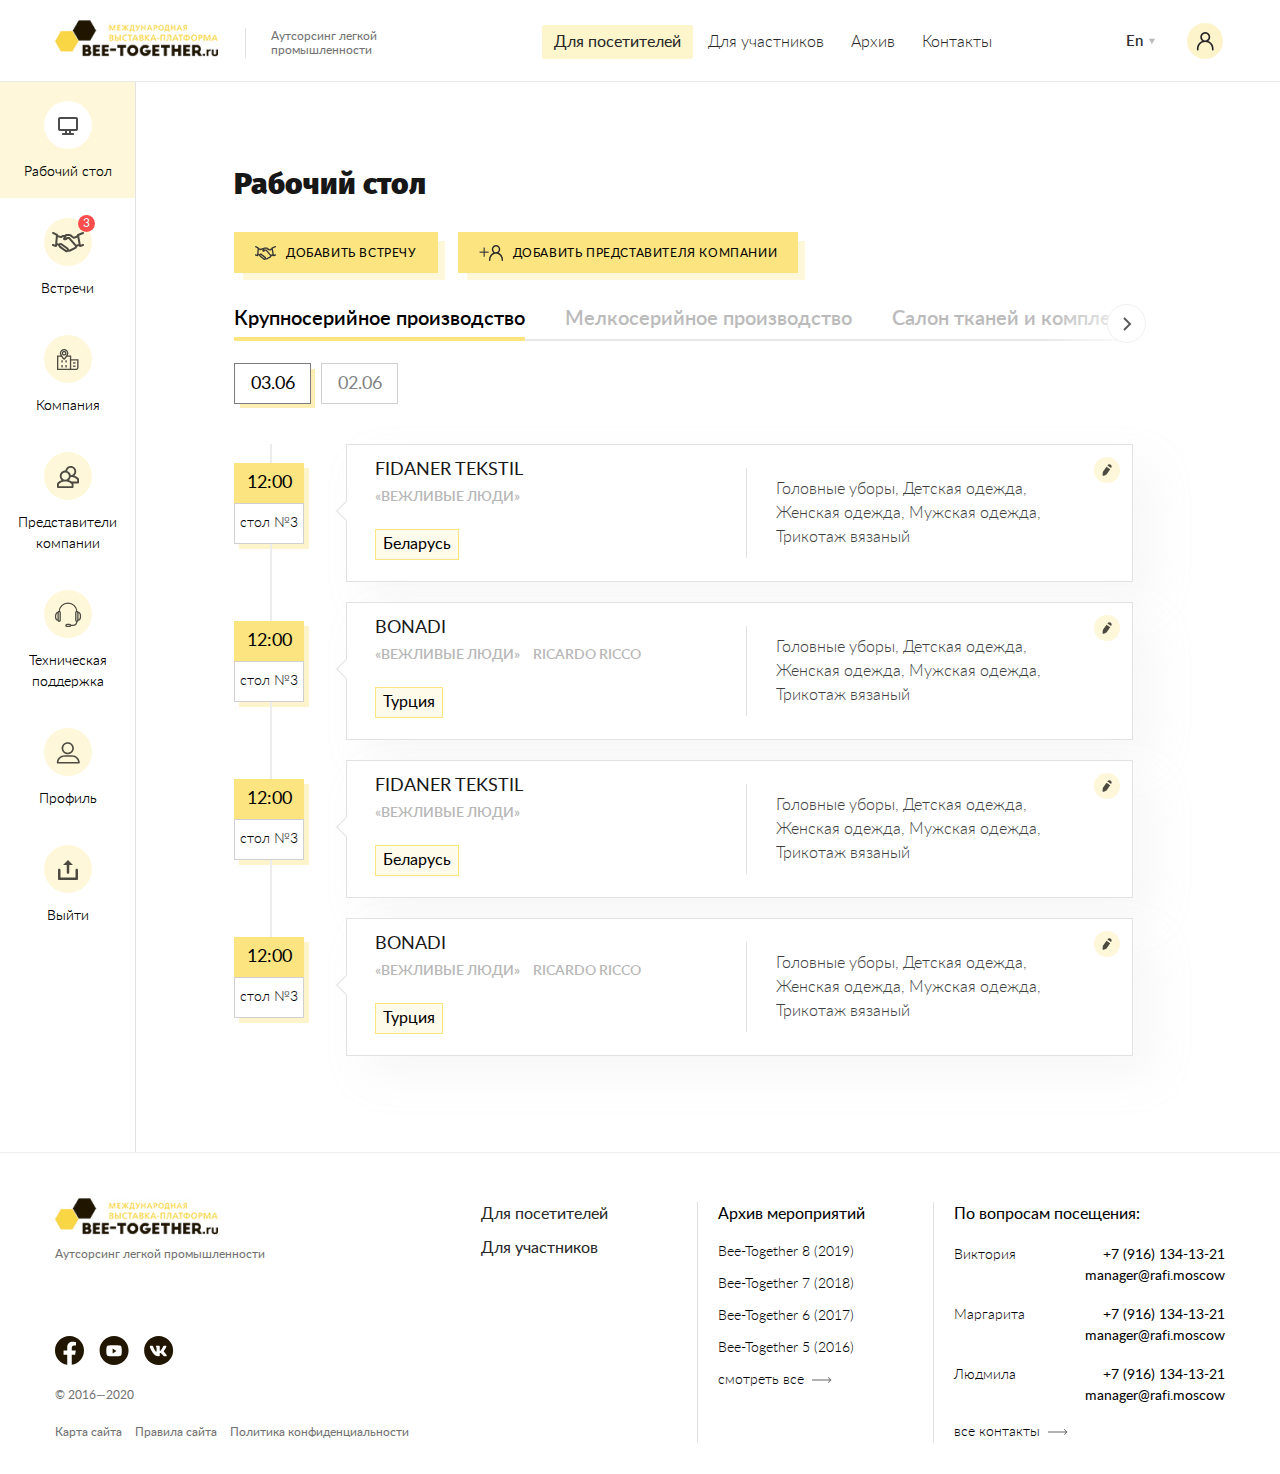
==== bt-lkp-01-dashboard.html @ f9f856ff "first html" ====
<!DOCTYPE html>
<html lang="ru">
    <head>
        <meta charset="utf-8" />
        <title>Bee-Together</title>

        <link rel="stylesheet" href="css/styles.css" />
        <link rel="stylesheet" href="js/slick/slick.css" />
        <link rel="stylesheet" href="js/select2/select2.css" />
        <link rel="stylesheet" href="js/mcustomscrollbar/jquery.mCustomScrollbar.css" />
        <link rel="stylesheet" href="js/air-datepicker/datepicker.css" />

        <link rel="icon" href="favicon.ico" type="image/x-icon" />
        <link rel="shortcut icon" href="favicon.ico" type="image/x-icon" />

        <meta name="viewport" content="width=device-width" />
    </head>

    <body>

        <!-- wrapper -->
        <div class="wrapper">
            <div class="wrapper-inner">

                <header>
                    <div class="container">
                        <div class="logo"><a href="#"></a></div>

                        <div class="header-title">Аутсорсинг легкой промышленности</div>

                        <div class="header-menu">
                            <ul>
                                <li class="active"><a href="#">Для посетителей</a></li>
                                <li><a href="#">Для участников</a></li>
                                <li><a href="#">Архив</a></li>
                                <li><a href="#">Контакты</a></li>
                            </ul>
                        </div>

                        <div class="header-user">
                            <a href="#" class="header-user-link"></a>
                        </div>

                        <div class="header-lang">
                            <a href="#" class="header-lang-link">En</a>
                            <ul>
                                <li class="active"><a href="#">En</a></li>
                                <li><a href="#">Ru</a></li>
                                <li><a href="#">Fr</a></li>
                            </ul>
                        </div>
                    </div>
                </header>

                <!-- cabinet -->
                <div class="cabinet">

                    <!-- side -->
                    <div class="side">
                        <div class="side-menu">
                            <ul>
                                <li class="active"><a href="#"><div class="side-menu-icon"><img src="images/side-menu-1.svg" alt="" /></div>Рабочий стол</a></li>
                                <li><a href="#"><div class="side-menu-icon"><img src="images/side-menu-2.svg" alt="" /><span>3</span></div>Встречи</a></li>
                                <li><a href="#"><div class="side-menu-icon"><img src="images/side-menu-3.svg" alt="" /></div>Компания</a></li>
                                <li><a href="#"><div class="side-menu-icon"><img src="images/side-menu-4.svg" alt="" /></div>Представители компании</a></li>
                                <li><a href="#"><div class="side-menu-icon"><img src="images/side-menu-5.svg" alt="" /></div>Техническая поддержка</a></li>
                                <li><a href="#"><div class="side-menu-icon"><img src="images/side-menu-6.svg" alt="" /></div>Профиль</a></li>
                                <li><a href="#"><div class="side-menu-icon"><img src="images/side-menu-7.svg" alt="" /></div>Выйти</a></li>
                            </ul>
                        </div>
                    </div>
                    <!-- side END -->

                    <!-- cabinet container -->
                    <div class="cabinet-container">
                        <div class="cabinet-container-inner">

                            <h1>Рабочий стол</h1>

                            <div class="main-links">
                                <div class="main-links-item"><a href="#" class="btn btn-mini"><img src="images/main-link-1.svg" alt="" />Добавить встречу</a></div>
                                <div class="main-links-item"><a href="#" class="btn btn-mini"><img src="images/main-link-2.svg" alt="" />Добавить Представителя компании</a></div>
                            </div>

                            <!-- tabs -->
                            <div class="tabs">

                                <div class="tabs-menu"></div>

                                <!-- tabs container -->
                                <div class="tabs-container">

                                    <!-- tabs content -->
                                    <div class="tabs-content">
                                        <div class="tabs-content-title">Крупносерийное производство</div>
                                        <div class="tabs-content-inner">

                                            <!-- dashboard zone -->
                                            <div class="dashboard-zone">
                                                <div class="dashboard-zone-dates">
                                                    <div class="dashboard-zone-dates-item active"><a href="#">03.06</a></div>
                                                    <div class="dashboard-zone-dates-item"><a href="#">02.06</a></div>
                                                </div>

                                                <!-- dashboard zone container -->
                                                <div class="dashboard-zone-container">

                                                    <!-- dashboard zone content -->
                                                    <div class="dashboard-zone-content active">

                                                        <div class="dashboard-zone-list">

                                                            <div class="dashboard-zone-item">
                                                                <div class="dashboard-zone-item-where">
                                                                    <div class="dashboard-zone-item-where-time">12:00</div>
                                                                    <div class="dashboard-zone-item-where-place">стол №3</div>
                                                                </div>
                                                                <div class="dashboard-zone-item-content">
                                                                    <a href="#" class="dashboard-zone-item-container">
                                                                        <div class="dashboard-zone-item-info">
                                                                            <div class="dashboard-zone-item-title">FIDANER TEKSTIL</div>
                                                                            <div class="dashboard-zone-item-brands">
                                                                                <span>«Вежливые люди»</span>
                                                                            </div>
                                                                            <div class="dashboard-zone-item-country"><span>Беларусь</span></div>
                                                                        </div>
                                                                        <div class="dashboard-zone-item-sections">Головные уборы, Детская одежда, Женская одежда, Мужская одежда, Трикотаж вязаный</div>
                                                                    </a>
                                                                    <a href="#" class="dashboard-zone-item-edit"></a>
                                                                </div>
                                                            </div>

                                                            <div class="dashboard-zone-item">
                                                                <div class="dashboard-zone-item-where">
                                                                    <div class="dashboard-zone-item-where-time">12:00</div>
                                                                    <div class="dashboard-zone-item-where-place">стол №3</div>
                                                                </div>
                                                                <div class="dashboard-zone-item-content">
                                                                    <a href="#" class="dashboard-zone-item-container">
                                                                        <div class="dashboard-zone-item-info">
                                                                            <div class="dashboard-zone-item-title">BONADI</div>
                                                                            <div class="dashboard-zone-item-brands">
                                                                                <span>«Вежливые люди»</span>
                                                                                <span>RICARDO RICCO</span>
                                                                            </div>
                                                                            <div class="dashboard-zone-item-country"><span>Турция</span></div>
                                                                        </div>
                                                                        <div class="dashboard-zone-item-sections">Головные уборы, Детская одежда, Женская одежда, Мужская одежда, Трикотаж вязаный</div>
                                                                    </a>
                                                                    <a href="#" class="dashboard-zone-item-edit"></a>
                                                                </div>
                                                            </div>

                                                            <div class="dashboard-zone-item">
                                                                <div class="dashboard-zone-item-where">
                                                                    <div class="dashboard-zone-item-where-time">12:00</div>
                                                                    <div class="dashboard-zone-item-where-place">стол №3</div>
                                                                </div>
                                                                <div class="dashboard-zone-item-content">
                                                                    <a href="#" class="dashboard-zone-item-container">
                                                                        <div class="dashboard-zone-item-info">
                                                                            <div class="dashboard-zone-item-title">FIDANER TEKSTIL</div>
                                                                            <div class="dashboard-zone-item-brands">
                                                                                <span>«Вежливые люди»</span>
                                                                            </div>
                                                                            <div class="dashboard-zone-item-country"><span>Беларусь</span></div>
                                                                        </div>
                                                                        <div class="dashboard-zone-item-sections">Головные уборы, Детская одежда, Женская одежда, Мужская одежда, Трикотаж вязаный</div>
                                                                    </a>
                                                                    <a href="#" class="dashboard-zone-item-edit"></a>
                                                                </div>
                                                            </div>

                                                            <div class="dashboard-zone-item">
                                                                <div class="dashboard-zone-item-where">
                                                                    <div class="dashboard-zone-item-where-time">12:00</div>
                                                                    <div class="dashboard-zone-item-where-place">стол №3</div>
                                                                </div>
                                                                <div class="dashboard-zone-item-content">
                                                                    <a href="#" class="dashboard-zone-item-container">
                                                                        <div class="dashboard-zone-item-info">
                                                                            <div class="dashboard-zone-item-title">BONADI</div>
                                                                            <div class="dashboard-zone-item-brands">
                                                                                <span>«Вежливые люди»</span>
                                                                                <span>RICARDO RICCO</span>
                                                                            </div>
                                                                            <div class="dashboard-zone-item-country"><span>Турция</span></div>
                                                                        </div>
                                                                        <div class="dashboard-zone-item-sections">Головные уборы, Детская одежда, Женская одежда, Мужская одежда, Трикотаж вязаный</div>
                                                                    </a>
                                                                    <a href="#" class="dashboard-zone-item-edit"></a>
                                                                </div>
                                                            </div>

                                                        </div>

                                                    </div>
                                                    <!-- dashboard zone content END -->

                                                    <!-- dashboard zone content -->
                                                    <div class="dashboard-zone-content">

                                                        <div class="dashboard-zone-list">

                                                            <div class="dashboard-zone-item">
                                                                <div class="dashboard-zone-item-where">
                                                                    <div class="dashboard-zone-item-where-time">12:00</div>
                                                                    <div class="dashboard-zone-item-where-place">стол №3</div>
                                                                </div>
                                                                <div class="dashboard-zone-item-content">
                                                                    <a href="#" class="dashboard-zone-item-container">
                                                                        <div class="dashboard-zone-item-info">
                                                                            <div class="dashboard-zone-item-title">BONADI</div>
                                                                            <div class="dashboard-zone-item-brands">
                                                                                <span>«Вежливые люди»</span>
                                                                                <span>RICARDO RICCO</span>
                                                                            </div>
                                                                            <div class="dashboard-zone-item-country"><span>Турция</span></div>
                                                                        </div>
                                                                        <div class="dashboard-zone-item-sections">Головные уборы, Детская одежда, Женская одежда, Мужская одежда, Трикотаж вязаный</div>
                                                                    </a>
                                                                    <a href="#" class="dashboard-zone-item-edit"></a>
                                                                </div>
                                                            </div>

                                                        </div>

                                                    </div>
                                                    <!-- dashboard zone content END -->

                                                </div>
                                                <!-- dashboard zone container END -->

                                            </div>
                                            <!-- dashboard zone END -->

                                        </div>
                                    </div>
                                    <!-- tabs content END -->

                                    <!-- tabs content -->
                                    <div class="tabs-content">
                                        <div class="tabs-content-title">Мелкосерийное производство</div>
                                        <div class="tabs-content-inner">

                                            <div class="dashboard-zone-empty">
                                                <div class="dashboard-zone-empty-icon"><img src="images/dashboard-zone-empty.svg" alt="" /></div>
                                                <div class="dashboard-zone-empty-text">Вы не зарегистрированы на посещение данной зоны</div>
                                                <div class="dashboard-zone-empty-btn"><a href="#" class="btn">Подать заявку на участие</a></div>
                                            </div>

                                        </div>
                                    </div>
                                    <!-- tabs content END -->

                                    <!-- tabs content -->
                                    <div class="tabs-content">
                                        <div class="tabs-content-title">Салон тканей и комплектующих</div>
                                        <div class="tabs-content-inner">

                                            <div class="dashboard-zone-loading">
                                                <div class="dashboard-zone-loading-icon"><img src="images/dashboard-zone-loading.svg" alt="" /></div>
                                                <div class="dashboard-zone-loading-text">Ваша заявка находится на модерации.<br /> После нее Вы получите доступ к разделу</div>
                                            </div>

                                        </div>
                                    </div>
                                    <!-- tabs content END -->

                                    <!-- tabs content -->
                                    <div class="tabs-content">
                                        <div class="tabs-content-title">Деловая программа</div>
                                        <div class="tabs-content-inner">

                                            <div class="dashboard-zone-success">
                                                <div class="dashboard-zone-success-icon"><img src="images/dashboard-zone-success.svg" alt="" /></div>
                                                <div class="dashboard-zone-success-text">Вы записаны для участия в данной зоне.</div>
                                            </div>

                                        </div>
                                    </div>
                                    <!-- tabs content END -->

                                </div>
                                <!-- tabs container END -->
                            </div>
                            <!-- tabs END -->

                        </div>
                    </div>
                    <!-- cabinet container END -->

                </div>
                <!-- cabinet END -->

            </div>
        </div>
        <!-- wrapper END -->

        <footer>
            <div class="container">
                <div class="footer-right">
                    <div class="footer-block">
                        <div class="footer-block-link"><a href="#">Для посетителей</a></div>
                        <div class="footer-block-link"><a href="#">Для участников</a></div>
                    </div>

                    <div class="footer-block">
                        <div class="footer-block-title">Архив мероприятий</div>
                        <div class="footer-block-content">
                            <div class="footer-archive">
                                <div class="footer-archive-item"><a href="#">Bee-Together 8 (2019)</a></div>
                                <div class="footer-archive-item"><a href="#">Bee-Together 7 (2018)</a></div>
                                <div class="footer-archive-item"><a href="#">Bee-Together 6 (2017)</a></div>
                                <div class="footer-archive-item"><a href="#">Bee-Together 5 (2016)</a></div>
                                <div class="footer-archive-all"><a href="#">смотреть все</a></div>
                            </div>
                        </div>
                    </div>

                    <div class="footer-block footer-block-contacts">
                        <div class="footer-block-title">По вопросам посещения:</div>
                        <div class="footer-contacts">
                            <div class="footer-contacts-item">
                                <div class="footer-contacts-item-name">Виктория</div>
                                <div class="footer-contacts-item-info">
                                    <div class="footer-contacts-item-info-phone"><a href="tel:+79161341321">+7 (916) 134-13-21</a></div>
                                    <div class="footer-contacts-item-info-email"><a href="mailto:manager@rafi.moscow">manager@rafi.moscow</a></div>
                                </div>
                            </div>
                            <div class="footer-contacts-item">
                                <div class="footer-contacts-item-name">Маргарита</div>
                                <div class="footer-contacts-item-info">
                                    <div class="footer-contacts-item-info-phone"><a href="tel:+79161341321">+7 (916) 134-13-21</a></div>
                                    <div class="footer-contacts-item-info-email"><a href="mailto:manager@rafi.moscow">manager@rafi.moscow</a></div>
                                </div>
                            </div>
                            <div class="footer-contacts-item">
                                <div class="footer-contacts-item-name">Людмила</div>
                                <div class="footer-contacts-item-info">
                                    <div class="footer-contacts-item-info-phone"><a href="tel:+79161341321">+7 (916) 134-13-21</a></div>
                                    <div class="footer-contacts-item-info-email"><a href="mailto:manager@rafi.moscow">manager@rafi.moscow</a></div>
                                </div>
                            </div>
                            <div class="footer-contacts-all"><a href="#">все контакты</a></div>
                        </div>
                    </div>
                </div>

                <div class="footer-left">
                    <div class="footer-logo"></div>
                    <div class="footer-title">Аутсорсинг легкой промышленности</div>

                    <div class="footer-social">
                        <a href="#"><img src="images/social-fb.svg" alt="" /></a>
                        <a href="#"><img src="images/social-yt.svg" alt="" /></a>
                        <a href="#"><img src="images/social-vk.svg" alt="" /></a>
                    </div>

                    <div class="footer-bottom">
                        <div class="footer-copyrights">© 2016—2020</div>

                        <div class="footer-links">
                            <div class="footer-link"><a href="#">Карта сайта</a></div>
                            <div class="footer-link"><a href="#">Правила сайта</a></div>
                            <div class="footer-link"><a href="#">Политика конфиденциальности</a></div>
                        </div>
                    </div>
                </div>
            </div>
        </footer>

        <a href="#" class="up-link"></a>

        <script>
            var pathTemplate = './';
        </script>
        <script src="js/fonts.js"></script>

        <script src="js/jquery-3.4.1.min.js"></script>
        <script src="js/slick/slick.min.js"></script>
        <script src="js/jquery.mask.min.js"></script>
        <script src="js/validation/jquery.validate.min.js"></script>
        <script src="js/validation/messages_ru.js"></script>
        <script src="js/select2/select2.min.js"></script>
        <script src="js/select2/ru.js"></script>
        <script src="js/mcustomscrollbar/jquery.mCustomScrollbar.concat.min.js"></script>
        <script src="js/air-datepicker/datepicker.min.js"></script>
        <script src="js/tools.js"></script>

    </body>
</html>
---- css/styles.css ----
*,
*::before,
*::after {outline:none; box-sizing:border-box}

html {min-width:480px; height:100%}

body {min-width:480px; height:100%; margin:0; padding:0; font:16px/24px Arial, sans-serif; color:#000; background:#fff; -webkit-text-size-adjust:100%; -webkit-font-smoothing:antialiased; -moz-osx-font-smoothing:grayscale}
.fonts-loaded body {font-family:Lato, sans-serif; font-weight:300}

a {color:#000; transition:all 0.2s}
a:hover {text-decoration:none}

img {border:none; max-width:100%; height:auto}
iframe {border:none; max-width:100%}

::-ms-clear {display:none}

strong, b {font-weight:normal}

h1 {margin:81px 0 18px 0; padding:0; font-size:30px; line-height:45px; color:#171717}
.fonts-loaded h1 {font-family:FiraSans, sans-serif; font-weight:900}
h2 {margin:44px 0 10px 0; padding:0; font-size:24px; line-height:36px; color:#171717}
.fonts-loaded h2 {font-family:FiraSans, sans-serif; font-weight:800}
h3 {margin:34px 0 14px 0; padding:0; font-size:20px; line-height:30px; color:#171717}
.fonts-loaded h3 {font-family:FiraSans, sans-serif; font-weight:normal}
p {margin:24px 0; padding:0}
h1+p {margin-top:18px}
h2+p {margin-top:10px}
h3+p {margin-top:14px}
ul {margin:34px 0 38px 0; padding:0; list-style:none}
ul li {margin:14px 0; padding:0 0 0 22px; position:relative}
ul li::before {content:""; display:block; position:absolute; left:0; top:12px; width:12px; height:1px; background:#4a4a4a}
li ul {margin:18px 0 24px 0}
ol {margin:34px 0 38px 0; padding:0; list-style:none; counter-reset:point}
ol li {margin:14px 0; padding:0 0 0 18px; position:relative}
ol li::before {content:counter(point)'.'; counter-increment:point 1; font-weight:normal; position:absolute; left:0; top:0; font-size:14px}
li ol {margin:18px 0 24px 0; counter-reset:subpoint}
li ol li {padding:0 0 0 28px}
ol ol li::before {content:counter(point)'.'counter(subpoint); counter-increment:subpoint 1}
blockquote {margin:34px 0 33px 0; padding:0 0 0 80px; position:relative; font-weight:300; font-size:18px; line-height:27px; font-style:italic; color:#000; min-height:54px}
blockquote::before {content:""; display:block; width:58px; height:49px; position:absolute; left:0; top:4px; background:url(../images/blockquote.svg) no-repeat}

.wrapper table {width:100%; margin:34px 0 40px 0; border-collapse:collapse}
.wrapper th {vertical-align:middle; padding:0 0 19px 30px; font-weight:normal; font-size:16px; line-height:24px; letter-spacing:0.05em; text-transform:uppercase; color:#000}
.wrapper td {vertical-align:middle; padding:20px 0 24px 30px; text-align:left}
.wrapper tbody tr:first-child td {border-top:2px solid #c8c8c8}
.wrapper tbody tr:nth-child(even) td {background:rgba(165, 165, 165, 0.1)}

.wrapper form {margin:30px 0 40px 0; padding:0}

.message {margin:30px 0; padding:30px 40px 30px 92px}
.message::after {content:""; display:block; clear:both}
.message+.message {margin-top:-10px}
.message-title {font-weight:normal; font-size:18px; line-height:27px; position:relative; float:left; width:140px; margin:9px 0 0 0}
.message-title::before {content:""; display:block; position:absolute; left:-53px; top:-6px; width:37px; height:37px}
.message-text {margin:0 0 0 171px; color:#222; position:relative; min-height:48px}
.message-text::before {content:""; display:block; position:absolute; left:-31px; top:0; bottom:0; width:1px}
.message-text p {margin:0}
.message-text p+p {margin-top:10px}

.message-success {background:rgba(137, 228, 129, 0.15); border:1px solid rgba(137, 228, 129, 0.67)}
.message-success .message-title {color:#53804f}
.message-success .message-title::before {background:url(../images/message-success.svg) no-repeat center}
.message-success .message-text::before {background:#51cc47}
.message-error {background:#fef6f6; border:1px solid rgba(236, 29, 34, 0.23)}
.message-error .message-title::before {background:url(../images/message-error.svg) no-repeat center}
.message-error .message-title {color:#ec1d22}
.message-error .message-text::before {background:rgba(236, 29, 34, 0.47)}

.btn {display:inline-block; margin:0; padding:0 75px 0 61px; overflow:visible; outline:none; vertical-align:top; height:63px; text-decoration:none; background:#fce480; color:#000; border:1px solid #fce480; border-radius:0; font:14px/63px Arial, Helvetica, sans-serif; letter-spacing:0.05em; text-transform:uppercase; text-align:center; position:relative; -webkit-appearance:none; cursor:pointer; transition:all 0.2s; box-sizing:border-box}
.btn::before {content:""; display:block; position:absolute; right:-11px; bottom:-11px; width:100%; height:100%; border-right:10px solid #fef7d9; border-bottom:10px solid #fef7d9; pointer-events:none; transition:all 0.2s; z-index:-1}
.btn::after {content:""; display:block; position:absolute; right:37px; top:50%; margin-top:-5px; width:26px; height:10px; background:url(../images/btn.svg) no-repeat right center; transition:all 0.2s}
.fonts-loaded .btn {font-family:Lato, sans-serif}
.btn:hover {color:#000; background:#ffdd50; border-color:#ffdd50}
.btn:hover::before {right:0; bottom:0}
.btn:hover::after {width:42px; right:21px}
.btn:active {color:#000; background:#ffeea7; border-color:#ffeea7}
.btn:active::before {right:0; bottom:0}
.btn:active::after {width:42px; right:21px}

.btn-mini {padding:0 43px; height:41px; font-size:12px; line-height:41px}
.btn-mini::before {right:-8px; bottom:-8px; border-right-width:7px; border-bottom-width:7px}
.btn-mini::after {display:none}

.form-label {margin:30px 0 00px 0; font-weight:normal; font-size:20px; line-height:30px}

.form-input {position:relative; margin:20px 0}
.form-input span {position:absolute; left:19px; top:17px; font-size:16px; line-height:24px; font-weight:normal; color:#808080; transition:all 0.2s; z-index:1; pointer-events:none}
.form-input span em {color:#f00; font-style:normal}
.form-input.focus span,
.form-input.full span {font-size:13px; line-height:19px; top:9px}
.form-input input,
.form-input textarea {position:relative; border:1px solid #d9d9d9; font:16px/24px Arial, sans-serif; color:#000; vertical-align:top; margin:0; padding:24px 19px 10px 19px; width:100%; height:60px; box-sizing:border-box; outline:none; border-radius:1px; background:#fff; -webkit-appearance:none; transition:border-color 0.2s}
.fonts-loaded .form-input input,
.fonts-loaded .form-input textarea {font-family:Lato, sans-serif}
.form-input textarea {height:242px; resize:none; overflow:auto; padding-top:31px; padding-bottom:22px; font-weight:300}
.form-input input.error,
.form-input textarea.error {border-color:#df0e0e}
label.error {display:block; font-size:13px; line-height:19px; color:#df0e0e; margin:8px 0 0 0; font-weight:normal}

.form-input-date {max-width:234px}
.form-input-date::after {content:""; display:block; width:19px; height:17px; background:url(../images/input-date.svg) no-repeat; position:absolute; right:16px; top:22px; pointer-events:none}

.form-input-password input {padding-right:162px}
.form-input-password a {position:absolute; right:20px; top:17px; font-weight:normal; color:#797979; text-decoration:none}
.form-input-password a:hover {text-decoration:underline}

@-webkit-keyframes autofill {to {color:#000; background:#fff}}
.form-input input:-webkit-autofill {-webkit-animation-name:autofill; -webkit-animation-fill-mode:both}

.form-select {position:relative; margin:20px 0}
.form-select select {position:relative; border:1px solid #d9d9d9; font:16px/24px Arial, sans-serif; color:#000; vertical-align:top; margin:0; padding:24px 19px 10px 19px; width:100%; height:60px; box-sizing:border-box; outline:none; border-radius:1px; background:#fff; -webkit-appearance:none; transition:border-color 0.2s}
.form-select label.error {position:absolute; left:0; bottom:0; white-space:nowrap}

.form-file {margin:20px 0}
.form-file::after {content:""; display:block; clear:both}
.form-file-input {float:left; width:234px; position:relative; overflow:hidden; cursor:pointer}
.form-file-input span {display:block; height:40px; font-size:12px; line-height:38px; background:#f3f3f3; border:1px solid #f3f3f3; padding:0 0 0 12px; font-weight:normal; transition:all 0.2s; color:#424242; text-transform:uppercase; letter-spacing:0.05em}
.form-file-input span::before {content:""; display:block; position:absolute; right:13px; top:12px; width:15px; height:16px; background:url(../images/file.svg) no-repeat}
.form-file-input input {height:200px; z-index:1; position:absolute; top:0; right:0; opacity:0; cursor:pointer; font-size:200px; background:url(../images/blank.gif); -webkit-appearance:none}
.form-file-input input.error+span {margin-bottom:22px}
.form-file-input input.error+label.error+span {margin-bottom:22px}
.form-file-input label.error {display:block; position:absolute; left:0; bottom:0; font-size:12px; line-height:18px; font-weight:normal; color:#f00}
.form-file-name {margin:0 0 0 254px; line-height:40px; color:#181818; white-space:nowrap; position:relative; overflow:hidden; text-overflow:ellipsis}

.form-checkbox {margin:10px 0; color:#222; font-weight:normal}
.form-checkbox+.form-checkbox {margin-top:20px}
.form-checkbox::after {content:""; display:block; clear:both}
.form-checkbox label {float:left; display:block; cursor:pointer; position:relative}
.form-checkbox input {display:none}
.form-checkbox span {display:block; position:relative; padding:0 0 0 36px}
.form-checkbox span::before {content:""; display:block; width:20px; height:20px; border:1px solid #c2c2c2; position:absolute; left:0; top:2px; background:url(../images/checkbox.svg) no-repeat -999px -999px}
.form-checkbox input.error+span,
.form-checkbox input.error+label.error+span {padding-bottom:23px}
.form-checkbox input.error+span::before,
.form-checkbox input.error+label.error+span::before {border-color:#df0e0e}
.form-checkbox input:checked+span::before,
.form-checkbox input:checked+label.error+span::before {background-position:center}
.form-checkbox label.error {position:absolute; left:0; bottom:0; white-space:nowrap}

.form-radio {margin:10px 0; color:#222; font-weight:normal}
.form-radio+.form-radio {margin-top:20px}
.form-radio::after {content:""; display:block; clear:both}
.form-radio label {float:left; display:block; cursor:pointer; position:relative}
.form-radio input {display:none}
.form-radio span {display:block; position:relative; padding:0 0 0 36px}
.form-radio span::before {content:""; display:block; width:20px; height:20px; border:1px solid #c2c2c2; border-radius:50%; position:absolute; left:0; top:2px}
.form-radio span::after {content:""; display:block; width:8px; height:8px; position:absolute; left:6px; top:8px; border-radius:50%; background:#000; opacity:0}
.form-radio input.error+span,
.form-radio input.error+label.error+span {padding-bottom:23px}
.form-radio input.error+span::before,
.form-radio input.error+label.error+span::before {border-color:#df0e0e}
.form-radio input:checked+span::after,
.form-radio input:checked+label.error+span::after {opacity:1}
.form-radio label.error {position:absolute; left:0; bottom:0; white-space:nowrap}

.form-policy {margin:20px 0; font-size:14px; line-height:21px; color:#838383}
.form-policy a {color:#838383}
.form-policy span {padding-left:26px}
.form-policy span::before {top:2px; width:16px; height:16px}

.form-submit {margin:40px 0 0 0; text-align:right}
.form-submit-profile {text-align:left}

.form-hint {margin:7px 0 0 0; font-size:12px; line-height:18px; font-weight:normal; color:#575757}

h1+.tabs {margin-top:33px}

.tabs-menu {height:39px; font-size:0; line-height:0; letter-spacing:-1px; white-space:nowrap; position:relative; overflow:auto}
.tabs-menu::before {content:""; display:block; position:absolute; left:0; top:35px; right:0; height:2px; background:#e9e9e9}
.tabs-menu-item {display:inline-block; vertical-align:top; margin:0 0 0 40px; padding:0; position:relative}
.tabs-menu-item:first-child {margin:0}
.tabs-menu-item a {text-decoration:none; display:block; padding:0 0 9px 0; position:relative; font-size:20px; line-height:30px; letter-spacing:0; font-weight:600; color:#bbb}
.tabs-menu-item a::after {content:""; display:block; position:absolute; left:0; right:0; height:4px; bottom:2px; background:#fce480; transition:all 0.2s; transform:scale(0, 1); transform-origin:left center}
.tabs-menu-item a:hover {color:#000}
.tabs-menu-item.active a {color:#000}
.tabs-menu-item.active a::after {transform:scale(1, 1)}

.tabs-menu .mCSB_scrollTools.mCSB_scrollTools_horizontal {bottom:0; height:0; opacity:1}
.tabs-menu .mCSB_scrollTools.mCSB_scrollTools_horizontal .mCSB_buttonLeft,
.tabs-menu .mCSB_scrollTools.mCSB_scrollTools_horizontal .mCSB_buttonRight {width:97px; height:39px; background:url(../images/tabs-menu-arrow-bg.png); top:auto; bottom:0; opacity:1; overflow:visible}
.tabs-menu .mCSB_scrollTools.mCSB_scrollTools_horizontal .mCSB_buttonLeft::before,
.tabs-menu .mCSB_scrollTools.mCSB_scrollTools_horizontal .mCSB_buttonRight::before {content:""; display:block; width:39px; height:39px; position:absolute; top:0; right:0; background:#fff; border:1px solid #f0f0f0; border-radius:50%}
.tabs-menu .mCSB_scrollTools.mCSB_scrollTools_horizontal .mCSB_buttonLeft::after,
.tabs-menu .mCSB_scrollTools.mCSB_scrollTools_horizontal .mCSB_buttonRight::after {content:""; display:block; width:9px; height:14px; position:absolute; top:12.5px; right:14px; background:url(../images/tabs-menu-arrow.svg) no-repeat}
.tabs-menu .mCSB_scrollTools.mCSB_scrollTools_horizontal .mCSB_buttonLeft {transform:scale(-1, 1)}
.tabs-menu .mCSB_scrollTools.mCSB_scrollTools_horizontal .mCSB_buttonLeft.disabled,
.tabs-menu .mCSB_scrollTools.mCSB_scrollTools_horizontal .mCSB_buttonRight.disabled {display:none !important}

.tabs-container {position:relative}
.tabs-content {position:absolute; left:-9999px; top:-9999px; width:100%; opacity:0; transition:opacity 0.75s ease, transform 0.75s ease; transform:translateY(20px)}
.tabs-content.active {position:relative; left:auto; top:auto; opacity:1; transform:translateY(0)}
.tabs-content-title {display:none}

.pager {margin:35px 0 0 0; font-size:0; line-height:0; letter-spacing:-1px; text-align:center}
.pager a,
.pager span {display:inline-block; vertical-align:top; width:40px; height:40px; font-weight:normal; font-size:16px; line-height:40px; color:#373737; text-decoration:none; text-align:center; position:relative}
.pager a.pager-prev {margin:0 10px 0 0; background:url(../images/pager-prev.svg) no-repeat center}
.pager a.pager-next {margin:0 0 0 10px; background:url(../images/pager-next.svg) no-repeat center}
.pager a::before {content:""; display:block; position:absolute; left:50%; top:50%; width:54px; height:56px; margin:-29px 0 0 -27px; background:url(../images/pager-hover.svg) no-repeat; opacity:0; z-index:-1; transition:all 0.2s; pointer-events:none}
.pager a:hover::before {opacity:1}
.pager a.active::before {display:none}
.pager a.active {font-weight:bold}
.pager a::after {content:""; display:block; position:absolute; left:50%; top:50%; width:94px; height:96px; margin:-40px 0 0 -44px; background:url(../images/pager-active.svg) no-repeat; opacity:0; z-index:-1; transition:all 0.2s; pointer-events:none}
.pager a.active::after {opacity:1}

.container {max-width:1170px; margin:0 auto}
.container::after {content:""; display:block; clear:both}

@media screen and (max-width:1169px) {
    .container {padding:0 20px}
}

.wrapper {width:100%; min-width:480px; min-height:100%; position:relative; overflow:hidden}
.wrapper-inner {padding:82px 0 322px 0}

header {position:fixed; left:0; top:0; right:0; z-index:99; height:82px; background:#fff; border-bottom:1px solid #eaeaea; transition:all 0.5s}
.header-fixed header {box-shadow:0px 4px 10px rgba(187, 187, 187, 0.25); height:66px}
.header-fixed header.header-up {transform:translateY(-100%)}

.logo {float:left; width:163px; height:40px; background:url(../images/logo.png) no-repeat; margin:20px 0 0 0; position:relative; background-size:100%; transition:all 0.5s}
.header-fixed .logo {width:116px; height:28px; margin:18px 0 0 0}
.logo a {display:block; position:absolute; left:0; top:0; right:0; bottom:0}

.header-title {float:left; margin:29px 0 0 53px; position:relative; width:163px; font-size:12px; line-height:14px; font-weight:normal; color:#727272; transition:all 0.5s}
.header-title::before {content:""; display:block; position:absolute; left:-26px; top:-1px; width:1px; height:30px; background:#c4c4c4; opacity:0.5}
.header-fixed .header-title {margin:19px 0 0 51px}

.header-menu {float:left; margin:25px 0 0 108px; line-height:34px; transition:all 0.5s}
.header-fixed .header-menu {margin:16px 0 0 161px}
.header-menu ul {margin:0; padding:0; list-style:none; position:relative}
.header-menu ul li {float:left; margin:0 0 0 3px; padding:0}
.header-menu ul li:first-child {margin:0}
.header-menu ul li::before {display:none}
.header-menu ul li a {display:block; height:34px; padding:0 12px; color:#282828; text-decoration:none; border-radius:2px; position:relative}
.header-menu ul li.active a {background:#fdf6cd; font-weight:normal}
.header-menu ul li.header-menu-hover {position:absolute; z-index:-1; left:0; top:0; width:0; height:34px; background:rgba(227, 227, 227, 0.4); border-radius:2px; margin:0}

.header-user {float:right; position:relative; margin:21px 0 0 0; transition:all 0.5s}
.header-fixed .header-user {margin:13px 0 0 0}
.header-user-link {display:block; width:40px; height:40px; background:rgba(252, 228, 128, 0.4) url(../images/header-user-link.svg) no-repeat center; border:2px solid #fff; border-radius:50%}
.header-user-link:hover {background-color:#fef4cc; border-color:#fce480}

.header-lang {float:right; margin:25px 21px 0 0; width:47px; position:relative; transition:all 0.5s}
.header-fixed .header-lang {margin:16px 21px 0 0}
.header-lang-link {display:block; height:34px; border-radius:2px; text-align:center; font-weight:600; font-size:15px; line-height:34px; text-decoration:none; color:#2e2f31}
.header-lang.open .header-lang-link,
.header-lang-link:hover {background:#f4f4f4}
.header-lang-link::after {content:""; display:inline-block; margin:-2px 0 0 5px; vertical-align:middle; width:8px; height:7px; background:url(../images/header-lang.svg) no-repeat}
.header-lang ul {display:none; position:absolute; left:0; top:100%; right:0; background:#fff; z-index:99; border:1px solid #eaeaea; border-radius:0 0 2px 2px; margin:-1px 0 0 0; padding:0; list-style:none}
.header-lang.open ul {display:block}
.header-lang ul li {margin:0; padding:0; border-top:1px solid #eaeaea}
.header-lang ul li::before {display:none}
.header-lang ul li:first-child {border-top:none}
.header-lang ul li a {display:block; text-align:center; font-weight:normal; font-size:15px; line-height:32px; height:32px; color:#2e2f31; text-decoration:none}
.header-lang ul li:last-child a {border-radius:0 0 2px 2px}
.header-lang ul li a:hover {background:rgba(227, 227, 227, 0.4)}
.header-lang ul li.active a {background:#fef4cc; font-weight:600}

.contacts-list {margin:0 -10px; font-size:0; line-height:0; letter-spacing:-1px}
.contacts-item {display:inline-block; vertical-align:top; width:33.33%; padding:20px 10px 0 10px}
.contacts-item-inner {position:relative; text-decoration:none; border:1px solid #e2e2e2; background:#fff}
.contacts-item-inner::before {content:""; display:block; position:absolute; right:-11px; bottom:-11px; width:100%; height:100%; border-right:10px solid #fef7d9; border-bottom:10px solid #fef7d9; pointer-events:none; transition:all 0.2s; z-index:-1}
.contacts-item-content {display:table; width:100%}
.contacts-item-photo {display:table-cell; vertical-align:middle; line-height:0; width:124px; padding:0 20px 0 30px; height:128px}
.contacts-item-photo img {display:block; width:100%; border-radius:50%}
.contacts-item-text {display:table-cell; vertical-align:middle; height:128px; padding:0 20px 0 0}
.contacts-item-text a {text-decoration:none}
.contacts-item-text a:hover {text-decoration:underline}
.contacts-item-name {font-size:22px; line-height:33px; font-weight:normal; color:#171717; letter-spacing:0}
.contacts-item-phone {margin:2px 0 0 0; font-size:16px; line-height:24px; letter-spacing:0}
.contacts-item-email {font-size:16px; line-height:24px; letter-spacing:0}

.cabinet {position:relatve; min-height:calc(100vh - 82px - 322px)}
.cabinet::before {content:""; display:block; position:absolute; left:135px; top:0; bottom:0; width:1px; background:#e3e3e3}
.cabinet::after {content:""; display:block; clear:both}

.side {float:left; width:135px}

.side-menu ul {margin:0; padding:0; list-style:none; font-size:14px; line-height:21px; text-align:center; text-shadow:0 0 0 rgba(0, 0, 0, 0.5)}
.side-menu ul li {margin:1px 0 0 0; padding:0; position:relative}
.side-menu ul li:first-child {margin:0}
.side-menu ul li::before {display:none}
.side-menu ul li a {text-decoration:none; display:block; padding:19px 10px 15px 10px; position:relative}
.side-menu ul li.active a,
.side-menu ul li a:hover {background:#fef7d9}
.side-menu-icon {display:block; width:48px; height:48px; margin:0 auto 13px auto; background:#fef7d9; transition:all 0.2s; text-align:center; line-height:48px; position:relative; border-radius:50%}
.side-menu ul li.active .side-menu-icon,
.side-menu ul li a:hover .side-menu-icon {background:#fff}
.side-menu-icon img {display:inline-block; vertical-align:middle}
.side-menu-icon span {display:block; position:absolute; right:-3px; top:-3px; width:17px; height:17px; text-align:center; color:#fff; background:#fc4c4c; font-weight:500; font-size:12px; line-height:17px; border-radius:50%}

.cabinet-container {margin:0 134px 0 234px}
.cabinet-container-inner {float:left; width:100%; padding:0 0 96px 0}

.main-links {margin:24px 0 31px 0}
.main-links::after {content:""; display:block; clear:both}
.main-links-item {float:left; margin:0 0 0 20px}
.main-links-item:first-child {margin:0}
.main-links-item .btn {padding:0 20px}
.main-links-item .btn img {vertical-align:middle; margin:-2px 10px 0 0}

.dashboard-zone {margin:20px 0 0 0}
.dashboard-zone-dates::after {content:""; display:block; clear:both}
.dashboard-zone-dates-item {float:left; margin:0 0 0 10px}
.dashboard-zone-dates-item:first-child {margin:0}
.dashboard-zone-dates-item a {display:block; width:77px; height:41px; text-decoration:none; line-height:41px; font-weight:normal; font-size:18px; color:#838383; border:1px solid #d0d0d0; background:#fff; position:relative; text-align:center}
.dashboard-zone-dates-item.active a,
.dashboard-zone-dates-item a:hover {border-color:#7c7c7c; color:#000}
.dashboard-zone-dates-item a::before {content:""; display:block; position:absolute; right:0; bottom:0; width:100%; height:100%; background:#fce480; opacity:0.6; transition:all 0.2s; z-index:-1}
.dashboard-zone-dates-item.active a::before {right:-5px; bottom:-5px}

.dashboard-zone-meets-header {max-width:899px}
.dashboard-zone-meets-header::after {content:""; display:block; clear:both}
.dashboard-zone-meets-header .dashboard-zone-dates {float:left}

.dashboard-zone-meets-ctrl {float:right; width:694px}
.dashboard-zone-meets-add {float:left}
.dashboard-zone-meets-add .btn {padding:0 20px}
.dashboard-zone-meets-add .btn img {vertical-align:middle; margin:-2px 10px 0 0}
.dashboard-zone-meets-send {float:right}
.dashboard-zone-meets-send a {float:left; margin:0 0 0 10px}
.dashboard-zone-meets-send a:first-child {margin:0}
.dashboard-zone-meets-send a {display:block; height:41px; text-decoration:none; padding:0 18px 0 21px; line-height:41px; font-weight:normal; font-size:12px; color:#000; border:1px solid #d0d0d0; background:#fff; position:relative; text-align:center; text-transform:uppercase; letter-spacing:0.05em}
.dashboard-zone-meets-send a:hover {border-color:#7c7c7c; color:#000}
.dashboard-zone-meets-send a img {display:inline-block; vertical-align:middle; margin:-2px 10px 0 0}

.dashboard-zone-container {position:relative; margin:40px 0 0 0}
.dashboard-zone-content {position:absolute; left:-9999px; top:-9999px; width:100%; opacity:0; transition:opacity 0.75s ease, transform 0.75s ease; transform:translateY(20px)}
.dashboard-zone-content.active {position:relative; left:auto; top:auto; opacity:1; transform:translateY(0)}

.dashboard-zone-item {position:relative; margin:20px 0 0 0; padding:0 0 0 112px}
.dashboard-zone-item:first-child {margin:0}
.dashboard-zone-item::before {content:""; display:block; position:absolute; left:36px; top:-20px; bottom:0; width:2px; background:#ececec}
.dashboard-zone-item:first-child::before {top:0}
.dashboard-zone-item:last-child::before {bottom:auto; height:39px}
.dashboard-zone-item-where {position:absolute; left:0; top:19px; width:70px; text-align:center; background:#fff}
.dashboard-zone-item-where::before {content:""; display:block; position:absolute; right:-5px; bottom:-5px; width:100%; height:100%; border-bottom:5px solid #fce480; border-right:5px solid #fce480; opacity:0.4; z-index:-1}
.dashboard-zone-item-where-time {height:40px; background:#fce480; line-height:40px; font-size:18px; font-weight:normal}
.dashboard-zone-item-where-place {border:1px solid #d0d0d0; padding:9px 0; font-size:14px; line-height:21px; word-break:break-all}
.dashboard-zone-item-content {width:787px; background:#fff; box-shadow:20px 20px 40px rgba(191, 191, 191, 0.13); position:relative}
.dashboard-zone-item-content::before {content:""; display:block; position:absolute; left:400px; top:24px; bottom:24px; width:1px; background:#e2e2e2}
.dashboard-zone-item-container {display:block; text-decoration:none; padding:0 70px 0 28px; border:1px solid #e2e2e2; position:relative}
.dashboard-zone-item-container:hover {border-color:#7c7c7c}
.dashboard-zone-item-container::before {content:""; display:block; width:14px; height:14px; background:#fff; border-left:1px solid #e2e2e2; border-bottom:1px solid #e2e2e2; transform:rotate(45deg); position:absolute; left:-8px; top:59px; transition:all 0.2s}
.dashboard-zone-item-container:hover::before {border-color:#7c7c7c}
.dashboard-zone-item-container::after {content:""; display:block; clear:both}
.dashboard-zone-item-info {float:left; width:340px; padding:12px 0 19px 0}
.dashboard-zone-item-title {font-weight:normal; font-size:18px; line-height:27px; color:#171717; text-transform:uppercase}
.dashboard-zone-item-brands {margin:3px -10px 0 0; font-size:14px; line-height:21px; color:#b7b7b7; font-weight:600; text-transform:uppercase}
.dashboard-zone-item-brands span {margin:0 10px 0 0}
.dashboard-zone-item-country {margin:21px 0 0 0}
.dashboard-zone-item-country span {display:inline-block; vertical-align:top; border:1px solid #fce480; background:rgba(252, 228, 128, 0.16); padding:0 7px; line-height:29px; height:31px; font-weight:normal}
.dashboard-zone-item-sections {float:right; width:286px; padding:32px 0; color:#403f3f}
.dashboard-zone-item-edit {display:block; position:absolute; right:13px; top:13px; width:26px; height:26px; border-radius:50%; background:#fef7d9 url(../images/dashboard-zone-item-edit.svg) no-repeat center}
.dashboard-zone-item-edit:hover {background-color:#ffdd50}

.dashboard-zone-empty {border:1px solid #e2e2e2; margin:40px 0 0 0; padding:66px 0; text-align:center}
.dashboard-zone-empty-icon {width:82px; height:82px; margin:0 auto; text-align:center; line-height:82px; background:rgba(252, 228, 128, 0.3); border-radius:50%}
.dashboard-zone-empty-icon img {display:inline-block; vertical-align:middle; margin:-2px 0 0 0}
.dashboard-zone-empty-text {margin:26px 0 0 0; text-align:center; color:#171717; font-weight:normal; font-size:18px; line-height:27px}
.dashboard-zone-empty-btn {margin:13px 0 0 0; text-align:center}

.dashboard-zone-loading {border:1px solid #e2e2e2; margin:40px 0 0 0; padding:66px 0 85px 0; text-align:center}
.dashboard-zone-loading-icon {width:82px; height:82px; margin:0 auto; text-align:center; line-height:82px; background:rgba(252, 228, 128, 0.3); border-radius:50%}
.dashboard-zone-loading-icon img {display:inline-block; vertical-align:middle; margin:-2px 0 0 0}
.dashboard-zone-loading-text {margin:26px 0 0 0; text-align:center; color:#171717; font-weight:normal; font-size:18px; line-height:27px}

.dashboard-zone-success {border:1px solid #e2e2e2; margin:40px 0 0 0; padding:66px 0 99px 0; text-align:center}
.dashboard-zone-success-icon {width:82px; height:82px; margin:0 auto; text-align:center; line-height:82px; background:rgba(252, 228, 128, 0.3); border-radius:50%}
.dashboard-zone-success-icon img {display:inline-block; vertical-align:middle; margin:-2px 0 0 0}
.dashboard-zone-success-text {margin:26px 0 0 0; text-align:center; color:#171717; font-weight:normal; font-size:18px; line-height:27px}

.back-link {float:left; display:block; vertical-align:middle; margin:10px 0 0 -30px; font-size:0; line-height:0; letter-spacing:-1px}
.back-link svg {display:block}
.back-link path {stroke:#c9c9c9; transition:all 0.2s}
.back-link:hover path {stroke:#7c7c7c}

.meet-card-subtitle {margin:-10px 0 0 0; font-size:24px; line-height:36px; font-weight:normal; color:#9b9b9b; text-transform:uppercase}

.meet-card-btns {margin:30px 0 0 0}
h1+.meet-card-btns {margin-top:16px}
.meet-card-btns::after {content:""; display:block; clear:both}
.meet-card-btns a {float:left; margin:0 0 0 20px}
.meet-card-btns a:first-child {margin:0}
.meet-card-btns .btn {padding:0 20px}
.meet-card-btns a img {vertical-align:middle; margin:-2px 10px 0 0}
.meet-card-btns a.meet-card-btns-link {margin:0 0 0 25px}
.meet-card-btns-link {display:block; height:41px; text-decoration:none; padding:0 18px 0 21px; line-height:41px; font-weight:normal; font-size:12px; color:#000; border:1px solid #d0d0d0; background:#fff; position:relative; text-align:center; text-transform:uppercase; letter-spacing:0.05em}
.meet-card-btns-link:hover {border-color:#7c7c7c; color:#000}

.meet-card {position:relative; margin:71px 0 0 0}

.meet-card-info {font-weight:normal; font-size:18px; line-height:27px}
.meet-card-info::after {content:""; display:block; clear:both}
.meet-card-date {float:left; padding:0 0 0 32px; background:url(../images/meet-card-date.svg) no-repeat left 1px}
.meet-card-time {float:left; margin:0 0 0 40px; padding:0 0 0 32px; background:url(../images/meet-card-time.svg) no-repeat left 1px}
.meet-card-address {float:left; width:100%; margin:21px 0 0 0; padding:0 0 0 32px; background:url(../images/meet-card-address.svg) no-repeat left 1px}
.meet-card-table {float:left; width:100%; margin:21px 0 0 0; padding:0 0 0 32px; background:url(../images/meet-card-table.svg) no-repeat left 3px}
.meet-card-table span {font-weight:300}

.meet-card-participants-title {font-weight:normal; font-size:22px; line-height:33px; margin:53px 0 0 0}
.meet-card-participants {display:table; font-weight:normal}
.meet-card-participants-row {display:table-row}
.meet-card-participants-row-title {display:table-cell; vertical-align:top; padding:22px 28px 5px 0; white-space:nowrap; color:#717171}
.meet-card-participants-row-value {display:table-cell; vertical-align:top; padding:22px 0 5px 0; width:100%}
.meet-card-participants-row-value span {color:#e5d17c}
.meet-card-participants-row-value a {text-decoration:none; border-bottom:1px solid #fce480}
.meet-card-participants-row-value a:hover {border-bottom-color:transparent}

.meet-card-manager {position:absolute; left:502px; top:-35px}
.meet-card-manager .contacts-item {display:block; width:377px; margin:14px 0 0 0; padding:0}

.meet-card-company {margin:59px 0 0 0; border-top:1px solid #dbdbdb; padding:63px 0 0 0; position:relative}
.meet-card-company::before {content:""; display:block; position:absolute; left:498px; top:63px; bottom:0; width:1px; background:#dbdbdb}
.meet-card-company::after {content:""; display:block; clear:both}
.meet-card-company-info {float:left; width:457px}
.meet-card-company-info-title {font-weight:normal; font-size:22px; line-height:33px}
.meet-card-company-info-props {margin:25px 0 0 0; font-weight:normal; line-height:27px}
.meet-card-company-info-props-row {margin:25px 0 0 0}
.meet-card-company-info-props-row::after {content:""; display:block; clear:both}
.meet-card-company-info-props-title {float:left; width:123px; color:#717171}
.meet-card-company-info-props-value {margin:0 0 0 153px}
.meet-card-company-info-props-value span {color:#e5d17c}
.meet-card-company-info-props-value a {text-decoration:none; border-bottom:1px solid #fce480; white-space:nowrap}
.meet-card-company-info-props-value a:hover {border-bottom-color:transparent}

.meet-card-company-detail {margin:0 0 0 548px}
.meet-card-company-detail-btn {text-align:right}
.meet-card-company-detail-text {margin:39px 0 0 0}
.meet-card-company-detail-text > *:last-child {margin-bottom:0}

.hint {display:inline-block; vertical-align:middle; position:relative; margin:-2px 0 0 2px; cursor:default}
.hint:hover {z-index:99}
.hint-icon {width:20px; height:20px; border:1px solid #e2e2e2; text-align:center; font-size:14px; line-height:18px; font-weight:500; color:#000; border-radius:50%}
.hint-text {display:none; position:absolute; left:39px; top:50%; transform:translateY(-50%); background:#fff; border:1px solid #e2e2e2; box-shadow:3px 9px 20px rgba(0, 0, 0, 0.11); z-index:99; font-weight:normal; font-size:16px; line-height:21px; color:#353535; padding:12px 16px; width:246px}
.hint:hover .hint-text {display:block}
.hint-text::before {content:""; display:block; position:absolute; left:-39px; top:0; bottom:0; width:39px; background:url(../images/blank.gif)}
.hint-text::after {content:""; display:block; width:14px; height:14px; background:#fff; border-left:1px solid #e2e2e2; border-bottom:1px solid #e2e2e2; transform:rotate(45deg); position:absolute; left:-8px; top:50%; margin-top:-7px}

.cabinet-form {max-width:575px}
.support-form {max-width:774px}
.cabinet-form .message {margin-right:-170px}
.wrapper .support-form form {margin-top:-4px}

.card-details {margin:30px -12px 0 -12px}
.card-details-item {display:table; width:100%; border-spacing:12px 0; border-collapse:separate; margin:12px 0}
.card-details-item-title {display:table-cell; vertical-align:top; background:#f8f8f8; width:385px; padding:18px 19px; color:#808080; font-weight:normal}
.card-details-item-value {display:table-cell; vertical-align:top; background:#f8f8f8; padding:18px 24px; font-weight:normal}
.card-details-item-value > *:first-child {margin-top:0}
.card-details-item-value > *:last-child {margin-bottom:0}

.support-header {margin:23px 0 0 0}
.support-header::after {content:""; display:block; clear:both}
.support-header-btn {float:left; margin:0 0 0 27px}
.support-header-btn:first-child {margin:0}
.support-header-btn .btn {padding:0 20px}
.support-header-btn .btn img {vertical-align:middle; margin:-2px 10px 0 0}

.btn-archive {display:block; height:41px; text-decoration:none; padding:0 18px 0 21px; line-height:41px; font-weight:normal; font-size:12px; color:#000; border:1px solid #d0d0d0; background:#fff; position:relative; text-align:center; text-transform:uppercase; letter-spacing:0.05em}
.btn-archive:hover {border-color:#7c7c7c; color:#000}
.btn-archive img {display:inline-block; vertical-align:middle; margin:-2px 10px 0 0}

.support-search {float:right; margin:17px 0 0 0}
.support-search-inner {position:relative}
.support-search-link {display:block}
.support-search-link svg {display:block}
.support-search-link path {fill:#636363; opacity:0.8; transition:all 0.2s}
.support-search-link:hover path {fill:#7c7c7c; opacity:1}

.support-search-window {position:absolute; right:0; top:-9999px; width:297px; transition:opacity 0.2s; opacity:0; background:#fff}
.support-search.open .support-search-window {top:0; opacity:1}
.wrapper .support-search-window form {margin:0; padding:0; position:relative}
.support-search-window-input input {position:relative; top:-4px; border:none; border-bottom:1px solid #c4c4c4; font:16px/24px Arial, sans-serif; color:#000; vertical-align:top; margin:0; padding:0 0 6px 0; width:100%; height:31px; box-sizing:border-box; outline:none; border-radius:0; background:transparent; -webkit-appearance:none; transition:border-color 0.2s}
.support-search-window-input input {font-family:Lato, sans-serif}
.support-search-window-input label.error {display:none !important}

.support-search-window-input input:-webkit-autofill {-webkit-animation-name:autofill; -webkit-animation-fill-mode:both}

.support-search-window-input input::-webkit-input-placeholder {opacity:1; color:#000}
.support-search-window-input input::-moz-placeholder {opacity:1; color:#000}
.support-search-window-input input:-ms-input-placeholder {opacity:1; color:#000}

.support-search-window-submit {position:absolute; right:0; top:0}
.support-search-window-submit button {display:block; margin:0; padding:0; overflow:hidden; outline:none; vertical-align:top; width:18px; height:18px; background:transparent; border:none; border-radius:0; -webkit-appearance:none; cursor:pointer}
.support-search-window-submit button svg {display:block}
.support-search-window-submit button path {fill:#636363; opacity:0.8; transition:all 0.2s}
.support-search-window-submit button:hover path {fill:#7c7c7c; opacity:1}

.card-list {margin:35px 0 24px 0; border:1px solid #dadada}
.card-item {border-top:1px solid #dadada; position:relative}
.card-item:first-child {border-top:none}
.card-item:hover {position:relative; z-index:1}
.card-item.active::before {content:""; display:block; position:absolute; left:-1px; top:0; bottom:0; width:7px; background:#fce480}
.card-item-inner {display:table; width:100%; table-layout:fixed; border-collapse:collapse}

.card-item-content {display:table-cell; width:100%; vertical-align:top; padding:15px 30px 15px 25px}

.card-item-title {white-space:nowrap; position:relative; width:100%; overflow:hidden; text-overflow:ellipsis; font-weight:normal; color:#1d1d1d}
.card-item-title a {text-decoration:none}
.card-item-title a:hover {text-decoration:underline}

.card-item-post {white-space:nowrap; position:relative; width:100%; overflow:hidden; text-overflow:ellipsis; font-weight:14px; line-height:21px; font-weight:normal; color:#8e8e8e}

.card-item-date {margin:8px 0 0 0; font-size:13px; line-height:19px; color:rgba(114, 114, 114, 0.8); padding:0 0 0 25px; background:url(../images/card-item-date.svg) no-repeat left 1px; font-weight:normal}

.card-item-status {display:table-cell; vertical-align:middle; width:59px; padding:0 0 0 25px}
.card-item-status-inner {width:34px; height:34px; background:#beb2b2; border:10px solid #f9f8f8; border-radius:50%}
.card-item-status-inner.active {background:#31ed5b; border-color:#ebfeef}

.card-item-answer {display:table-cell; width:79px; text-align:center; vertical-align:top; padding:30px 0 0 0}
.card-item-answer span {display:block; height:19px; background:#ff7373; color:#fff; font-weight:normal; font-size:14px; line-height:19px}

.card-item-menu {display:table-cell; vertical-align:top; width:65px; padding:15px 15px 15px 0}
.card-item-menu-container {position:relative; width:50px}
.card-item-menu-icon {width:50px; height:50px; background:url(../images/card-item-menu.svg) no-repeat center}
.card-item-menu-list {display:none; position:absolute; right:-16px; top:100%; min-width:217px; margin-top:-9px; background:#fff; border:1px solid #eaeaea; box-shadow:0px 10px 45px rgba(38, 38, 38, 0.1); border-radius:2px; white-space:nowrap; padding:14px 0 18px 0; font-size:14px; line-height:32px; font-weight:normal}
.card-item-menu-container:hover .card-item-menu-list {display:block}
.card-item-menu-list ul {margin:0; padding:0; list-style:none}
.card-item-menu-list ul li {margin:0; padding:0}
.card-item-menu-list ul li::before {display:none}
.card-item-menu-list ul li a {display:block; padding:0 27px 0 49px; position:relative; color:#404040; text-decoration:none}
.card-item-menu-list ul li a:hover {background:rgba(252, 228, 128, 0.19)}
.card-item-menu-list ul li a span {display:block; position:absolute; left:9px; width:40px; top:50%; transform:translateY(-50%); text-align:center; line-height:0}

.support-form-bottom {margin:30px 0 0 0}
.support-form-bottom::after {content:""; display:block; clear:both}
.support-form-bottom .form-submit {margin:0; float:right}
.support-form-file {float:left; width:234px}
.support-form-file .form-file {margin:0}
.support-form-file .form-file-input {float:none}
.support-form-file .form-file-name {margin:0}

.doc-link {margin:18px 0 0 0}
.doc-link:first-child {margin:0}
.doc-link a {display:inline-block; vertical-align:top; position:relative; font-size:14px; line-height:21px; padding:10px 20px 11px 20px; text-transform:uppercase; text-decoration:none; background:#fff1b5}
.doc-link a:hover {background:#ffdd50}
.doc-link a span {font-weight:normal}
.doc-link a img {display:inline-block; vertical-align:middle; margin:-4px 10px 0 0}

.support-messages {margin:49px 0 0 0; border-top:1px solid #d9d9d9; padding:20px 0 0 0}
.support-message {margin:20px 0 0 0; background:#fffae7; position:relative; border-radius:2px; padding:25px 30px 28px 30px; border-bottom:10px solid #fce480}
.support-message-user {background:#f8f8f8; border-bottom:none}
.support-message-author {font-weight:normal; font-size:18px; line-height:27px; color:#000}
.support-message-author-name a {color:#000; text-decoration:none}
.support-message-author-name a:hover {text-decoration:underline}
.support-message-author-company {display:inline-block; vertical-align:middle; color:#8e8e8e; font-size:14px; line-height:21px; position:relative; margin:0 0 0 25px}
.support-message-author-company::before {content:""; display:block; position:absolute; left:-15px; top:7px; width:4px; height:4px; border-radius:50%; background:#c4c4c4}
.support-message-author-company a {color:#8e8e8e; text-decoration:none}
.support-message-author-company a:hover {text-decoration:underline}
.support-message-date {margin:3px 0 0 0; padding:0 0 0 20px; position:relative; font-size:13px; line-height:20px; color:#8e8e8e; font-weight:normal; background:url(../images/card-item-date.svg) no-repeat left 1px}
.support-message-text {margin:15px 0 0 0}
.support-message-files {margin:26px 0 0 0}
.support-message-files::after {content:""; display:block; clear:both}
.support-message-files .doc-link {margin:0 15px 0 0; display:inline-block; vertical-align:top}
.support-message-files .doc-link a {padding:0; text-transform:none; background:none; color:#525252; font-weight:normal}
.support-message-files .doc-link a:hover {text-decoration:underline}
.support-message-files .doc-link a span {font-weight:300}

.support-messages-success {width:664px; margin:20px 0 40px 0; border:2px solid #fce480; padding:28px 30px}
.support-messages-success::after {content:""; display:block; clear:both}
.support-messages-success-text {float:left; width:360px; font-size:18px; line-height:27px}
.support-messages-success-btn {float:right; margin:6px 0 0 0}
.support-messages-success-btn .btn {padding:0 20px}
.support-messages-success-btn .btn img {vertical-align:middle; margin:-2px 10px 0 0}

footer {height:322px; position:relative; margin:-322px 0 0 0; border-top:1px solid #f0f0f0; background:#fff}
footer .container {position:relative}

.footer-right {float:right; display:table; border-collapse:collapse; margin:49px 0 0 0}
.footer-block {display:table-cell; vertical-align:top; border-left:1px solid rgba(196, 196, 196, 0.5); padding:0 0 0 20px; width:236px}
.footer-block:first-child {border-left:none}
.footer-block-contacts {width:292px}
.footer-block-link {font-weight:normal; margin:10px 0 0 0}
.footer-block-link:first-child {margin:0}
.footer-block-link a {color:#282828; text-decoration:none}
.footer-block-link a:hover {text-decoration:underline}
.footer-block-title {font-weight:normal}
.footer-archive {margin:16px 0 0 0}
.footer-archive-item {margin:11px 0 0 0; font-size:14px; line-height:21px}
.footer-archive-item a {text-decoration:none}
.footer-archive-item a:hover {text-decoration:underline}
.footer-archive-all {margin:11px 0 0 0; font-size:14px; line-height:21px}
.footer-archive-all a {text-decoration:none; position:relative}
.footer-archive-all a:hover {text-decoration:underline}
.footer-archive-all a::after {content:""; display:block; width:20px; height:6px; background:url(../images/footer-all.svg) no-repeat right center; position:absolute; right:-28px; top:50%; margin:-3px 0 0 0; transition:all 0.2s}
.footer-archive-all a:hover::after {right:-38px; width:30px}

.footer-contacts {margin:19px 0 0 0}
.footer-contacts-item {margin:18px 0 0 0; display:table; width:100%; font-size:14px; line-height:21px}
.footer-contacts-item-name {display:table-cell; vertical-align:top; width:50%}
.footer-contacts-item-info {display:table-cell; vertical-align:top; width:50%; text-align:right; font-weight:normal}
.footer-contacts-item-info a {text-decoration:none}
.footer-contacts-item-info a:hover {text-decoration:underline}
.footer-contacts-all {margin:15px 0 0 0; font-size:14px; line-height:21px}
.footer-contacts-all a {text-decoration:none; position:relative}
.footer-contacts-all a:hover {text-decoration:underline}
.footer-contacts-all a::after {content:""; display:block; width:20px; height:6px; background:url(../images/footer-all.svg) no-repeat right center; position:absolute; right:-28px; top:50%; margin:-3px 0 0 0; transition:all 0.2s}
.footer-contacts-all a:hover::after {right:-38px; width:30px}

.footer-left {float:left; margin:45px 0 0 0}

.footer-logo {width:163px; height:40px; background:url(../images/logo.png) no-repeat}
.footer-title {font-weight:normal; font-size:12px; line-height:14px; color:#727272; margin:9px 0 0 0}

.footer-social {margin:75px 0 0 0; font-size:0; line-height:0; letter-spacing:-1px}
.footer-social a {display:inline-block; vertical-align:top; margin:0 0 0 15px}
.footer-social a:first-child {margin:0}

.footer-copyrights {font-weight:normal; font-size:12px; line-height:14px; color:#727272; margin:23px 0 0 0}

.footer-links {font-weight:normal; font-size:12px; line-height:14px; color:#727272; margin:23px 0 0 0}
.footer-links::after {content:""; display:block; clear:both}
.footer-link {float:left; margin:0 0 0 13px}
.footer-link:first-child {margin:0}
.footer-link a {color:#727272; text-decoration:none}
.footer-link a:hover {text-decoration:underline}
---- js/select2/select2.css ----
.select2-container {
  box-sizing: border-box;
  display: inline-block;
  margin: 0;
  font-weight: normal;
  position: relative;
  vertical-align: middle; }
  .select2-container .select2-selection--single {
    box-sizing: border-box;
    cursor: pointer;
    display: block;
    height: 60px;
    user-select: none;
    -webkit-user-select: none; }
    .select2-container .select2-selection--single .select2-selection__rendered {
      display: block;
      padding-left: 19px;
      padding-right: 52px;
      overflow: hidden;
      text-overflow: ellipsis;
      white-space: nowrap; }
    .select2-container .select2-selection--single .select2-selection__clear {
      position: relative; }
  .select2-container[dir="rtl"] .select2-selection--single .select2-selection__rendered {
    padding-right: 8px;
    padding-left: 20px; }
  .select2-container .select2-selection--multiple {
    box-sizing: border-box;
    cursor: pointer;
    display: block;
    height: 60px;
    user-select: none;
    -webkit-user-select: none; }
    .select2-container .select2-selection--multiple .select2-selection__rendered {
      display: inline-block;
      overflow: hidden;
      padding-left: 8px;
      text-overflow: ellipsis;
      white-space: nowrap; }
  .select2-container .select2-search--inline {
    float: left; }
    .select2-container .select2-search--inline .select2-search__field {
      box-sizing: border-box;
      border: none;
      font-size: 100%;
      margin-top: 5px;
      padding: 0; }
      .select2-container .select2-search--inline .select2-search__field::-webkit-search-cancel-button {
        -webkit-appearance: none; }

.select2-dropdown {
  background-color: #fff;
  border: 1px solid #d9d9d9;
  border-radius: 0 0 1px 1px;
  box-sizing: border-box;
  display: block;
  position: absolute;
  left: -100000px;
  width: 100%;
  z-index: 1051; }

.select2-results {
  display: block; }

.select2-results__options {
  list-style: none;
  margin: 0;
  padding: 0; }

.select2-results__option {
  border-top: 1px solid #d9d9d9;
  color: #808080;
  margin: 0;
  padding: 18px 48px 18px 19px;
  user-select: none;
  -webkit-user-select: none; }
  .select2-results__option:first-child {
    border-top: none; }
  .select2-results__option::before {
    display: none; }
  .select2-results__option::after {
    content: "";
    display: block;
    width: 20px;
    height: 20px;
    background: url(selected.svg) no-repeat;
    opacity: 0;
    position: absolute;
    right: 14px;
    top: 19px; }
  .select2-results__option[aria-selected] {
    cursor: pointer; }

.select2-container--open .select2-dropdown {
  left: 0; }

.select2-container--open .select2-dropdown--above {
  border-bottom: none;
  border-bottom-left-radius: 0;
  border-bottom-right-radius: 0; }

.select2-container--open .select2-dropdown--below {
  border-top: none;
  border-top-left-radius: 0;
  border-top-right-radius: 0; }

.select2-search--dropdown {
  display: block;
  padding: 0; }
  .select2-search--dropdown .select2-search__field {
    padding: 4px;
    width: 100%;
    box-sizing: border-box; }
    .select2-search--dropdown .select2-search__field::-webkit-search-cancel-button {
      -webkit-appearance: none; }
  .select2-search--dropdown.select2-search--hide {
    display: none; }

.select2-close-mask {
  border: 0;
  margin: 0;
  padding: 0;
  display: block;
  position: fixed;
  left: 0;
  top: 0;
  min-height: 100%;
  min-width: 100%;
  height: auto;
  width: auto;
  opacity: 0;
  z-index: 99;
  background-color: #fff;
  filter: alpha(opacity=0); }

.select2-hidden-accessible {
  border: 0 !important;
  clip: rect(0 0 0 0) !important;
  -webkit-clip-path: inset(50%) !important;
  clip-path: inset(50%) !important;
  height: 1px !important;
  overflow: hidden !important;
  padding: 0 !important;
  position: absolute !important;
  width: 1px !important;
  white-space: nowrap !important; }

.select2-container--default .select2-selection--single {
  background: #fff;
  border: 1px solid #d9d9d9;
  border-radius: 1px; }
  .form-select select.error+.select2-container--default,
  .form-select select.error+label.error+.select2-container--default {
    margin-bottom: 22px; }
    .form-select select.error+.select2-container--default .select2-selection--single,
    .form-select select.error+label.error+.select2-container--default .select2-selection--single {
      border-color: #df0e0e; }
  .select2-container--default .select2-selection--single .select2-selection__rendered {
    color: #000;
    line-height: 58px; }
  .select2-container--default .select2-selection--single .select2-selection__clear {
    cursor: pointer;
    float: right;
    font-weight: bold; }
  .select2-container--default .select2-selection--single .select2-selection__placeholder {
    color: #808080; }
  .select2-container--default .select2-selection--single .select2-selection__arrow {
    height: 58px;
    position: absolute;
    top: 1px;
    right: 1px;
    width: 52px; }
    .select2-container--default .select2-selection--single .select2-selection__arrow b {
      width: 16px;
      height: 9px;
      left: 50%;
      margin-left: -8px;
      margin-top: -4.5px;
      position: absolute;
      background: url(arrow.svg) no-repeat;
      top: 50%; }

.select2-container--default[dir="rtl"] .select2-selection--single .select2-selection__clear {
  float: left; }

.select2-container--default[dir="rtl"] .select2-selection--single .select2-selection__arrow {
  left: 1px;
  right: auto; }

.select2-container--default.select2-container--disabled .select2-selection--single {
  background-color: #eee;
  cursor: default; }
  .select2-container--default.select2-container--disabled .select2-selection--single .select2-selection__clear {
    display: none; }

.select2-container--default.select2-container--open .select2-selection--single .select2-selection__arrow b {
  border-color: transparent transparent #888 transparent;
  border-width: 0 4px 5px 4px; }

.select2-container--default .select2-selection--multiple {
  background-color: #fff;
  border: 1px solid #d9d9d9;
  border-radius: 1px;
  cursor: text; }
  .select2-container--default .select2-selection--multiple .select2-selection__rendered {
    box-sizing: border-box;
    list-style: none;
    margin: 0;
    padding: 0 5px;
    width: 100%; }
    .select2-container--default .select2-selection--multiple .select2-selection__rendered li {
      list-style: none; }
  .select2-container--default .select2-selection--multiple .select2-selection__clear {
    cursor: pointer;
    float: right;
    font-weight: bold;
    margin-top: 5px;
    margin-right: 10px;
    padding: 1px; }
  .select2-container--default .select2-selection--multiple .select2-selection__choice {
    background-color: #e4e4e4;
    border: 1px solid #aaa;
    border-radius: 4px;
    cursor: default;
    float: left;
    margin-right: 5px;
    margin-top: 5px;
    padding: 0 5px; }
  .select2-container--default .select2-selection--multiple .select2-selection__choice__remove {
    color: #999;
    cursor: pointer;
    display: inline-block;
    font-weight: bold;
    margin-right: 2px; }
    .select2-container--default .select2-selection--multiple .select2-selection__choice__remove:hover {
      color: #333; }

.select2-container--default[dir="rtl"] .select2-selection--multiple .select2-selection__choice, .select2-container--default[dir="rtl"] .select2-selection--multiple .select2-search--inline {
  float: right; }

.select2-container--default[dir="rtl"] .select2-selection--multiple .select2-selection__choice {
  margin-left: 5px;
  margin-right: auto; }

.select2-container--default[dir="rtl"] .select2-selection--multiple .select2-selection__choice__remove {
  margin-left: 2px;
  margin-right: auto; }

.select2-container--default.select2-container--focus .select2-selection--multiple {
  border: solid #d9d9d9 1px;
  outline: 0; }

.select2-container--default.select2-container--disabled .select2-selection--multiple {
  background-color: #eee;
  cursor: default; }

.select2-container--default.select2-container--disabled .select2-selection__choice__remove {
  display: none; }

.select2-container--default.select2-container--open.select2-container--above .select2-selection--single, .select2-container--default.select2-container--open.select2-container--above .select2-selection--multiple {
  border-top-left-radius: 0;
  border-top-right-radius: 0; }

.select2-container--default.select2-container--open.select2-container--below .select2-selection--single, .select2-container--default.select2-container--open.select2-container--below .select2-selection--multiple {
  border-bottom-left-radius: 0;
  border-bottom-right-radius: 0; }

.select2-container--default .select2-search--dropdown .select2-search__field {
  border: 1px solid #aaa; }

.select2-container--default .select2-search--inline .select2-search__field {
  background: transparent;
  border: none;
  outline: 0;
  box-shadow: none;
  -webkit-appearance: textfield; }

.select2-container--default .select2-results > .select2-results__options {
  max-height: 200px;
  overflow-y: auto; }

.select2-container--default .select2-results__option[role=group] {
  padding: 0; }

.select2-container--default .select2-results__option[aria-disabled=true] {
  color: #999; }

.select2-container--default .select2-results__option[aria-selected=true] {
  color: #000;
  background-color: #fefae6; }
  .select2-results__option[aria-selected="true"]::after {
    opacity: 1; }

.select2-container--default .select2-results__option .select2-results__option {
  padding-left: 1em; }
  .select2-container--default .select2-results__option .select2-results__option .select2-results__group {
    padding-left: 0; }
  .select2-container--default .select2-results__option .select2-results__option .select2-results__option {
    margin-left: -1em;
    padding-left: 2em; }
    .select2-container--default .select2-results__option .select2-results__option .select2-results__option .select2-results__option {
      margin-left: -2em;
      padding-left: 3em; }
      .select2-container--default .select2-results__option .select2-results__option .select2-results__option .select2-results__option .select2-results__option {
        margin-left: -3em;
        padding-left: 4em; }
        .select2-container--default .select2-results__option .select2-results__option .select2-results__option .select2-results__option .select2-results__option .select2-results__option {
          margin-left: -4em;
          padding-left: 5em; }
          .select2-container--default .select2-results__option .select2-results__option .select2-results__option .select2-results__option .select2-results__option .select2-results__option .select2-results__option {
            margin-left: -5em;
            padding-left: 6em; }

.select2-container--default .select2-results__option--highlighted[aria-selected] {
  background-color: #f3f3f3; }

.select2-container--default .select2-results__group {
  cursor: default;
  display: block;
  padding: 6px; }

.select2-container--classic .select2-selection--single {
  background-color: #f7f7f7;
  border: 1px solid #aaa;
  border-radius: 4px;
  outline: 0;
  background-image: -webkit-linear-gradient(top, white 50%, #eeeeee 100%);
  background-image: -o-linear-gradient(top, white 50%, #eeeeee 100%);
  background-image: linear-gradient(to bottom, white 50%, #eeeeee 100%);
  background-repeat: repeat-x;
  filter: progid:DXImageTransform.Microsoft.gradient(startColorstr='#FFFFFFFF', endColorstr='#FFEEEEEE', GradientType=0); }
  .select2-container--classic .select2-selection--single:focus {
    border: 1px solid #5897fb; }
  .select2-container--classic .select2-selection--single .select2-selection__rendered {
    color: #444;
    line-height: 28px; }
  .select2-container--classic .select2-selection--single .select2-selection__clear {
    cursor: pointer;
    float: right;
    font-weight: bold;
    margin-right: 10px; }
  .select2-container--classic .select2-selection--single .select2-selection__placeholder {
    color: #999; }
  .select2-container--classic .select2-selection--single .select2-selection__arrow {
    background-color: #ddd;
    border: none;
    border-left: 1px solid #aaa;
    border-top-right-radius: 4px;
    border-bottom-right-radius: 4px;
    height: 26px;
    position: absolute;
    top: 1px;
    right: 1px;
    width: 20px;
    background-image: -webkit-linear-gradient(top, #eeeeee 50%, #cccccc 100%);
    background-image: -o-linear-gradient(top, #eeeeee 50%, #cccccc 100%);
    background-image: linear-gradient(to bottom, #eeeeee 50%, #cccccc 100%);
    background-repeat: repeat-x;
    filter: progid:DXImageTransform.Microsoft.gradient(startColorstr='#FFEEEEEE', endColorstr='#FFCCCCCC', GradientType=0); }
    .select2-container--classic .select2-selection--single .select2-selection__arrow b {
      border-color: #888 transparent transparent transparent;
      border-style: solid;
      border-width: 5px 4px 0 4px;
      height: 0;
      left: 50%;
      margin-left: -4px;
      margin-top: -2px;
      position: absolute;
      top: 50%;
      width: 0; }

.select2-container--classic[dir="rtl"] .select2-selection--single .select2-selection__clear {
  float: left; }

.select2-container--classic[dir="rtl"] .select2-selection--single .select2-selection__arrow {
  border: none;
  border-right: 1px solid #aaa;
  border-radius: 0;
  border-top-left-radius: 4px;
  border-bottom-left-radius: 4px;
  left: 1px;
  right: auto; }

.select2-container--classic.select2-container--open .select2-selection--single {
  border: 1px solid #5897fb; }
  .select2-container--classic.select2-container--open .select2-selection--single .select2-selection__arrow {
    background: transparent;
    border: none; }
    .select2-container--classic.select2-container--open .select2-selection--single .select2-selection__arrow b {
      border-color: transparent transparent #888 transparent;
      border-width: 0 4px 5px 4px; }

.select2-container--classic.select2-container--open.select2-container--above .select2-selection--single {
  border-top: none;
  border-top-left-radius: 0;
  border-top-right-radius: 0;
  background-image: -webkit-linear-gradient(top, white 0%, #eeeeee 50%);
  background-image: -o-linear-gradient(top, white 0%, #eeeeee 50%);
  background-image: linear-gradient(to bottom, white 0%, #eeeeee 50%);
  background-repeat: repeat-x;
  filter: progid:DXImageTransform.Microsoft.gradient(startColorstr='#FFFFFFFF', endColorstr='#FFEEEEEE', GradientType=0); }

.select2-container--classic.select2-container--open.select2-container--below .select2-selection--single {
  border-bottom: none;
  border-bottom-left-radius: 0;
  border-bottom-right-radius: 0;
  background-image: -webkit-linear-gradient(top, #eeeeee 50%, white 100%);
  background-image: -o-linear-gradient(top, #eeeeee 50%, white 100%);
  background-image: linear-gradient(to bottom, #eeeeee 50%, white 100%);
  background-repeat: repeat-x;
  filter: progid:DXImageTransform.Microsoft.gradient(startColorstr='#FFEEEEEE', endColorstr='#FFFFFFFF', GradientType=0); }

.select2-container--classic .select2-selection--multiple {
  background-color: white;
  border: 1px solid #aaa;
  border-radius: 4px;
  cursor: text;
  outline: 0; }
  .select2-container--classic .select2-selection--multiple:focus {
    border: 1px solid #5897fb; }
  .select2-container--classic .select2-selection--multiple .select2-selection__rendered {
    list-style: none;
    margin: 0;
    padding: 0 5px; }
  .select2-container--classic .select2-selection--multiple .select2-selection__clear {
    display: none; }
  .select2-container--classic .select2-selection--multiple .select2-selection__choice {
    background-color: #e4e4e4;
    border: 1px solid #aaa;
    border-radius: 4px;
    cursor: default;
    float: left;
    margin-right: 5px;
    margin-top: 5px;
    padding: 0 5px; }
  .select2-container--classic .select2-selection--multiple .select2-selection__choice__remove {
    color: #888;
    cursor: pointer;
    display: inline-block;
    font-weight: bold;
    margin-right: 2px; }
    .select2-container--classic .select2-selection--multiple .select2-selection__choice__remove:hover {
      color: #555; }

.select2-container--classic[dir="rtl"] .select2-selection--multiple .select2-selection__choice {
  float: right;
  margin-left: 5px;
  margin-right: auto; }

.select2-container--classic[dir="rtl"] .select2-selection--multiple .select2-selection__choice__remove {
  margin-left: 2px;
  margin-right: auto; }

.select2-container--classic.select2-container--open .select2-selection--multiple {
  border: 1px solid #5897fb; }

.select2-container--classic.select2-container--open.select2-container--above .select2-selection--multiple {
  border-top: none;
  border-top-left-radius: 0;
  border-top-right-radius: 0; }

.select2-container--classic.select2-container--open.select2-container--below .select2-selection--multiple {
  border-bottom: none;
  border-bottom-left-radius: 0;
  border-bottom-right-radius: 0; }

.select2-container--classic .select2-search--dropdown .select2-search__field {
  border: 1px solid #aaa;
  outline: 0; }

.select2-container--classic .select2-search--inline .select2-search__field {
  outline: 0;
  box-shadow: none; }

.select2-container--classic .select2-dropdown {
  background-color: white;
  border: 1px solid transparent; }

.select2-container--classic .select2-dropdown--above {
  border-bottom: none; }

.select2-container--classic .select2-dropdown--below {
  border-top: none; }

.select2-container--classic .select2-results > .select2-results__options {
  max-height: 200px;
  overflow-y: auto; }

.select2-container--classic .select2-results__option[role=group] {
  padding: 0; }

.select2-container--classic .select2-results__option[aria-disabled=true] {
  color: grey; }

.select2-container--classic .select2-results__option--highlighted[aria-selected] {
  background-color: #3875d7;
  color: white; }

.select2-container--classic .select2-results__group {
  cursor: default;
  display: block;
  padding: 6px; }

.select2-container--classic.select2-container--open .select2-dropdown {
  border-color: #5897fb; }
---- js/air-datepicker/datepicker.css ----
.datepicker--cell-day.-other-month-, .datepicker--cell-year.-other-decade- {
  color: #dedede; }
  .datepicker--cell-day.-other-month-:hover, .datepicker--cell-year.-other-decade-:hover {
    color: #c5c5c5; }
  .-disabled-.-focus-.datepicker--cell-day.-other-month-, .-disabled-.-focus-.datepicker--cell-year.-other-decade- {
    color: #dedede; }
  .-selected-.datepicker--cell-day.-other-month-, .-selected-.datepicker--cell-year.-other-decade- {
    color: #fff;
    background: #a2ddf6; }
    .-selected-.-focus-.datepicker--cell-day.-other-month-, .-selected-.-focus-.datepicker--cell-year.-other-decade- {
      background: #8ad5f4; }
  .-in-range-.datepicker--cell-day.-other-month-, .-in-range-.datepicker--cell-year.-other-decade- {
    background-color: rgba(92, 196, 239, 0.1);
    color: #cccccc; }
    .-in-range-.-focus-.datepicker--cell-day.-other-month-, .-in-range-.-focus-.datepicker--cell-year.-other-decade- {
      background-color: rgba(92, 196, 239, 0.2); }
  .datepicker--cell-day.-other-month-:empty, .datepicker--cell-year.-other-decade-:empty {
    background: none;
    border: none; }

/* -------------------------------------------------
    Datepicker cells
   ------------------------------------------------- */
.datepicker--cells {
  display: -webkit-flex;
  display: -ms-flexbox;
  display: flex;
  -webkit-flex-wrap: wrap;
      -ms-flex-wrap: wrap;
          flex-wrap: wrap; }

.datepicker--cell {
  border-radius: 4px;
  box-sizing: border-box;
  cursor: pointer;
  display: -webkit-flex;
  display: -ms-flexbox;
  display: flex;
  position: relative;
  -webkit-align-items: center;
      -ms-flex-align: center;
          align-items: center;
  -webkit-justify-content: center;
      -ms-flex-pack: center;
          justify-content: center;
  height: 32px;
  z-index: 1; }
  .datepicker--cell.-focus- {
    background: #f0f0f0; }
  .datepicker--cell.-current- {
    color: #4a4a4a; }
    .datepicker--cell.-current-.-focus- {
      color: #4a4a4a; }
    .datepicker--cell.-current-.-in-range- {
      color: #4a4a4a; }
  .datepicker--cell.-in-range- {
    background: rgba(92, 196, 239, 0.1);
    color: #4a4a4a;
    border-radius: 0; }
    .datepicker--cell.-in-range-.-focus- {
      background-color: rgba(92, 196, 239, 0.2); }
  .datepicker--cell.-disabled- {
    cursor: default;
    color: #aeaeae; }
    .datepicker--cell.-disabled-.-focus- {
      color: #aeaeae; }
    .datepicker--cell.-disabled-.-in-range- {
      color: #a1a1a1; }
    .datepicker--cell.-disabled-.-current-.-focus- {
      color: #aeaeae; }
  .datepicker--cell.-range-from- {
    border: 1px solid rgba(92, 196, 239, 0.5);
    background-color: rgba(92, 196, 239, 0.1);
    border-radius: 4px 0 0 4px; }
  .datepicker--cell.-range-to- {
    border: 1px solid rgba(92, 196, 239, 0.5);
    background-color: rgba(92, 196, 239, 0.1);
    border-radius: 0 4px 4px 0; }
  .datepicker--cell.-range-from-.-range-to- {
    border-radius: 4px; }
  .datepicker--cell.-selected- {
    border: none;
    background: rgba(252, 228, 128, 0.4); }
    .datepicker--cell.-selected-.-current- {
      background: rgba(252, 228, 128, 0.4); }
    .datepicker--cell.-selected-.-focus- {
      background: rgba(252, 228, 128, 0.4); }
  .datepicker--cell:empty {
    cursor: default; }

.datepicker--days-names {
  display: -webkit-flex;
  display: -ms-flexbox;
  display: flex;
  -webkit-flex-wrap: wrap;
      -ms-flex-wrap: wrap;
          flex-wrap: wrap;
  margin: 8px 0 3px; }

.datepicker--day-name {
  color: #FF9A19;
  display: -webkit-flex;
  display: -ms-flexbox;
  display: flex;
  -webkit-align-items: center;
      -ms-flex-align: center;
          align-items: center;
  -webkit-justify-content: center;
      -ms-flex-pack: center;
          justify-content: center;
  -webkit-flex: 1;
      -ms-flex: 1;
          flex: 1;
  text-align: center;
  text-transform: uppercase;
  font-size: .8em; }

.datepicker--cell-day {
  width: 14.28571%; }

.datepicker--cells-months {
  height: 170px; }

.datepicker--cell-month {
  width: 33.33%;
  height: 25%; }

.datepicker--years {
  height: 170px; }

.datepicker--cells-years {
  height: 170px; }

.datepicker--cell-year {
  width: 25%;
  height: 33.33%; }

.datepicker--cell-day.-other-month-, .datepicker--cell-year.-other-decade- {
  color: #dedede; }
  .datepicker--cell-day.-other-month-:hover, .datepicker--cell-year.-other-decade-:hover {
    color: #c5c5c5; }
  .-disabled-.-focus-.datepicker--cell-day.-other-month-, .-disabled-.-focus-.datepicker--cell-year.-other-decade- {
    color: #dedede; }
  .-selected-.datepicker--cell-day.-other-month-, .-selected-.datepicker--cell-year.-other-decade- {
    color: #fff;
    background: #a2ddf6; }
    .-selected-.-focus-.datepicker--cell-day.-other-month-, .-selected-.-focus-.datepicker--cell-year.-other-decade- {
      background: #8ad5f4; }
  .-in-range-.datepicker--cell-day.-other-month-, .-in-range-.datepicker--cell-year.-other-decade- {
    background-color: rgba(92, 196, 239, 0.1);
    color: #cccccc; }
    .-in-range-.-focus-.datepicker--cell-day.-other-month-, .-in-range-.-focus-.datepicker--cell-year.-other-decade- {
      background-color: rgba(92, 196, 239, 0.2); }
  .datepicker--cell-day.-other-month-:empty, .datepicker--cell-year.-other-decade-:empty {
    background: none;
    border: none; }

/* -------------------------------------------------
    Datepicker
   ------------------------------------------------- */
.datepickers-container {
  position: absolute;
  left: 0;
  top: 0; }
  @media print {
    .datepickers-container {
      display: none; } }

.datepicker {
  background: #fff;
  border: 1px solid #dbdbdb;
  box-shadow: 0 4px 12px rgba(0, 0, 0, 0.15);
  border-radius: 4px;
  box-sizing: content-box;
  font-family: Tahoma, sans-serif;
  font-size: 14px;
  color: #4a4a4a;
  width: 250px;
  position: absolute;
  left: -100000px;
  opacity: 0;
  transition: opacity 0.3s ease, left 0s 0.3s, -webkit-transform 0.3s ease;
  transition: opacity 0.3s ease, transform 0.3s ease, left 0s 0.3s;
  transition: opacity 0.3s ease, transform 0.3s ease, left 0s 0.3s, -webkit-transform 0.3s ease;
  z-index: 100; }
  .datepicker.-from-top- {
    -webkit-transform: translateY(-8px);
            transform: translateY(-8px); }
  .datepicker.-from-right- {
    -webkit-transform: translateX(8px);
            transform: translateX(8px); }
  .datepicker.-from-bottom- {
    -webkit-transform: translateY(8px);
            transform: translateY(8px); }
  .datepicker.-from-left- {
    -webkit-transform: translateX(-8px);
            transform: translateX(-8px); }
  .datepicker.active {
    opacity: 1;
    -webkit-transform: translate(0);
            transform: translate(0);
    transition: opacity 0.3s ease, left 0s 0s, -webkit-transform 0.3s ease;
    transition: opacity 0.3s ease, transform 0.3s ease, left 0s 0s;
    transition: opacity 0.3s ease, transform 0.3s ease, left 0s 0s, -webkit-transform 0.3s ease; }

.datepicker-inline .datepicker {
  border-color: #d7d7d7;
  box-shadow: none;
  position: static;
  left: auto;
  right: auto;
  opacity: 1;
  -webkit-transform: none;
          transform: none; }

.datepicker-inline .datepicker--pointer {
  display: none; }

.datepicker--content {
  box-sizing: content-box;
  padding: 4px; }
  .-only-timepicker- .datepicker--content {
    display: none; }

.datepicker--pointer {
  position: absolute;
  background: #fff;
  border-top: 1px solid #dbdbdb;
  border-right: 1px solid #dbdbdb;
  width: 10px;
  height: 10px;
  z-index: -1; }
  .-top-left- .datepicker--pointer, .-top-center- .datepicker--pointer, .-top-right- .datepicker--pointer {
    top: calc(100% - 4px);
    -webkit-transform: rotate(135deg);
            transform: rotate(135deg); }
  .-right-top- .datepicker--pointer, .-right-center- .datepicker--pointer, .-right-bottom- .datepicker--pointer {
    right: calc(100% - 4px);
    -webkit-transform: rotate(225deg);
            transform: rotate(225deg); }
  .-bottom-left- .datepicker--pointer, .-bottom-center- .datepicker--pointer, .-bottom-right- .datepicker--pointer {
    bottom: calc(100% - 4px);
    -webkit-transform: rotate(315deg);
            transform: rotate(315deg); }
  .-left-top- .datepicker--pointer, .-left-center- .datepicker--pointer, .-left-bottom- .datepicker--pointer {
    left: calc(100% - 4px);
    -webkit-transform: rotate(45deg);
            transform: rotate(45deg); }
  .-top-left- .datepicker--pointer, .-bottom-left- .datepicker--pointer {
    left: 10px; }
  .-top-right- .datepicker--pointer, .-bottom-right- .datepicker--pointer {
    right: 10px; }
  .-top-center- .datepicker--pointer, .-bottom-center- .datepicker--pointer {
    left: calc(50% - 10px / 2); }
  .-left-top- .datepicker--pointer, .-right-top- .datepicker--pointer {
    top: 10px; }
  .-left-bottom- .datepicker--pointer, .-right-bottom- .datepicker--pointer {
    bottom: 10px; }
  .-left-center- .datepicker--pointer, .-right-center- .datepicker--pointer {
    top: calc(50% - 10px / 2); }

.datepicker--body {
  display: none; }
  .datepicker--body.active {
    display: block; }

.datepicker--cell-day.-other-month-, .datepicker--cell-year.-other-decade- {
  color: #dedede; }
  .datepicker--cell-day.-other-month-:hover, .datepicker--cell-year.-other-decade-:hover {
    color: #c5c5c5; }
  .-disabled-.-focus-.datepicker--cell-day.-other-month-, .-disabled-.-focus-.datepicker--cell-year.-other-decade- {
    color: #dedede; }
  .-selected-.datepicker--cell-day.-other-month-, .-selected-.datepicker--cell-year.-other-decade- {
    color: #fff;
    background: #a2ddf6; }
    .-selected-.-focus-.datepicker--cell-day.-other-month-, .-selected-.-focus-.datepicker--cell-year.-other-decade- {
      background: #8ad5f4; }
  .-in-range-.datepicker--cell-day.-other-month-, .-in-range-.datepicker--cell-year.-other-decade- {
    background-color: rgba(92, 196, 239, 0.1);
    color: #cccccc; }
    .-in-range-.-focus-.datepicker--cell-day.-other-month-, .-in-range-.-focus-.datepicker--cell-year.-other-decade- {
      background-color: rgba(92, 196, 239, 0.2); }
  .datepicker--cell-day.-other-month-:empty, .datepicker--cell-year.-other-decade-:empty {
    background: none;
    border: none; }

/* -------------------------------------------------
    Navigation
   ------------------------------------------------- */
.datepicker--nav {
  display: -webkit-flex;
  display: -ms-flexbox;
  display: flex;
  -webkit-justify-content: space-between;
      -ms-flex-pack: justify;
          justify-content: space-between;
  border-bottom: 1px solid #efefef;
  min-height: 32px;
  padding: 4px; }
  .-only-timepicker- .datepicker--nav {
    display: none; }

.datepicker--nav-title,
.datepicker--nav-action {
  display: -webkit-flex;
  display: -ms-flexbox;
  display: flex;
  cursor: pointer;
  -webkit-align-items: center;
      -ms-flex-align: center;
          align-items: center;
  -webkit-justify-content: center;
      -ms-flex-pack: center;
          justify-content: center; }

.datepicker--nav-action {
  width: 32px;
  border-radius: 4px;
  -webkit-user-select: none;
     -moz-user-select: none;
      -ms-user-select: none;
          user-select: none; }
  .datepicker--nav-action:hover {
    background: #f0f0f0; }
  .datepicker--nav-action.-disabled- {
    visibility: hidden; }
  .datepicker--nav-action svg {
    width: 32px;
    height: 32px; }
  .datepicker--nav-action path {
    fill: none;
    stroke: #9c9c9c;
    stroke-width: 2px; }

.datepicker--nav-title {
  border-radius: 4px;
  padding: 0 8px; }
  .datepicker--nav-title i {
    font-style: normal;
    color: #9c9c9c;
    margin-left: 5px; }
  .datepicker--nav-title:hover {
    background: #f0f0f0; }
  .datepicker--nav-title.-disabled- {
    cursor: default;
    background: none; }

.datepicker--buttons {
  display: -webkit-flex;
  display: -ms-flexbox;
  display: flex;
  padding: 4px;
  border-top: 1px solid #efefef; }

.datepicker--button {
  color: #4EB5E6;
  cursor: pointer;
  border-radius: 4px;
  -webkit-flex: 1;
      -ms-flex: 1;
          flex: 1;
  display: -webkit-inline-flex;
  display: -ms-inline-flexbox;
  display: inline-flex;
  -webkit-justify-content: center;
      -ms-flex-pack: center;
          justify-content: center;
  -webkit-align-items: center;
      -ms-flex-align: center;
          align-items: center;
  height: 32px; }
  .datepicker--button:hover {
    color: #4a4a4a;
    background: #f0f0f0; }

.datepicker--cell-day.-other-month-, .datepicker--cell-year.-other-decade- {
  color: #dedede; }
  .datepicker--cell-day.-other-month-:hover, .datepicker--cell-year.-other-decade-:hover {
    color: #c5c5c5; }
  .-disabled-.-focus-.datepicker--cell-day.-other-month-, .-disabled-.-focus-.datepicker--cell-year.-other-decade- {
    color: #dedede; }
  .-selected-.datepicker--cell-day.-other-month-, .-selected-.datepicker--cell-year.-other-decade- {
    color: #fff;
    background: #a2ddf6; }
    .-selected-.-focus-.datepicker--cell-day.-other-month-, .-selected-.-focus-.datepicker--cell-year.-other-decade- {
      background: #8ad5f4; }
  .-in-range-.datepicker--cell-day.-other-month-, .-in-range-.datepicker--cell-year.-other-decade- {
    background-color: rgba(92, 196, 239, 0.1);
    color: #cccccc; }
    .-in-range-.-focus-.datepicker--cell-day.-other-month-, .-in-range-.-focus-.datepicker--cell-year.-other-decade- {
      background-color: rgba(92, 196, 239, 0.2); }
  .datepicker--cell-day.-other-month-:empty, .datepicker--cell-year.-other-decade-:empty {
    background: none;
    border: none; }

/* -------------------------------------------------
    Timepicker
   ------------------------------------------------- */
.datepicker--time {
  border-top: 1px solid #efefef;
  display: -webkit-flex;
  display: -ms-flexbox;
  display: flex;
  -webkit-align-items: center;
      -ms-flex-align: center;
          align-items: center;
  padding: 4px;
  position: relative; }
  .datepicker--time.-am-pm- .datepicker--time-sliders {
    -webkit-flex: 0 1 138px;
        -ms-flex: 0 1 138px;
            flex: 0 1 138px;
    max-width: 138px; }
  .-only-timepicker- .datepicker--time {
    border-top: none; }

.datepicker--time-sliders {
  -webkit-flex: 0 1 153px;
      -ms-flex: 0 1 153px;
          flex: 0 1 153px;
  margin-right: 10px;
  max-width: 153px; }

.datepicker--time-label {
  display: none;
  font-size: 12px; }

.datepicker--time-current {
  display: -webkit-flex;
  display: -ms-flexbox;
  display: flex;
  -webkit-align-items: center;
      -ms-flex-align: center;
          align-items: center;
  -webkit-flex: 1;
      -ms-flex: 1;
          flex: 1;
  font-size: 14px;
  text-align: center;
  margin: 0 0 0 10px; }

.datepicker--time-current-colon {
  margin: 0 2px 3px;
  line-height: 1; }

.datepicker--time-current-hours,
.datepicker--time-current-minutes {
  line-height: 1;
  font-size: 19px;
  font-family: "Century Gothic", CenturyGothic, AppleGothic, sans-serif;
  position: relative;
  z-index: 1; }
  .datepicker--time-current-hours:after,
  .datepicker--time-current-minutes:after {
    content: '';
    background: #f0f0f0;
    border-radius: 4px;
    position: absolute;
    left: -2px;
    top: -3px;
    right: -2px;
    bottom: -2px;
    z-index: -1;
    opacity: 0; }
  .datepicker--time-current-hours.-focus-:after,
  .datepicker--time-current-minutes.-focus-:after {
    opacity: 1; }

.datepicker--time-current-ampm {
  text-transform: uppercase;
  -webkit-align-self: flex-end;
      -ms-flex-item-align: end;
          align-self: flex-end;
  color: #9c9c9c;
  margin-left: 6px;
  font-size: 11px;
  margin-bottom: 1px; }

.datepicker--time-row {
  display: -webkit-flex;
  display: -ms-flexbox;
  display: flex;
  -webkit-align-items: center;
      -ms-flex-align: center;
          align-items: center;
  font-size: 11px;
  height: 17px;
  background: linear-gradient(to right, #dedede, #dedede) left 50%/100% 1px no-repeat; }
  .datepicker--time-row:first-child {
    margin-bottom: 4px; }
  .datepicker--time-row input[type='range'] {
    background: none;
    cursor: pointer;
    -webkit-flex: 1;
        -ms-flex: 1;
            flex: 1;
    height: 100%;
    padding: 0;
    margin: 0;
    -webkit-appearance: none; }
    .datepicker--time-row input[type='range']::-webkit-slider-thumb {
      -webkit-appearance: none; }
    .datepicker--time-row input[type='range']::-ms-tooltip {
      display: none; }
    .datepicker--time-row input[type='range']:hover::-webkit-slider-thumb {
      border-color: #b8b8b8; }
    .datepicker--time-row input[type='range']:hover::-moz-range-thumb {
      border-color: #b8b8b8; }
    .datepicker--time-row input[type='range']:hover::-ms-thumb {
      border-color: #b8b8b8; }
    .datepicker--time-row input[type='range']:focus {
      outline: none; }
      .datepicker--time-row input[type='range']:focus::-webkit-slider-thumb {
        background: #5cc4ef;
        border-color: #5cc4ef; }
      .datepicker--time-row input[type='range']:focus::-moz-range-thumb {
        background: #5cc4ef;
        border-color: #5cc4ef; }
      .datepicker--time-row input[type='range']:focus::-ms-thumb {
        background: #5cc4ef;
        border-color: #5cc4ef; }
    .datepicker--time-row input[type='range']::-webkit-slider-thumb {
      box-sizing: border-box;
      height: 12px;
      width: 12px;
      border-radius: 3px;
      border: 1px solid #dedede;
      background: #fff;
      cursor: pointer;
      transition: background .2s; }
    .datepicker--time-row input[type='range']::-moz-range-thumb {
      box-sizing: border-box;
      height: 12px;
      width: 12px;
      border-radius: 3px;
      border: 1px solid #dedede;
      background: #fff;
      cursor: pointer;
      transition: background .2s; }
    .datepicker--time-row input[type='range']::-ms-thumb {
      box-sizing: border-box;
      height: 12px;
      width: 12px;
      border-radius: 3px;
      border: 1px solid #dedede;
      background: #fff;
      cursor: pointer;
      transition: background .2s; }
    .datepicker--time-row input[type='range']::-webkit-slider-thumb {
      margin-top: -6px; }
    .datepicker--time-row input[type='range']::-webkit-slider-runnable-track {
      border: none;
      height: 1px;
      cursor: pointer;
      color: transparent;
      background: transparent; }
    .datepicker--time-row input[type='range']::-moz-range-track {
      border: none;
      height: 1px;
      cursor: pointer;
      color: transparent;
      background: transparent; }
    .datepicker--time-row input[type='range']::-ms-track {
      border: none;
      height: 1px;
      cursor: pointer;
      color: transparent;
      background: transparent; }
    .datepicker--time-row input[type='range']::-ms-fill-lower {
      background: transparent; }
    .datepicker--time-row input[type='range']::-ms-fill-upper {
      background: transparent; }
  .datepicker--time-row span {
    padding: 0 12px; }

.datepicker--time-icon {
  color: #9c9c9c;
  border: 1px solid;
  border-radius: 50%;
  font-size: 16px;
  position: relative;
  margin: 0 5px -1px 0;
  width: 1em;
  height: 1em; }
  .datepicker--time-icon:after, .datepicker--time-icon:before {
    content: '';
    background: currentColor;
    position: absolute; }
  .datepicker--time-icon:after {
    height: .4em;
    width: 1px;
    left: calc(50% - 1px);
    top: calc(50% + 1px);
    -webkit-transform: translateY(-100%);
            transform: translateY(-100%); }
  .datepicker--time-icon:before {
    width: .4em;
    height: 1px;
    top: calc(50% + 1px);
    left: calc(50% - 1px); }

.datepicker--cell-day.-other-month-, .datepicker--cell-year.-other-decade- {
  color: #dedede; }
  .datepicker--cell-day.-other-month-:hover, .datepicker--cell-year.-other-decade-:hover {
    color: #c5c5c5; }
  .-disabled-.-focus-.datepicker--cell-day.-other-month-, .-disabled-.-focus-.datepicker--cell-year.-other-decade- {
    color: #dedede; }
  .-selected-.datepicker--cell-day.-other-month-, .-selected-.datepicker--cell-year.-other-decade- {
    color: #fff;
    background: #a2ddf6; }
    .-selected-.-focus-.datepicker--cell-day.-other-month-, .-selected-.-focus-.datepicker--cell-year.-other-decade- {
      background: #8ad5f4; }
  .-in-range-.datepicker--cell-day.-other-month-, .-in-range-.datepicker--cell-year.-other-decade- {
    background-color: rgba(92, 196, 239, 0.1);
    color: #cccccc; }
    .-in-range-.-focus-.datepicker--cell-day.-other-month-, .-in-range-.-focus-.datepicker--cell-year.-other-decade- {
      background-color: rgba(92, 196, 239, 0.2); }
  .datepicker--cell-day.-other-month-:empty, .datepicker--cell-year.-other-decade-:empty {
    background: none;
    border: none; }
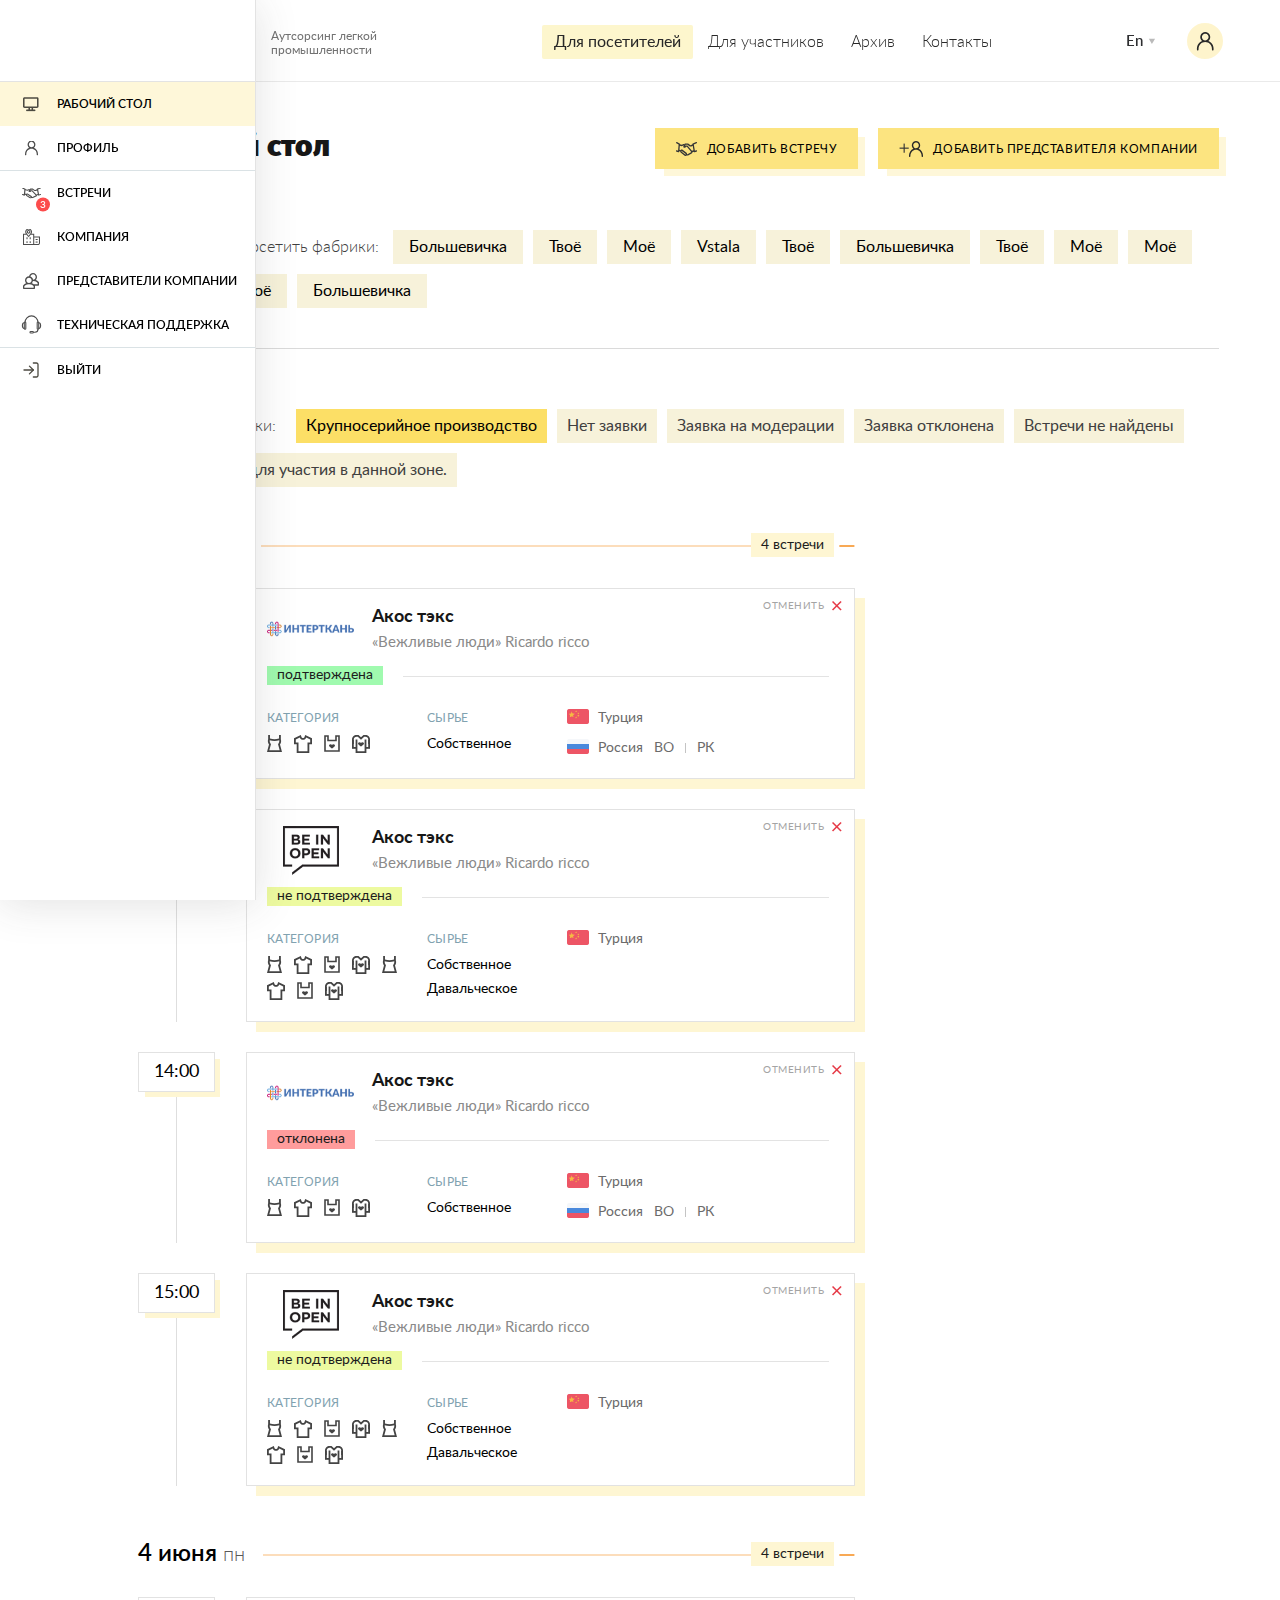
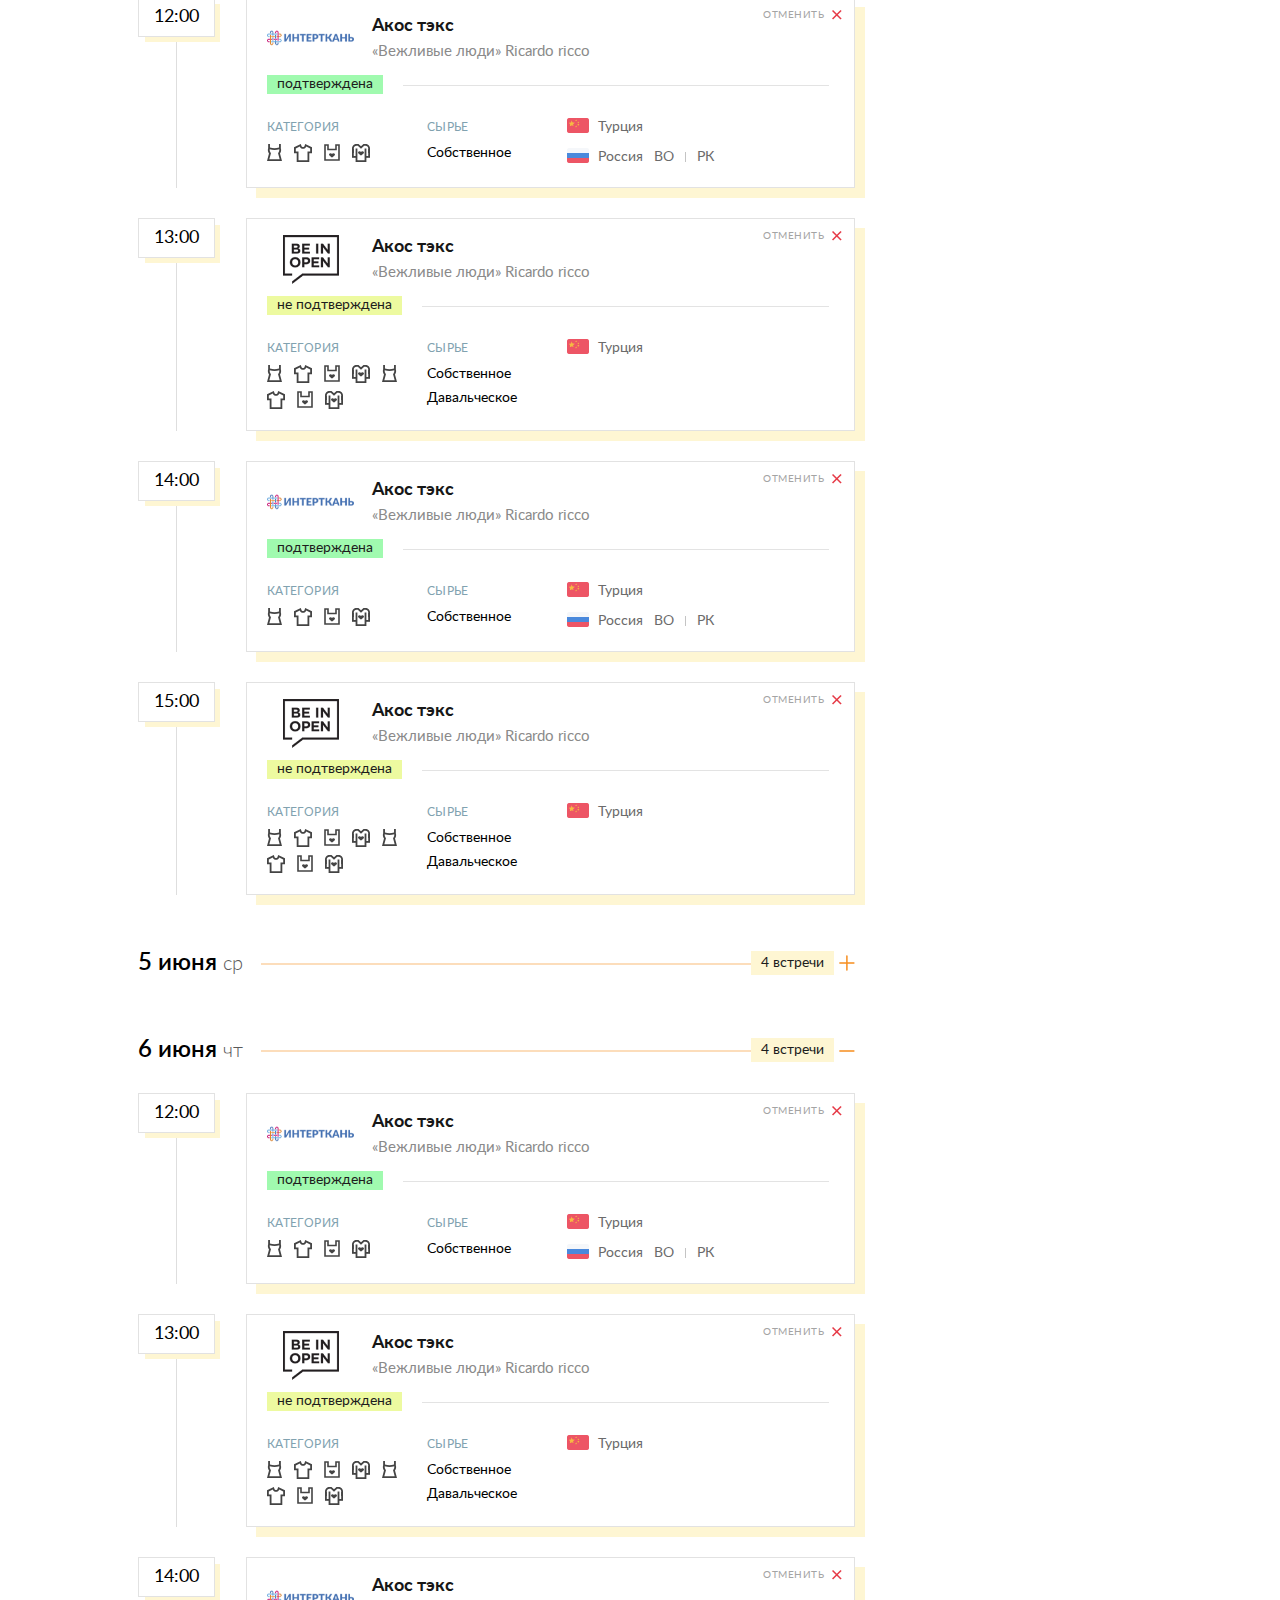
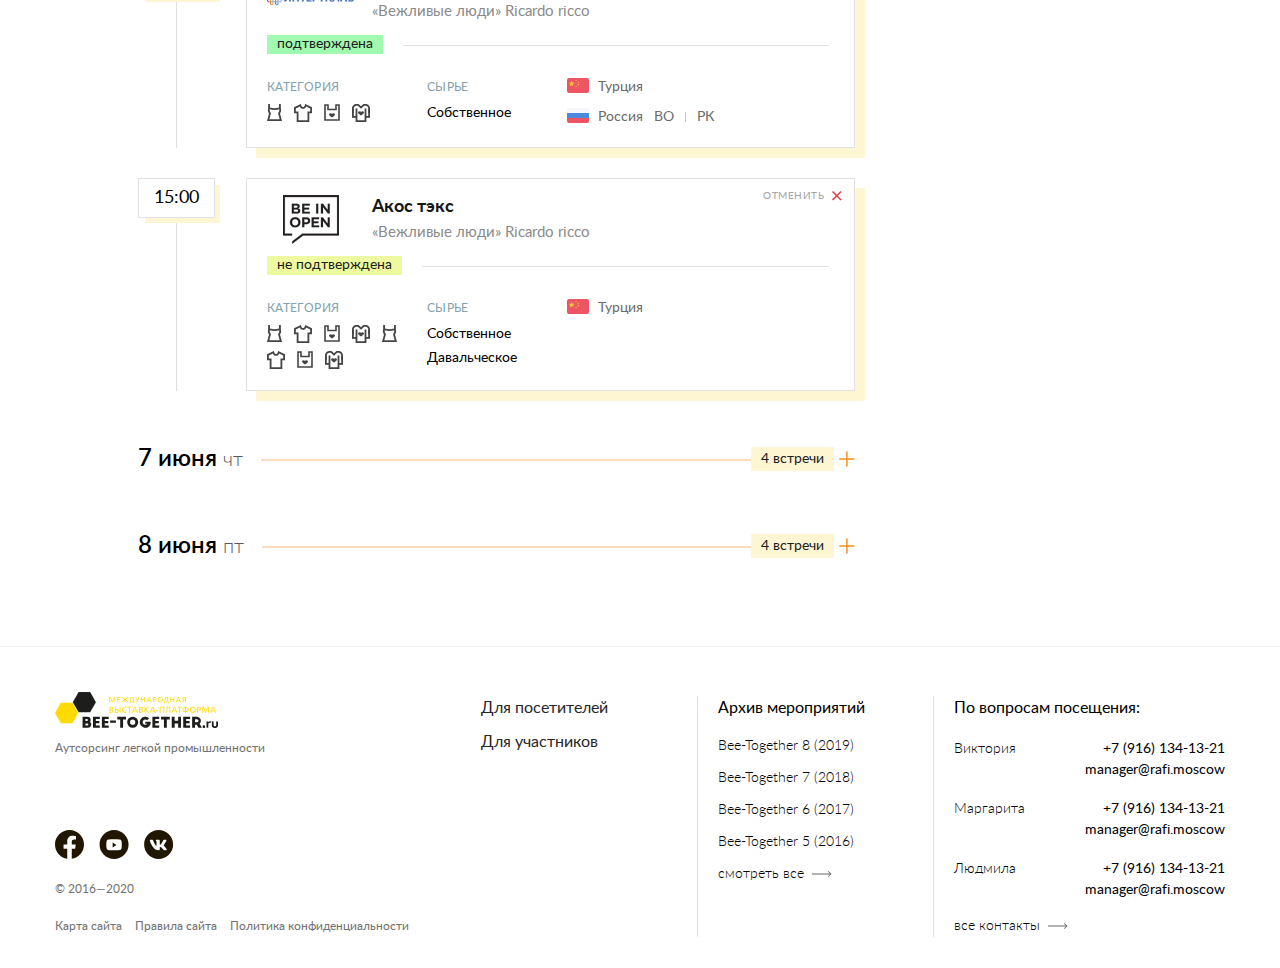
==== commit b0804fc3: "updates" ====
--- a/bt-lkp-01-dashboard.html
+++ b/bt-lkp-01-dashboard.html
@@ -4,14 +4,14 @@
         <meta charset="utf-8" />
         <title>Bee-Together</title>
 
-        <link rel="stylesheet" href="css/styles.css" />
+        <link rel="stylesheet" href="css/general.css" />
+        <link rel="stylesheet" href="css/cabinet.css" />
         <link rel="stylesheet" href="js/slick/slick.css" />
         <link rel="stylesheet" href="js/select2/select2.css" />
         <link rel="stylesheet" href="js/mcustomscrollbar/jquery.mCustomScrollbar.css" />
         <link rel="stylesheet" href="js/air-datepicker/datepicker.css" />
 
-        <link rel="icon" href="favicon.ico" type="image/x-icon" />
-        <link rel="shortcut icon" href="favicon.ico" type="image/x-icon" />
+        <link rel="icon" type="image/png" href="favicon.png" />
 
         <meta name="viewport" content="width=device-width" />
     </head>
@@ -36,6 +36,8 @@
                                 <li><a href="#">Контакты</a></li>
                             </ul>
                         </div>
+
+                        <a href="#" class="mobile-menu-link"></a>
 
                         <div class="header-user">
                             <a href="#" class="header-user-link"></a>
@@ -52,6 +54,87 @@
                     </div>
                 </header>
 
+                <!-- mobile menu -->
+                <div class="mobile-menu">
+                    <div class="mobile-menu-bg"></div>
+                    <div class="mobile-menu-container">
+                        <div class="mobile-menu-header">
+                            <div class="mobile-menu-header-user">
+                                <a href="#" class="mobile-menu-header-user-link"></a>
+                            </div>
+
+                            <div class="mobile-menu-header-lang">
+                                <a href="#" class="mobile-menu-header-lang-link">En</a>
+                                <ul>
+                                    <li class="active"><a href="#">En</a></li>
+                                    <li><a href="#">Ru</a></li>
+                                    <li><a href="#">Fr</a></li>
+                                </ul>
+                            </div>
+
+                            <a href="#" class="mobile-menu-close"></a>
+                        </div>
+
+                        <div class="mobile-menu-content">
+                            <div class="mobile-menu-list-add">
+                                <ul>
+                                    <li class="active"><a href="#"><div class="mobile-menu-list-add-icon"><img src="images/side-menu-1.svg" alt="" /></div>Рабочий стол</a></li>
+                                    <li><a href="#"><div class="mobile-menu-list-add-icon"><img src="images/side-menu-2.svg" alt="" /></div>Профиль</a></li>
+                                    <li><a href="#"><div class="mobile-menu-list-add-icon"><img src="images/side-menu-3.svg" alt="" /><span>3</span></div>Встречи</a></li>
+                                    <li><a href="#"><div class="mobile-menu-list-add-icon"><img src="images/side-menu-4.svg" alt="" /></div>Компания</a></li>
+                                    <li><a href="#"><div class="mobile-menu-list-add-icon"><img src="images/side-menu-5.svg" alt="" /></div>Представители компании</a></li>
+                                    <li><a href="#"><div class="mobile-menu-list-add-icon"><img src="images/side-menu-6.svg" alt="" /></div>Техническая поддержка</a></li>
+                                    <li><a href="#"><div class="mobile-menu-list-add-icon"><img src="images/side-menu-7.svg" alt="" /></div>Выйти</a></li>
+                                </ul>
+                            </div>
+                            <div class="mobile-menu-list">
+                                <ul>
+                                    <li><a href="#">Для посетителей</a></li>
+                                    <li><a href="#">Для участников</a></li>
+                                    <li><a href="#">Архив</a></li>
+                                    <li><a href="#">Контакты</a></li>
+                                </ul>
+                            </div>
+                            <div class="mobile-menu-contacts">
+                                <div class="mobile-menu-contacts-item">
+                                    <div class="mobile-menu-contacts-item-photo"><img src="files/mobile-menu-contacts-1.jpg" alt="" /></div>
+                                    <div class="mobile-menu-contacts-item-content">
+                                        <div class="mobile-menu-contacts-item-name">Анастасия</div>
+                                        <div class="mobile-menu-contacts-item-value"><a href="mailto:adv@profashion.ru">adv@profashion.ru</a></div>
+                                        <div class="mobile-menu-contacts-item-value"><a href="tel:+79255002881">+7 (925) 500-28-81</a></div>
+                                        <div class="mobile-menu-contacts-item-social">
+                                            <a href="#"><img src="images/mobile-menu-contacts-social-1.svg" alt="" /></a>
+                                            <a href="#"><img src="images/mobile-menu-contacts-social-2.svg" alt="" /></a>
+                                            <a href="#"><img src="images/mobile-menu-contacts-social-3.svg" alt="" /></a>
+                                        </div>
+                                    </div>
+                                </div>
+
+                                <div class="mobile-menu-contacts-item">
+                                    <div class="mobile-menu-contacts-item-photo"><img src="files/mobile-menu-contacts-2.jpg" alt="" /></div>
+                                    <div class="mobile-menu-contacts-item-content">
+                                        <div class="mobile-menu-contacts-item-name">Юлия</div>
+                                        <div class="mobile-menu-contacts-item-value"><a href="mailto:adv@profashion.ru">adv@profashion.ru</a></div>
+                                        <div class="mobile-menu-contacts-item-value"><a href="tel:+79255002881">+7 (925) 500-28-81</a></div>
+                                        <div class="mobile-menu-contacts-item-social">
+                                            <a href="#"><img src="images/mobile-menu-contacts-social-1.svg" alt="" /></a>
+                                            <a href="#"><img src="images/mobile-menu-contacts-social-2.svg" alt="" /></a>
+                                            <a href="#"><img src="images/mobile-menu-contacts-social-3.svg" alt="" /></a>
+                                        </div>
+                                    </div>
+                                </div>
+
+                                <div class="mobile-menu-social">
+                                    <a href="#"><img src="images/social-fb.svg" alt="" /></a>
+                                    <a href="#"><img src="images/social-yt.svg" alt="" /></a>
+                                    <a href="#"><img src="images/social-vk.svg" alt="" /></a>
+                                </div>
+                            </div>
+                        </div>
+                    </div>
+                </div>
+                <!-- mobile menu END -->
+
                 <!-- cabinet -->
                 <div class="cabinet">
 
@@ -60,12 +143,12 @@
                         <div class="side-menu">
                             <ul>
                                 <li class="active"><a href="#"><div class="side-menu-icon"><img src="images/side-menu-1.svg" alt="" /></div>Рабочий стол</a></li>
-                                <li><a href="#"><div class="side-menu-icon"><img src="images/side-menu-2.svg" alt="" /><span>3</span></div>Встречи</a></li>
-                                <li><a href="#"><div class="side-menu-icon"><img src="images/side-menu-3.svg" alt="" /></div>Компания</a></li>
-                                <li><a href="#"><div class="side-menu-icon"><img src="images/side-menu-4.svg" alt="" /></div>Представители компании</a></li>
-                                <li><a href="#"><div class="side-menu-icon"><img src="images/side-menu-5.svg" alt="" /></div>Техническая поддержка</a></li>
-                                <li><a href="#"><div class="side-menu-icon"><img src="images/side-menu-6.svg" alt="" /></div>Профиль</a></li>
-                                <li><a href="#"><div class="side-menu-icon"><img src="images/side-menu-7.svg" alt="" /></div>Выйти</a></li>
+                                <li><a href="#"><div class="side-menu-icon"><img src="images/side-menu-2.svg" alt="" /></div>Профиль</a></li>
+                                <li class="sep"><a href="#"><div class="side-menu-icon"><img src="images/side-menu-3.svg" alt="" /><span>3</span></div>Встречи</a></li>
+                                <li><a href="#"><div class="side-menu-icon"><img src="images/side-menu-4.svg" alt="" /></div>Компания</a></li>
+                                <li><a href="#"><div class="side-menu-icon"><img src="images/side-menu-5.svg" alt="" /></div>Представители компании</a></li>
+                                <li><a href="#"><div class="side-menu-icon"><img src="images/side-menu-6.svg" alt="" /></div>Техническая поддержка</a></li>
+                                <li class="sep"><a href="#"><div class="side-menu-icon"><img src="images/side-menu-7.svg" alt="" /></div>Выйти</a></li>
                             </ul>
                         </div>
                     </div>
@@ -75,216 +158,1477 @@
                     <div class="cabinet-container">
                         <div class="cabinet-container-inner">
 
-                            <h1>Рабочий стол</h1>
-
-                            <div class="main-links">
-                                <div class="main-links-item"><a href="#" class="btn btn-mini"><img src="images/main-link-1.svg" alt="" />Добавить встречу</a></div>
-                                <div class="main-links-item"><a href="#" class="btn btn-mini"><img src="images/main-link-2.svg" alt="" />Добавить Представителя компании</a></div>
+                            <div class="dashboard-header">
+                                <h1>Рабочий стол</h1>
+
+                                <div class="main-links">
+                                    <div class="main-links-item"><a href="#" class="btn btn-mini"><img src="images/main-link-1.svg" alt="" />Добавить встречу</a></div>
+                                    <div class="main-links-item main-links-item-dashboard-add"><a href="#" class="btn btn-mini"><img src="images/main-link-2.svg" alt="" />Добавить Представителя компании</a></div>
+                                </div>
                             </div>
 
-                            <!-- tabs -->
-                            <div class="tabs">
-
-                                <div class="tabs-menu"></div>
-
-                                <!-- tabs container -->
-                                <div class="tabs-container">
-
-                                    <!-- tabs content -->
-                                    <div class="tabs-content">
-                                        <div class="tabs-content-title">Крупносерийное производство</div>
-                                        <div class="tabs-content-inner">
-
-                                            <!-- dashboard zone -->
-                                            <div class="dashboard-zone">
-                                                <div class="dashboard-zone-dates">
-                                                    <div class="dashboard-zone-dates-item active"><a href="#">03.06</a></div>
-                                                    <div class="dashboard-zone-dates-item"><a href="#">02.06</a></div>
+                            <div class="catalogue-recommend">
+                                <div class="catalogue-recommend-title">Рекомендуем посетить фабрики:</div>
+                                <a href="#" class="catalogue-recommend-item">Большевичка</a>
+                                <a href="#" class="catalogue-recommend-item">Твоё</a>
+                                <a href="#" class="catalogue-recommend-item">Моё</a>
+                                <a href="#" class="catalogue-recommend-item">Vstala</a>
+                                <a href="#" class="catalogue-recommend-item">Твоё</a>
+                                <a href="#" class="catalogue-recommend-item">Большевичка</a>
+                                <a href="#" class="catalogue-recommend-item">Твоё</a>
+                                <a href="#" class="catalogue-recommend-item">Моё</a>
+                                <a href="#" class="catalogue-recommend-item">Моё</a>
+                                <a href="#" class="catalogue-recommend-item">Vstala</a>
+                                <a href="#" class="catalogue-recommend-item">Твоё</a>
+                                <a href="#" class="catalogue-recommend-item">Большевичка</a>
+                            </div>
+
+                            <!-- event cards -->
+                            <div class="event-cards">
+                                <div class="event-cards-tabs">
+                                    <div class="event-cards-tabs-title">Разделы выставки:</div>
+                                </div>
+
+                                <div class="event-cards-tabs-container">
+                                    <div class="event-cards-tabs-content">
+                                        <div class="event-cards-tabs-content-title">Крупносерийное производство</div>
+                                        <div class="event-cards-tabs-content-inner">
+                                            <!-- meets container -->
+                                            <div class="meets-container">
+
+                                                <!-- meets content -->
+                                                <div class="meets-content open visible">
+
+                                                    <a href="#" class="meets-content-header">
+                                                        <div class="meets-content-header-date">3 июня<span>ср</span></div>
+                                                        <div class="meets-content-header-count"><span>4 встречи</span></div>
+                                                    </a>
+
+                                                    <div class="dashboard-zone-list">
+
+                                                        <div class="dashboard-zone-item">
+                                                            <div class="dashboard-zone-item-where">
+                                                                <div class="dashboard-zone-item-where-time">12:00</div>
+                                                            </div>
+                                                            <div class="dashboard-zone-item-content">
+                                                                <a href="#" class="dashboard-zone-item-container">
+                                                                    <div class="dashboard-zone-item-company">
+                                                                        <div class="dashboard-zone-item-company-logo"><img src="files/catalogue-logo-01.png" alt="" /></div>
+                                                                        <div class="dashboard-zone-item-company-info">
+                                                                            <div class="dashboard-zone-item-company-title">Акос тэкс</div>
+                                                                            <div class="dashboard-zone-item-company-brands">«Вежливые люди» Ricardo ricco</div>
+                                                                        </div>
+                                                                    </div>
+                                                                    <div class="dashboard-zone-item-status">
+                                                                        <div class="dashboard-zone-item-status-inner"><span class="dashboard-zone-item-status-1">подтверждена</span></div>
+                                                                        <div class="dashboard-zone-item-remove-mobile"></div>
+                                                                    </div>
+                                                                    <div class="dashboard-zone-item-info">
+                                                                        <div class="dashboard-zone-item-countries">
+                                                                            <div class="catalogue-item-country-item">
+                                                                                <span class="catalogue-item-country-item-hint"><img src="files/catalogue-flag-02.png" alt="" /><span class="catalogue-item-country-item-hint-title">Турция</span></span>
+                                                                                <span class="catalogue-item-country-item-title">Турция</span>
+                                                                            </div>
+                                                                            <div class="catalogue-item-country-item">
+                                                                                <span class="catalogue-item-country-item-hint"><img src="files/catalogue-flag-01.png" alt="" /><span class="catalogue-item-country-item-hint-title">Россия</span></span>
+                                                                                <span class="catalogue-item-country-item-title">Россия</span>
+                                                                                <span class="catalogue-item-country-region">ВO<span class="catalogue-item-country-region-title">Владимирская область</span></span>
+                                                                                <span class="catalogue-item-country-sep"></span>
+                                                                                <span class="catalogue-item-country-region">РК<span class="catalogue-item-country-region-title">Республика Карелия</span></span>
+                                                                            </div>
+                                                                        </div>
+                                                                        <div class="dashboard-zone-item-source">
+                                                                            <div class="dashboard-zone-item-source-title">сырье</div>
+                                                                            <div class="dashboard-zone-item-source-value">Cобственное</div>
+                                                                            <div class="dashboard-zone-item-source-value-mobile">
+                                                                                <span class="catalogue-item-country-item-hint">С<span class="catalogue-item-country-item-hint-title">Cобственное</span></span>
+                                                                            </div>
+                                                                        </div>
+                                                                        <div class="dashboard-zone-item-category">
+                                                                            <div class="dashboard-zone-item-category-title">категория</div>
+                                                                            <div class="dashboard-zone-item-category-value">
+                                                                                <span class="catalogue-item-country-item-hint"><img src="images/catalogue-category-1.svg" alt="" /><span class="catalogue-item-country-item-hint-title">женская одежда</span></span>
+                                                                                <span class="catalogue-item-country-item-hint"><img src="images/catalogue-category-2.svg" alt="" /><span class="catalogue-item-country-item-hint-title">мужская одежда</span></span>
+                                                                                <span class="catalogue-item-country-item-hint"><img src="images/catalogue-category-3.svg" alt="" /><span class="catalogue-item-country-item-hint-title">детская одежда</span></span>
+                                                                                <span class="catalogue-item-country-item-hint"><img src="images/catalogue-category-4.svg" alt="" /><span class="catalogue-item-country-item-hint-title">верхняя детская одежда</span></span>
+                                                                            </div>
+                                                                        </div>
+                                                                    </div>
+                                                                </a>
+                                                                <div class="dashboard-zone-item-remove"><a href="#">отменить</a></div>
+                                                            </div>
+                                                        </div>
+
+                                                        <div class="dashboard-zone-item">
+                                                            <div class="dashboard-zone-item-where">
+                                                                <div class="dashboard-zone-item-where-time">13:00</div>
+                                                            </div>
+                                                            <div class="dashboard-zone-item-content">
+                                                                <a href="#" class="dashboard-zone-item-container">
+                                                                    <div class="dashboard-zone-item-company">
+                                                                        <div class="dashboard-zone-item-company-logo"><img src="files/catalogue-logo-02.png" alt="" /></div>
+                                                                        <div class="dashboard-zone-item-company-info">
+                                                                            <div class="dashboard-zone-item-company-title">Акос тэкс</div>
+                                                                            <div class="dashboard-zone-item-company-brands">«Вежливые люди» Ricardo ricco</div>
+                                                                        </div>
+                                                                    </div>
+                                                                    <div class="dashboard-zone-item-status">
+                                                                        <div class="dashboard-zone-item-status-inner"><span class="dashboard-zone-item-status-2">не подтверждена</span></div>
+                                                                        <div class="dashboard-zone-item-remove-mobile"></div>
+                                                                    </div>
+                                                                    <div class="dashboard-zone-item-info">
+                                                                        <div class="dashboard-zone-item-countries">
+                                                                            <div class="catalogue-item-country-item">
+                                                                                <span class="catalogue-item-country-item-hint"><img src="files/catalogue-flag-02.png" alt="" /><span class="catalogue-item-country-item-hint-title">Турция</span></span>
+                                                                                <span class="catalogue-item-country-item-title">Турция</span>
+                                                                            </div>
+                                                                        </div>
+                                                                        <div class="dashboard-zone-item-source">
+                                                                            <div class="dashboard-zone-item-source-title">сырье</div>
+                                                                            <div class="dashboard-zone-item-source-value">Cобственное</div>
+                                                                            <div class="dashboard-zone-item-source-value">Давальческое</div>
+                                                                            <div class="dashboard-zone-item-source-value-mobile">
+                                                                                <span class="catalogue-item-country-item-hint">С<span class="catalogue-item-country-item-hint-title">Cобственное</span></span>
+                                                                                <span class="catalogue-item-country-item-hint">Д<span class="catalogue-item-country-item-hint-title">Давальческое</span></span>
+                                                                            </div>
+                                                                        </div>
+                                                                        <div class="dashboard-zone-item-category">
+                                                                            <div class="dashboard-zone-item-category-title">категория</div>
+                                                                            <div class="dashboard-zone-item-category-value">
+                                                                                <span class="catalogue-item-country-item-hint"><img src="images/catalogue-category-1.svg" alt="" /><span class="catalogue-item-country-item-hint-title">женская одежда</span></span>
+                                                                                <span class="catalogue-item-country-item-hint"><img src="images/catalogue-category-2.svg" alt="" /><span class="catalogue-item-country-item-hint-title">мужская одежда</span></span>
+                                                                                <span class="catalogue-item-country-item-hint"><img src="images/catalogue-category-3.svg" alt="" /><span class="catalogue-item-country-item-hint-title">детская одежда</span></span>
+                                                                                <span class="catalogue-item-country-item-hint"><img src="images/catalogue-category-4.svg" alt="" /><span class="catalogue-item-country-item-hint-title">верхняя детская одежда</span></span>
+                                                                                <span class="catalogue-item-country-item-hint"><img src="images/catalogue-category-1.svg" alt="" /><span class="catalogue-item-country-item-hint-title">женская одежда</span></span>
+                                                                                <span class="catalogue-item-country-item-hint"><img src="images/catalogue-category-2.svg" alt="" /><span class="catalogue-item-country-item-hint-title">мужская одежда</span></span>
+                                                                                <span class="catalogue-item-country-item-hint"><img src="images/catalogue-category-3.svg" alt="" /><span class="catalogue-item-country-item-hint-title">детская одежда</span></span>
+                                                                                <span class="catalogue-item-country-item-hint"><img src="images/catalogue-category-4.svg" alt="" /><span class="catalogue-item-country-item-hint-title">верхняя детская одежда</span></span>
+                                                                            </div>
+                                                                        </div>
+                                                                    </div>
+                                                                </a>
+                                                                <div class="dashboard-zone-item-remove"><a href="#">отменить</a></div>
+                                                            </div>
+                                                        </div>
+
+                                                        <div class="dashboard-zone-item">
+                                                            <div class="dashboard-zone-item-where">
+                                                                <div class="dashboard-zone-item-where-time">14:00</div>
+                                                            </div>
+                                                            <div class="dashboard-zone-item-content">
+                                                                <a href="#" class="dashboard-zone-item-container">
+                                                                    <div class="dashboard-zone-item-company">
+                                                                        <div class="dashboard-zone-item-company-logo"><img src="files/catalogue-logo-01.png" alt="" /></div>
+                                                                        <div class="dashboard-zone-item-company-info">
+                                                                            <div class="dashboard-zone-item-company-title">Акос тэкс</div>
+                                                                            <div class="dashboard-zone-item-company-brands">«Вежливые люди» Ricardo ricco</div>
+                                                                        </div>
+                                                                    </div>
+                                                                    <div class="dashboard-zone-item-status">
+                                                                        <div class="dashboard-zone-item-status-inner"><span class="dashboard-zone-item-status-3">отклонена</span></div>
+                                                                        <div class="dashboard-zone-item-remove-mobile"></div>
+                                                                    </div>
+                                                                    <div class="dashboard-zone-item-info">
+                                                                        <div class="dashboard-zone-item-countries">
+                                                                            <div class="catalogue-item-country-item">
+                                                                                <span class="catalogue-item-country-item-hint"><img src="files/catalogue-flag-02.png" alt="" /><span class="catalogue-item-country-item-hint-title">Турция</span></span>
+                                                                                <span class="catalogue-item-country-item-title">Турция</span>
+                                                                            </div>
+                                                                            <div class="catalogue-item-country-item">
+                                                                                <span class="catalogue-item-country-item-hint"><img src="files/catalogue-flag-01.png" alt="" /><span class="catalogue-item-country-item-hint-title">Россия</span></span>
+                                                                                <span class="catalogue-item-country-item-title">Россия</span>
+                                                                                <span class="catalogue-item-country-region">ВO<span class="catalogue-item-country-region-title">Владимирская область</span></span>
+                                                                                <span class="catalogue-item-country-sep"></span>
+                                                                                <span class="catalogue-item-country-region">РК<span class="catalogue-item-country-region-title">Республика Карелия</span></span>
+                                                                            </div>
+                                                                        </div>
+                                                                        <div class="dashboard-zone-item-source">
+                                                                            <div class="dashboard-zone-item-source-title">сырье</div>
+                                                                            <div class="dashboard-zone-item-source-value">Cобственное</div>
+                                                                            <div class="dashboard-zone-item-source-value-mobile">
+                                                                                <span class="catalogue-item-country-item-hint">С<span class="catalogue-item-country-item-hint-title">Cобственное</span></span>
+                                                                            </div>
+                                                                        </div>
+                                                                        <div class="dashboard-zone-item-category">
+                                                                            <div class="dashboard-zone-item-category-title">категория</div>
+                                                                            <div class="dashboard-zone-item-category-value">
+                                                                                <span class="catalogue-item-country-item-hint"><img src="images/catalogue-category-1.svg" alt="" /><span class="catalogue-item-country-item-hint-title">женская одежда</span></span>
+                                                                                <span class="catalogue-item-country-item-hint"><img src="images/catalogue-category-2.svg" alt="" /><span class="catalogue-item-country-item-hint-title">мужская одежда</span></span>
+                                                                                <span class="catalogue-item-country-item-hint"><img src="images/catalogue-category-3.svg" alt="" /><span class="catalogue-item-country-item-hint-title">детская одежда</span></span>
+                                                                                <span class="catalogue-item-country-item-hint"><img src="images/catalogue-category-4.svg" alt="" /><span class="catalogue-item-country-item-hint-title">верхняя детская одежда</span></span>
+                                                                            </div>
+                                                                        </div>
+                                                                    </div>
+                                                                </a>
+                                                                <div class="dashboard-zone-item-remove"><a href="#">отменить</a></div>
+                                                            </div>
+                                                        </div>
+
+                                                        <div class="dashboard-zone-item">
+                                                            <div class="dashboard-zone-item-where">
+                                                                <div class="dashboard-zone-item-where-time">15:00</div>
+                                                            </div>
+                                                            <div class="dashboard-zone-item-content">
+                                                                <a href="#" class="dashboard-zone-item-container">
+                                                                    <div class="dashboard-zone-item-company">
+                                                                        <div class="dashboard-zone-item-company-logo"><img src="files/catalogue-logo-02.png" alt="" /></div>
+                                                                        <div class="dashboard-zone-item-company-info">
+                                                                            <div class="dashboard-zone-item-company-title">Акос тэкс</div>
+                                                                            <div class="dashboard-zone-item-company-brands">«Вежливые люди» Ricardo ricco</div>
+                                                                        </div>
+                                                                    </div>
+                                                                    <div class="dashboard-zone-item-status">
+                                                                        <div class="dashboard-zone-item-status-inner"><span class="dashboard-zone-item-status-2">не подтверждена</span></div>
+                                                                        <div class="dashboard-zone-item-remove-mobile"></div>
+                                                                    </div>
+                                                                    <div class="dashboard-zone-item-info">
+                                                                        <div class="dashboard-zone-item-countries">
+                                                                            <div class="catalogue-item-country-item">
+                                                                                <span class="catalogue-item-country-item-hint"><img src="files/catalogue-flag-02.png" alt="" /><span class="catalogue-item-country-item-hint-title">Турция</span></span>
+                                                                                <span class="catalogue-item-country-item-title">Турция</span>
+                                                                            </div>
+                                                                        </div>
+                                                                        <div class="dashboard-zone-item-source">
+                                                                            <div class="dashboard-zone-item-source-title">сырье</div>
+                                                                            <div class="dashboard-zone-item-source-value">Cобственное</div>
+                                                                            <div class="dashboard-zone-item-source-value">Давальческое</div>
+                                                                            <div class="dashboard-zone-item-source-value-mobile">
+                                                                                <span class="catalogue-item-country-item-hint">С<span class="catalogue-item-country-item-hint-title">Cобственное</span></span>
+                                                                                <span class="catalogue-item-country-item-hint">Д<span class="catalogue-item-country-item-hint-title">Давальческое</span></span>
+                                                                            </div>
+                                                                        </div>
+                                                                        <div class="dashboard-zone-item-category">
+                                                                            <div class="dashboard-zone-item-category-title">категория</div>
+                                                                            <div class="dashboard-zone-item-category-value">
+                                                                                <span class="catalogue-item-country-item-hint"><img src="images/catalogue-category-1.svg" alt="" /><span class="catalogue-item-country-item-hint-title">женская одежда</span></span>
+                                                                                <span class="catalogue-item-country-item-hint"><img src="images/catalogue-category-2.svg" alt="" /><span class="catalogue-item-country-item-hint-title">мужская одежда</span></span>
+                                                                                <span class="catalogue-item-country-item-hint"><img src="images/catalogue-category-3.svg" alt="" /><span class="catalogue-item-country-item-hint-title">детская одежда</span></span>
+                                                                                <span class="catalogue-item-country-item-hint"><img src="images/catalogue-category-4.svg" alt="" /><span class="catalogue-item-country-item-hint-title">верхняя детская одежда</span></span>
+                                                                                <span class="catalogue-item-country-item-hint"><img src="images/catalogue-category-1.svg" alt="" /><span class="catalogue-item-country-item-hint-title">женская одежда</span></span>
+                                                                                <span class="catalogue-item-country-item-hint"><img src="images/catalogue-category-2.svg" alt="" /><span class="catalogue-item-country-item-hint-title">мужская одежда</span></span>
+                                                                                <span class="catalogue-item-country-item-hint"><img src="images/catalogue-category-3.svg" alt="" /><span class="catalogue-item-country-item-hint-title">детская одежда</span></span>
+                                                                                <span class="catalogue-item-country-item-hint"><img src="images/catalogue-category-4.svg" alt="" /><span class="catalogue-item-country-item-hint-title">верхняя детская одежда</span></span>
+                                                                            </div>
+                                                                        </div>
+                                                                    </div>
+                                                                </a>
+                                                                <div class="dashboard-zone-item-remove"><a href="#">отменить</a></div>
+                                                            </div>
+                                                        </div>
+
+                                                    </div>
+
                                                 </div>
-
-                                                <!-- dashboard zone container -->
-                                                <div class="dashboard-zone-container">
-
-                                                    <!-- dashboard zone content -->
-                                                    <div class="dashboard-zone-content active">
-
-                                                        <div class="dashboard-zone-list">
-
-                                                            <div class="dashboard-zone-item">
-                                                                <div class="dashboard-zone-item-where">
-                                                                    <div class="dashboard-zone-item-where-time">12:00</div>
-                                                                    <div class="dashboard-zone-item-where-place">стол №3</div>
-                                                                </div>
-                                                                <div class="dashboard-zone-item-content">
-                                                                    <a href="#" class="dashboard-zone-item-container">
-                                                                        <div class="dashboard-zone-item-info">
-                                                                            <div class="dashboard-zone-item-title">FIDANER TEKSTIL</div>
-                                                                            <div class="dashboard-zone-item-brands">
-                                                                                <span>«Вежливые люди»</span>
-                                                                            </div>
-                                                                            <div class="dashboard-zone-item-country"><span>Беларусь</span></div>
-                                                                        </div>
-                                                                        <div class="dashboard-zone-item-sections">Головные уборы, Детская одежда, Женская одежда, Мужская одежда, Трикотаж вязаный</div>
-                                                                    </a>
-                                                                    <a href="#" class="dashboard-zone-item-edit"></a>
-                                                                </div>
-                                                            </div>
-
-                                                            <div class="dashboard-zone-item">
-                                                                <div class="dashboard-zone-item-where">
-                                                                    <div class="dashboard-zone-item-where-time">12:00</div>
-                                                                    <div class="dashboard-zone-item-where-place">стол №3</div>
-                                                                </div>
-                                                                <div class="dashboard-zone-item-content">
-                                                                    <a href="#" class="dashboard-zone-item-container">
-                                                                        <div class="dashboard-zone-item-info">
-                                                                            <div class="dashboard-zone-item-title">BONADI</div>
-                                                                            <div class="dashboard-zone-item-brands">
-                                                                                <span>«Вежливые люди»</span>
-                                                                                <span>RICARDO RICCO</span>
-                                                                            </div>
-                                                                            <div class="dashboard-zone-item-country"><span>Турция</span></div>
-                                                                        </div>
-                                                                        <div class="dashboard-zone-item-sections">Головные уборы, Детская одежда, Женская одежда, Мужская одежда, Трикотаж вязаный</div>
-                                                                    </a>
-                                                                    <a href="#" class="dashboard-zone-item-edit"></a>
-                                                                </div>
-                                                            </div>
-
-                                                            <div class="dashboard-zone-item">
-                                                                <div class="dashboard-zone-item-where">
-                                                                    <div class="dashboard-zone-item-where-time">12:00</div>
-                                                                    <div class="dashboard-zone-item-where-place">стол №3</div>
-                                                                </div>
-                                                                <div class="dashboard-zone-item-content">
-                                                                    <a href="#" class="dashboard-zone-item-container">
-                                                                        <div class="dashboard-zone-item-info">
-                                                                            <div class="dashboard-zone-item-title">FIDANER TEKSTIL</div>
-                                                                            <div class="dashboard-zone-item-brands">
-                                                                                <span>«Вежливые люди»</span>
-                                                                            </div>
-                                                                            <div class="dashboard-zone-item-country"><span>Беларусь</span></div>
-                                                                        </div>
-                                                                        <div class="dashboard-zone-item-sections">Головные уборы, Детская одежда, Женская одежда, Мужская одежда, Трикотаж вязаный</div>
-                                                                    </a>
-                                                                    <a href="#" class="dashboard-zone-item-edit"></a>
-                                                                </div>
-                                                            </div>
-
-                                                            <div class="dashboard-zone-item">
-                                                                <div class="dashboard-zone-item-where">
-                                                                    <div class="dashboard-zone-item-where-time">12:00</div>
-                                                                    <div class="dashboard-zone-item-where-place">стол №3</div>
-                                                                </div>
-                                                                <div class="dashboard-zone-item-content">
-                                                                    <a href="#" class="dashboard-zone-item-container">
-                                                                        <div class="dashboard-zone-item-info">
-                                                                            <div class="dashboard-zone-item-title">BONADI</div>
-                                                                            <div class="dashboard-zone-item-brands">
-                                                                                <span>«Вежливые люди»</span>
-                                                                                <span>RICARDO RICCO</span>
-                                                                            </div>
-                                                                            <div class="dashboard-zone-item-country"><span>Турция</span></div>
-                                                                        </div>
-                                                                        <div class="dashboard-zone-item-sections">Головные уборы, Детская одежда, Женская одежда, Мужская одежда, Трикотаж вязаный</div>
-                                                                    </a>
-                                                                    <a href="#" class="dashboard-zone-item-edit"></a>
-                                                                </div>
-                                                            </div>
-
+                                                <!-- meets content END -->
+
+                                                <!-- meets content -->
+                                                <div class="meets-content open visible">
+
+                                                    <a href="#" class="meets-content-header">
+                                                        <div class="meets-content-header-date">4 июня<span>пн</span></div>
+                                                        <div class="meets-content-header-count"><span>4 встречи</span></div>
+                                                    </a>
+
+                                                    <div class="dashboard-zone-list">
+
+                                                        <div class="dashboard-zone-item">
+                                                            <div class="dashboard-zone-item-where">
+                                                                <div class="dashboard-zone-item-where-time">12:00</div>
+                                                            </div>
+                                                            <div class="dashboard-zone-item-content">
+                                                                <a href="#" class="dashboard-zone-item-container">
+                                                                    <div class="dashboard-zone-item-company">
+                                                                        <div class="dashboard-zone-item-company-logo"><img src="files/catalogue-logo-01.png" alt="" /></div>
+                                                                        <div class="dashboard-zone-item-company-info">
+                                                                            <div class="dashboard-zone-item-company-title">Акос тэкс</div>
+                                                                            <div class="dashboard-zone-item-company-brands">«Вежливые люди» Ricardo ricco</div>
+                                                                        </div>
+                                                                    </div>
+                                                                    <div class="dashboard-zone-item-status">
+                                                                        <div class="dashboard-zone-item-status-inner"><span class="dashboard-zone-item-status-1">подтверждена</span></div>
+                                                                        <div class="dashboard-zone-item-remove-mobile"></div>
+                                                                    </div>
+                                                                    <div class="dashboard-zone-item-info">
+                                                                        <div class="dashboard-zone-item-countries">
+                                                                            <div class="catalogue-item-country-item">
+                                                                                <span class="catalogue-item-country-item-hint"><img src="files/catalogue-flag-02.png" alt="" /><span class="catalogue-item-country-item-hint-title">Турция</span></span>
+                                                                                <span class="catalogue-item-country-item-title">Турция</span>
+                                                                            </div>
+                                                                            <div class="catalogue-item-country-item">
+                                                                                <span class="catalogue-item-country-item-hint"><img src="files/catalogue-flag-01.png" alt="" /><span class="catalogue-item-country-item-hint-title">Россия</span></span>
+                                                                                <span class="catalogue-item-country-item-title">Россия</span>
+                                                                                <span class="catalogue-item-country-region">ВO<span class="catalogue-item-country-region-title">Владимирская область</span></span>
+                                                                                <span class="catalogue-item-country-sep"></span>
+                                                                                <span class="catalogue-item-country-region">РК<span class="catalogue-item-country-region-title">Республика Карелия</span></span>
+                                                                            </div>
+                                                                        </div>
+                                                                        <div class="dashboard-zone-item-source">
+                                                                            <div class="dashboard-zone-item-source-title">сырье</div>
+                                                                            <div class="dashboard-zone-item-source-value">Cобственное</div>
+                                                                            <div class="dashboard-zone-item-source-value-mobile">
+                                                                                <span class="catalogue-item-country-item-hint">С<span class="catalogue-item-country-item-hint-title">Cобственное</span></span>
+                                                                            </div>
+                                                                        </div>
+                                                                        <div class="dashboard-zone-item-category">
+                                                                            <div class="dashboard-zone-item-category-title">категория</div>
+                                                                            <div class="dashboard-zone-item-category-value">
+                                                                                <span class="catalogue-item-country-item-hint"><img src="images/catalogue-category-1.svg" alt="" /><span class="catalogue-item-country-item-hint-title">женская одежда</span></span>
+                                                                                <span class="catalogue-item-country-item-hint"><img src="images/catalogue-category-2.svg" alt="" /><span class="catalogue-item-country-item-hint-title">мужская одежда</span></span>
+                                                                                <span class="catalogue-item-country-item-hint"><img src="images/catalogue-category-3.svg" alt="" /><span class="catalogue-item-country-item-hint-title">детская одежда</span></span>
+                                                                                <span class="catalogue-item-country-item-hint"><img src="images/catalogue-category-4.svg" alt="" /><span class="catalogue-item-country-item-hint-title">верхняя детская одежда</span></span>
+                                                                            </div>
+                                                                        </div>
+                                                                    </div>
+                                                                </a>
+                                                                <div class="dashboard-zone-item-remove"><a href="#">отменить</a></div>
+                                                            </div>
+                                                        </div>
+
+                                                        <div class="dashboard-zone-item">
+                                                            <div class="dashboard-zone-item-where">
+                                                                <div class="dashboard-zone-item-where-time">13:00</div>
+                                                            </div>
+                                                            <div class="dashboard-zone-item-content">
+                                                                <a href="#" class="dashboard-zone-item-container">
+                                                                    <div class="dashboard-zone-item-company">
+                                                                        <div class="dashboard-zone-item-company-logo"><img src="files/catalogue-logo-02.png" alt="" /></div>
+                                                                        <div class="dashboard-zone-item-company-info">
+                                                                            <div class="dashboard-zone-item-company-title">Акос тэкс</div>
+                                                                            <div class="dashboard-zone-item-company-brands">«Вежливые люди» Ricardo ricco</div>
+                                                                        </div>
+                                                                    </div>
+                                                                    <div class="dashboard-zone-item-status">
+                                                                        <div class="dashboard-zone-item-status-inner"><span class="dashboard-zone-item-status-2">не подтверждена</span></div>
+                                                                        <div class="dashboard-zone-item-remove-mobile"></div>
+                                                                    </div>
+                                                                    <div class="dashboard-zone-item-info">
+                                                                        <div class="dashboard-zone-item-countries">
+                                                                            <div class="catalogue-item-country-item">
+                                                                                <span class="catalogue-item-country-item-hint"><img src="files/catalogue-flag-02.png" alt="" /><span class="catalogue-item-country-item-hint-title">Турция</span></span>
+                                                                                <span class="catalogue-item-country-item-title">Турция</span>
+                                                                            </div>
+                                                                        </div>
+                                                                        <div class="dashboard-zone-item-source">
+                                                                            <div class="dashboard-zone-item-source-title">сырье</div>
+                                                                            <div class="dashboard-zone-item-source-value">Cобственное</div>
+                                                                            <div class="dashboard-zone-item-source-value">Давальческое</div>
+                                                                            <div class="dashboard-zone-item-source-value-mobile">
+                                                                                <span class="catalogue-item-country-item-hint">С<span class="catalogue-item-country-item-hint-title">Cобственное</span></span>
+                                                                                <span class="catalogue-item-country-item-hint">Д<span class="catalogue-item-country-item-hint-title">Давальческое</span></span>
+                                                                            </div>
+                                                                        </div>
+                                                                        <div class="dashboard-zone-item-category">
+                                                                            <div class="dashboard-zone-item-category-title">категория</div>
+                                                                            <div class="dashboard-zone-item-category-value">
+                                                                                <span class="catalogue-item-country-item-hint"><img src="images/catalogue-category-1.svg" alt="" /><span class="catalogue-item-country-item-hint-title">женская одежда</span></span>
+                                                                                <span class="catalogue-item-country-item-hint"><img src="images/catalogue-category-2.svg" alt="" /><span class="catalogue-item-country-item-hint-title">мужская одежда</span></span>
+                                                                                <span class="catalogue-item-country-item-hint"><img src="images/catalogue-category-3.svg" alt="" /><span class="catalogue-item-country-item-hint-title">детская одежда</span></span>
+                                                                                <span class="catalogue-item-country-item-hint"><img src="images/catalogue-category-4.svg" alt="" /><span class="catalogue-item-country-item-hint-title">верхняя детская одежда</span></span>
+                                                                                <span class="catalogue-item-country-item-hint"><img src="images/catalogue-category-1.svg" alt="" /><span class="catalogue-item-country-item-hint-title">женская одежда</span></span>
+                                                                                <span class="catalogue-item-country-item-hint"><img src="images/catalogue-category-2.svg" alt="" /><span class="catalogue-item-country-item-hint-title">мужская одежда</span></span>
+                                                                                <span class="catalogue-item-country-item-hint"><img src="images/catalogue-category-3.svg" alt="" /><span class="catalogue-item-country-item-hint-title">детская одежда</span></span>
+                                                                                <span class="catalogue-item-country-item-hint"><img src="images/catalogue-category-4.svg" alt="" /><span class="catalogue-item-country-item-hint-title">верхняя детская одежда</span></span>
+                                                                            </div>
+                                                                        </div>
+                                                                    </div>
+                                                                </a>
+                                                                <div class="dashboard-zone-item-remove"><a href="#">отменить</a></div>
+                                                            </div>
+                                                        </div>
+
+                                                        <div class="dashboard-zone-item">
+                                                            <div class="dashboard-zone-item-where">
+                                                                <div class="dashboard-zone-item-where-time">14:00</div>
+                                                            </div>
+                                                            <div class="dashboard-zone-item-content">
+                                                                <a href="#" class="dashboard-zone-item-container">
+                                                                    <div class="dashboard-zone-item-company">
+                                                                        <div class="dashboard-zone-item-company-logo"><img src="files/catalogue-logo-01.png" alt="" /></div>
+                                                                        <div class="dashboard-zone-item-company-info">
+                                                                            <div class="dashboard-zone-item-company-title">Акос тэкс</div>
+                                                                            <div class="dashboard-zone-item-company-brands">«Вежливые люди» Ricardo ricco</div>
+                                                                        </div>
+                                                                    </div>
+                                                                    <div class="dashboard-zone-item-status">
+                                                                        <div class="dashboard-zone-item-status-inner"><span class="dashboard-zone-item-status-1">подтверждена</span></div>
+                                                                        <div class="dashboard-zone-item-remove-mobile"></div>
+                                                                    </div>
+                                                                    <div class="dashboard-zone-item-info">
+                                                                        <div class="dashboard-zone-item-countries">
+                                                                            <div class="catalogue-item-country-item">
+                                                                                <span class="catalogue-item-country-item-hint"><img src="files/catalogue-flag-02.png" alt="" /><span class="catalogue-item-country-item-hint-title">Турция</span></span>
+                                                                                <span class="catalogue-item-country-item-title">Турция</span>
+                                                                            </div>
+                                                                            <div class="catalogue-item-country-item">
+                                                                                <span class="catalogue-item-country-item-hint"><img src="files/catalogue-flag-01.png" alt="" /><span class="catalogue-item-country-item-hint-title">Россия</span></span>
+                                                                                <span class="catalogue-item-country-item-title">Россия</span>
+                                                                                <span class="catalogue-item-country-region">ВO<span class="catalogue-item-country-region-title">Владимирская область</span></span>
+                                                                                <span class="catalogue-item-country-sep"></span>
+                                                                                <span class="catalogue-item-country-region">РК<span class="catalogue-item-country-region-title">Республика Карелия</span></span>
+                                                                            </div>
+                                                                        </div>
+                                                                        <div class="dashboard-zone-item-source">
+                                                                            <div class="dashboard-zone-item-source-title">сырье</div>
+                                                                            <div class="dashboard-zone-item-source-value">Cобственное</div>
+                                                                            <div class="dashboard-zone-item-source-value-mobile">
+                                                                                <span class="catalogue-item-country-item-hint">С<span class="catalogue-item-country-item-hint-title">Cобственное</span></span>
+                                                                            </div>
+                                                                        </div>
+                                                                        <div class="dashboard-zone-item-category">
+                                                                            <div class="dashboard-zone-item-category-title">категория</div>
+                                                                            <div class="dashboard-zone-item-category-value">
+                                                                                <span class="catalogue-item-country-item-hint"><img src="images/catalogue-category-1.svg" alt="" /><span class="catalogue-item-country-item-hint-title">женская одежда</span></span>
+                                                                                <span class="catalogue-item-country-item-hint"><img src="images/catalogue-category-2.svg" alt="" /><span class="catalogue-item-country-item-hint-title">мужская одежда</span></span>
+                                                                                <span class="catalogue-item-country-item-hint"><img src="images/catalogue-category-3.svg" alt="" /><span class="catalogue-item-country-item-hint-title">детская одежда</span></span>
+                                                                                <span class="catalogue-item-country-item-hint"><img src="images/catalogue-category-4.svg" alt="" /><span class="catalogue-item-country-item-hint-title">верхняя детская одежда</span></span>
+                                                                            </div>
+                                                                        </div>
+                                                                    </div>
+                                                                </a>
+                                                                <div class="dashboard-zone-item-remove"><a href="#">отменить</a></div>
+                                                            </div>
+                                                        </div>
+
+                                                        <div class="dashboard-zone-item">
+                                                            <div class="dashboard-zone-item-where">
+                                                                <div class="dashboard-zone-item-where-time">15:00</div>
+                                                            </div>
+                                                            <div class="dashboard-zone-item-content">
+                                                                <a href="#" class="dashboard-zone-item-container">
+                                                                    <div class="dashboard-zone-item-company">
+                                                                        <div class="dashboard-zone-item-company-logo"><img src="files/catalogue-logo-02.png" alt="" /></div>
+                                                                        <div class="dashboard-zone-item-company-info">
+                                                                            <div class="dashboard-zone-item-company-title">Акос тэкс</div>
+                                                                            <div class="dashboard-zone-item-company-brands">«Вежливые люди» Ricardo ricco</div>
+                                                                        </div>
+                                                                    </div>
+                                                                    <div class="dashboard-zone-item-status">
+                                                                        <div class="dashboard-zone-item-status-inner"><span class="dashboard-zone-item-status-2">не подтверждена</span></div>
+                                                                        <div class="dashboard-zone-item-remove-mobile"></div>
+                                                                    </div>
+                                                                    <div class="dashboard-zone-item-info">
+                                                                        <div class="dashboard-zone-item-countries">
+                                                                            <div class="catalogue-item-country-item">
+                                                                                <span class="catalogue-item-country-item-hint"><img src="files/catalogue-flag-02.png" alt="" /><span class="catalogue-item-country-item-hint-title">Турция</span></span>
+                                                                                <span class="catalogue-item-country-item-title">Турция</span>
+                                                                            </div>
+                                                                        </div>
+                                                                        <div class="dashboard-zone-item-source">
+                                                                            <div class="dashboard-zone-item-source-title">сырье</div>
+                                                                            <div class="dashboard-zone-item-source-value">Cобственное</div>
+                                                                            <div class="dashboard-zone-item-source-value">Давальческое</div>
+                                                                            <div class="dashboard-zone-item-source-value-mobile">
+                                                                                <span class="catalogue-item-country-item-hint">С<span class="catalogue-item-country-item-hint-title">Cобственное</span></span>
+                                                                                <span class="catalogue-item-country-item-hint">Д<span class="catalogue-item-country-item-hint-title">Давальческое</span></span>
+                                                                            </div>
+                                                                        </div>
+                                                                        <div class="dashboard-zone-item-category">
+                                                                            <div class="dashboard-zone-item-category-title">категория</div>
+                                                                            <div class="dashboard-zone-item-category-value">
+                                                                                <span class="catalogue-item-country-item-hint"><img src="images/catalogue-category-1.svg" alt="" /><span class="catalogue-item-country-item-hint-title">женская одежда</span></span>
+                                                                                <span class="catalogue-item-country-item-hint"><img src="images/catalogue-category-2.svg" alt="" /><span class="catalogue-item-country-item-hint-title">мужская одежда</span></span>
+                                                                                <span class="catalogue-item-country-item-hint"><img src="images/catalogue-category-3.svg" alt="" /><span class="catalogue-item-country-item-hint-title">детская одежда</span></span>
+                                                                                <span class="catalogue-item-country-item-hint"><img src="images/catalogue-category-4.svg" alt="" /><span class="catalogue-item-country-item-hint-title">верхняя детская одежда</span></span>
+                                                                                <span class="catalogue-item-country-item-hint"><img src="images/catalogue-category-1.svg" alt="" /><span class="catalogue-item-country-item-hint-title">женская одежда</span></span>
+                                                                                <span class="catalogue-item-country-item-hint"><img src="images/catalogue-category-2.svg" alt="" /><span class="catalogue-item-country-item-hint-title">мужская одежда</span></span>
+                                                                                <span class="catalogue-item-country-item-hint"><img src="images/catalogue-category-3.svg" alt="" /><span class="catalogue-item-country-item-hint-title">детская одежда</span></span>
+                                                                                <span class="catalogue-item-country-item-hint"><img src="images/catalogue-category-4.svg" alt="" /><span class="catalogue-item-country-item-hint-title">верхняя детская одежда</span></span>
+                                                                            </div>
+                                                                        </div>
+                                                                    </div>
+                                                                </a>
+                                                                <div class="dashboard-zone-item-remove"><a href="#">отменить</a></div>
+                                                            </div>
                                                         </div>
 
                                                     </div>
-                                                    <!-- dashboard zone content END -->
-
-                                                    <!-- dashboard zone content -->
-                                                    <div class="dashboard-zone-content">
-
-                                                        <div class="dashboard-zone-list">
-
-                                                            <div class="dashboard-zone-item">
-                                                                <div class="dashboard-zone-item-where">
-                                                                    <div class="dashboard-zone-item-where-time">12:00</div>
-                                                                    <div class="dashboard-zone-item-where-place">стол №3</div>
-                                                                </div>
-                                                                <div class="dashboard-zone-item-content">
-                                                                    <a href="#" class="dashboard-zone-item-container">
-                                                                        <div class="dashboard-zone-item-info">
-                                                                            <div class="dashboard-zone-item-title">BONADI</div>
-                                                                            <div class="dashboard-zone-item-brands">
-                                                                                <span>«Вежливые люди»</span>
-                                                                                <span>RICARDO RICCO</span>
-                                                                            </div>
-                                                                            <div class="dashboard-zone-item-country"><span>Турция</span></div>
-                                                                        </div>
-                                                                        <div class="dashboard-zone-item-sections">Головные уборы, Детская одежда, Женская одежда, Мужская одежда, Трикотаж вязаный</div>
-                                                                    </a>
-                                                                    <a href="#" class="dashboard-zone-item-edit"></a>
-                                                                </div>
-                                                            </div>
-
+
+                                                </div>
+                                                <!-- meets content END -->
+
+                                                <!-- meets content -->
+                                                <div class="meets-content">
+
+                                                    <a href="#" class="meets-content-header">
+                                                        <div class="meets-content-header-date">5 июня<span>ср</span></div>
+                                                        <div class="meets-content-header-count"><span>4 встречи</span></div>
+                                                    </a>
+
+                                                    <div class="dashboard-zone-list">
+
+                                                        <div class="dashboard-zone-item">
+                                                            <div class="dashboard-zone-item-where">
+                                                                <div class="dashboard-zone-item-where-time">12:00</div>
+                                                            </div>
+                                                            <div class="dashboard-zone-item-content">
+                                                                <a href="#" class="dashboard-zone-item-container">
+                                                                    <div class="dashboard-zone-item-company">
+                                                                        <div class="dashboard-zone-item-company-logo"><img src="files/catalogue-logo-01.png" alt="" /></div>
+                                                                        <div class="dashboard-zone-item-company-info">
+                                                                            <div class="dashboard-zone-item-company-title">Акос тэкс</div>
+                                                                            <div class="dashboard-zone-item-company-brands">«Вежливые люди» Ricardo ricco</div>
+                                                                        </div>
+                                                                    </div>
+                                                                    <div class="dashboard-zone-item-status">
+                                                                        <div class="dashboard-zone-item-status-inner"><span class="dashboard-zone-item-status-1">подтверждена</span></div>
+                                                                        <div class="dashboard-zone-item-remove-mobile"></div>
+                                                                    </div>
+                                                                    <div class="dashboard-zone-item-info">
+                                                                        <div class="dashboard-zone-item-countries">
+                                                                            <div class="catalogue-item-country-item">
+                                                                                <span class="catalogue-item-country-item-hint"><img src="files/catalogue-flag-02.png" alt="" /><span class="catalogue-item-country-item-hint-title">Турция</span></span>
+                                                                                <span class="catalogue-item-country-item-title">Турция</span>
+                                                                            </div>
+                                                                            <div class="catalogue-item-country-item">
+                                                                                <span class="catalogue-item-country-item-hint"><img src="files/catalogue-flag-01.png" alt="" /><span class="catalogue-item-country-item-hint-title">Россия</span></span>
+                                                                                <span class="catalogue-item-country-item-title">Россия</span>
+                                                                                <span class="catalogue-item-country-region">ВO<span class="catalogue-item-country-region-title">Владимирская область</span></span>
+                                                                                <span class="catalogue-item-country-sep"></span>
+                                                                                <span class="catalogue-item-country-region">РК<span class="catalogue-item-country-region-title">Республика Карелия</span></span>
+                                                                            </div>
+                                                                        </div>
+                                                                        <div class="dashboard-zone-item-source">
+                                                                            <div class="dashboard-zone-item-source-title">сырье</div>
+                                                                            <div class="dashboard-zone-item-source-value">Cобственное</div>
+                                                                            <div class="dashboard-zone-item-source-value-mobile">
+                                                                                <span class="catalogue-item-country-item-hint">С<span class="catalogue-item-country-item-hint-title">Cобственное</span></span>
+                                                                            </div>
+                                                                        </div>
+                                                                        <div class="dashboard-zone-item-category">
+                                                                            <div class="dashboard-zone-item-category-title">категория</div>
+                                                                            <div class="dashboard-zone-item-category-value">
+                                                                                <span class="catalogue-item-country-item-hint"><img src="images/catalogue-category-1.svg" alt="" /><span class="catalogue-item-country-item-hint-title">женская одежда</span></span>
+                                                                                <span class="catalogue-item-country-item-hint"><img src="images/catalogue-category-2.svg" alt="" /><span class="catalogue-item-country-item-hint-title">мужская одежда</span></span>
+                                                                                <span class="catalogue-item-country-item-hint"><img src="images/catalogue-category-3.svg" alt="" /><span class="catalogue-item-country-item-hint-title">детская одежда</span></span>
+                                                                                <span class="catalogue-item-country-item-hint"><img src="images/catalogue-category-4.svg" alt="" /><span class="catalogue-item-country-item-hint-title">верхняя детская одежда</span></span>
+                                                                            </div>
+                                                                        </div>
+                                                                    </div>
+                                                                </a>
+                                                                <div class="dashboard-zone-item-remove"><a href="#">отменить</a></div>
+                                                            </div>
+                                                        </div>
+
+                                                        <div class="dashboard-zone-item">
+                                                            <div class="dashboard-zone-item-where">
+                                                                <div class="dashboard-zone-item-where-time">13:00</div>
+                                                            </div>
+                                                            <div class="dashboard-zone-item-content">
+                                                                <a href="#" class="dashboard-zone-item-container">
+                                                                    <div class="dashboard-zone-item-company">
+                                                                        <div class="dashboard-zone-item-company-logo"><img src="files/catalogue-logo-02.png" alt="" /></div>
+                                                                        <div class="dashboard-zone-item-company-info">
+                                                                            <div class="dashboard-zone-item-company-title">Акос тэкс</div>
+                                                                            <div class="dashboard-zone-item-company-brands">«Вежливые люди» Ricardo ricco</div>
+                                                                        </div>
+                                                                    </div>
+                                                                    <div class="dashboard-zone-item-status">
+                                                                        <div class="dashboard-zone-item-status-inner"><span class="dashboard-zone-item-status-2">не подтверждена</span></div>
+                                                                        <div class="dashboard-zone-item-remove-mobile"></div>
+                                                                    </div>
+                                                                    <div class="dashboard-zone-item-info">
+                                                                        <div class="dashboard-zone-item-countries">
+                                                                            <div class="catalogue-item-country-item">
+                                                                                <span class="catalogue-item-country-item-hint"><img src="files/catalogue-flag-02.png" alt="" /><span class="catalogue-item-country-item-hint-title">Турция</span></span>
+                                                                                <span class="catalogue-item-country-item-title">Турция</span>
+                                                                            </div>
+                                                                        </div>
+                                                                        <div class="dashboard-zone-item-source">
+                                                                            <div class="dashboard-zone-item-source-title">сырье</div>
+                                                                            <div class="dashboard-zone-item-source-value">Cобственное</div>
+                                                                            <div class="dashboard-zone-item-source-value">Давальческое</div>
+                                                                            <div class="dashboard-zone-item-source-value-mobile">
+                                                                                <span class="catalogue-item-country-item-hint">С<span class="catalogue-item-country-item-hint-title">Cобственное</span></span>
+                                                                                <span class="catalogue-item-country-item-hint">Д<span class="catalogue-item-country-item-hint-title">Давальческое</span></span>
+                                                                            </div>
+                                                                        </div>
+                                                                        <div class="dashboard-zone-item-category">
+                                                                            <div class="dashboard-zone-item-category-title">категория</div>
+                                                                            <div class="dashboard-zone-item-category-value">
+                                                                                <span class="catalogue-item-country-item-hint"><img src="images/catalogue-category-1.svg" alt="" /><span class="catalogue-item-country-item-hint-title">женская одежда</span></span>
+                                                                                <span class="catalogue-item-country-item-hint"><img src="images/catalogue-category-2.svg" alt="" /><span class="catalogue-item-country-item-hint-title">мужская одежда</span></span>
+                                                                                <span class="catalogue-item-country-item-hint"><img src="images/catalogue-category-3.svg" alt="" /><span class="catalogue-item-country-item-hint-title">детская одежда</span></span>
+                                                                                <span class="catalogue-item-country-item-hint"><img src="images/catalogue-category-4.svg" alt="" /><span class="catalogue-item-country-item-hint-title">верхняя детская одежда</span></span>
+                                                                                <span class="catalogue-item-country-item-hint"><img src="images/catalogue-category-1.svg" alt="" /><span class="catalogue-item-country-item-hint-title">женская одежда</span></span>
+                                                                                <span class="catalogue-item-country-item-hint"><img src="images/catalogue-category-2.svg" alt="" /><span class="catalogue-item-country-item-hint-title">мужская одежда</span></span>
+                                                                                <span class="catalogue-item-country-item-hint"><img src="images/catalogue-category-3.svg" alt="" /><span class="catalogue-item-country-item-hint-title">детская одежда</span></span>
+                                                                                <span class="catalogue-item-country-item-hint"><img src="images/catalogue-category-4.svg" alt="" /><span class="catalogue-item-country-item-hint-title">верхняя детская одежда</span></span>
+                                                                            </div>
+                                                                        </div>
+                                                                    </div>
+                                                                </a>
+                                                                <div class="dashboard-zone-item-remove"><a href="#">отменить</a></div>
+                                                            </div>
+                                                        </div>
+
+                                                        <div class="dashboard-zone-item">
+                                                            <div class="dashboard-zone-item-where">
+                                                                <div class="dashboard-zone-item-where-time">14:00</div>
+                                                            </div>
+                                                            <div class="dashboard-zone-item-content">
+                                                                <a href="#" class="dashboard-zone-item-container">
+                                                                    <div class="dashboard-zone-item-company">
+                                                                        <div class="dashboard-zone-item-company-logo"><img src="files/catalogue-logo-01.png" alt="" /></div>
+                                                                        <div class="dashboard-zone-item-company-info">
+                                                                            <div class="dashboard-zone-item-company-title">Акос тэкс</div>
+                                                                            <div class="dashboard-zone-item-company-brands">«Вежливые люди» Ricardo ricco</div>
+                                                                        </div>
+                                                                    </div>
+                                                                    <div class="dashboard-zone-item-status">
+                                                                        <div class="dashboard-zone-item-status-inner"><span class="dashboard-zone-item-status-1">подтверждена</span></div>
+                                                                        <div class="dashboard-zone-item-remove-mobile"></div>
+                                                                    </div>
+                                                                    <div class="dashboard-zone-item-info">
+                                                                        <div class="dashboard-zone-item-countries">
+                                                                            <div class="catalogue-item-country-item">
+                                                                                <span class="catalogue-item-country-item-hint"><img src="files/catalogue-flag-02.png" alt="" /><span class="catalogue-item-country-item-hint-title">Турция</span></span>
+                                                                                <span class="catalogue-item-country-item-title">Турция</span>
+                                                                            </div>
+                                                                            <div class="catalogue-item-country-item">
+                                                                                <span class="catalogue-item-country-item-hint"><img src="files/catalogue-flag-01.png" alt="" /><span class="catalogue-item-country-item-hint-title">Россия</span></span>
+                                                                                <span class="catalogue-item-country-item-title">Россия</span>
+                                                                                <span class="catalogue-item-country-region">ВO<span class="catalogue-item-country-region-title">Владимирская область</span></span>
+                                                                                <span class="catalogue-item-country-sep"></span>
+                                                                                <span class="catalogue-item-country-region">РК<span class="catalogue-item-country-region-title">Республика Карелия</span></span>
+                                                                            </div>
+                                                                        </div>
+                                                                        <div class="dashboard-zone-item-source">
+                                                                            <div class="dashboard-zone-item-source-title">сырье</div>
+                                                                            <div class="dashboard-zone-item-source-value">Cобственное</div>
+                                                                            <div class="dashboard-zone-item-source-value-mobile">
+                                                                                <span class="catalogue-item-country-item-hint">С<span class="catalogue-item-country-item-hint-title">Cобственное</span></span>
+                                                                            </div>
+                                                                        </div>
+                                                                        <div class="dashboard-zone-item-category">
+                                                                            <div class="dashboard-zone-item-category-title">категория</div>
+                                                                            <div class="dashboard-zone-item-category-value">
+                                                                                <span class="catalogue-item-country-item-hint"><img src="images/catalogue-category-1.svg" alt="" /><span class="catalogue-item-country-item-hint-title">женская одежда</span></span>
+                                                                                <span class="catalogue-item-country-item-hint"><img src="images/catalogue-category-2.svg" alt="" /><span class="catalogue-item-country-item-hint-title">мужская одежда</span></span>
+                                                                                <span class="catalogue-item-country-item-hint"><img src="images/catalogue-category-3.svg" alt="" /><span class="catalogue-item-country-item-hint-title">детская одежда</span></span>
+                                                                                <span class="catalogue-item-country-item-hint"><img src="images/catalogue-category-4.svg" alt="" /><span class="catalogue-item-country-item-hint-title">верхняя детская одежда</span></span>
+                                                                            </div>
+                                                                        </div>
+                                                                    </div>
+                                                                </a>
+                                                                <div class="dashboard-zone-item-remove"><a href="#">отменить</a></div>
+                                                            </div>
+                                                        </div>
+
+                                                        <div class="dashboard-zone-item">
+                                                            <div class="dashboard-zone-item-where">
+                                                                <div class="dashboard-zone-item-where-time">15:00</div>
+                                                            </div>
+                                                            <div class="dashboard-zone-item-content">
+                                                                <a href="#" class="dashboard-zone-item-container">
+                                                                    <div class="dashboard-zone-item-company">
+                                                                        <div class="dashboard-zone-item-company-logo"><img src="files/catalogue-logo-02.png" alt="" /></div>
+                                                                        <div class="dashboard-zone-item-company-info">
+                                                                            <div class="dashboard-zone-item-company-title">Акос тэкс</div>
+                                                                            <div class="dashboard-zone-item-company-brands">«Вежливые люди» Ricardo ricco</div>
+                                                                        </div>
+                                                                    </div>
+                                                                    <div class="dashboard-zone-item-status">
+                                                                        <div class="dashboard-zone-item-status-inner"><span class="dashboard-zone-item-status-2">не подтверждена</span></div>
+                                                                        <div class="dashboard-zone-item-remove-mobile"></div>
+                                                                    </div>
+                                                                    <div class="dashboard-zone-item-info">
+                                                                        <div class="dashboard-zone-item-countries">
+                                                                            <div class="catalogue-item-country-item">
+                                                                                <span class="catalogue-item-country-item-hint"><img src="files/catalogue-flag-02.png" alt="" /><span class="catalogue-item-country-item-hint-title">Турция</span></span>
+                                                                                <span class="catalogue-item-country-item-title">Турция</span>
+                                                                            </div>
+                                                                        </div>
+                                                                        <div class="dashboard-zone-item-source">
+                                                                            <div class="dashboard-zone-item-source-title">сырье</div>
+                                                                            <div class="dashboard-zone-item-source-value">Cобственное</div>
+                                                                            <div class="dashboard-zone-item-source-value">Давальческое</div>
+                                                                            <div class="dashboard-zone-item-source-value-mobile">
+                                                                                <span class="catalogue-item-country-item-hint">С<span class="catalogue-item-country-item-hint-title">Cобственное</span></span>
+                                                                                <span class="catalogue-item-country-item-hint">Д<span class="catalogue-item-country-item-hint-title">Давальческое</span></span>
+                                                                            </div>
+                                                                        </div>
+                                                                        <div class="dashboard-zone-item-category">
+                                                                            <div class="dashboard-zone-item-category-title">категория</div>
+                                                                            <div class="dashboard-zone-item-category-value">
+                                                                                <span class="catalogue-item-country-item-hint"><img src="images/catalogue-category-1.svg" alt="" /><span class="catalogue-item-country-item-hint-title">женская одежда</span></span>
+                                                                                <span class="catalogue-item-country-item-hint"><img src="images/catalogue-category-2.svg" alt="" /><span class="catalogue-item-country-item-hint-title">мужская одежда</span></span>
+                                                                                <span class="catalogue-item-country-item-hint"><img src="images/catalogue-category-3.svg" alt="" /><span class="catalogue-item-country-item-hint-title">детская одежда</span></span>
+                                                                                <span class="catalogue-item-country-item-hint"><img src="images/catalogue-category-4.svg" alt="" /><span class="catalogue-item-country-item-hint-title">верхняя детская одежда</span></span>
+                                                                                <span class="catalogue-item-country-item-hint"><img src="images/catalogue-category-1.svg" alt="" /><span class="catalogue-item-country-item-hint-title">женская одежда</span></span>
+                                                                                <span class="catalogue-item-country-item-hint"><img src="images/catalogue-category-2.svg" alt="" /><span class="catalogue-item-country-item-hint-title">мужская одежда</span></span>
+                                                                                <span class="catalogue-item-country-item-hint"><img src="images/catalogue-category-3.svg" alt="" /><span class="catalogue-item-country-item-hint-title">детская одежда</span></span>
+                                                                                <span class="catalogue-item-country-item-hint"><img src="images/catalogue-category-4.svg" alt="" /><span class="catalogue-item-country-item-hint-title">верхняя детская одежда</span></span>
+                                                                            </div>
+                                                                        </div>
+                                                                    </div>
+                                                                </a>
+                                                                <div class="dashboard-zone-item-remove"><a href="#">отменить</a></div>
+                                                            </div>
                                                         </div>
 
                                                     </div>
-                                                    <!-- dashboard zone content END -->
 
                                                 </div>
-                                                <!-- dashboard zone container END -->
+                                                <!-- meets content END -->
+
+                                                <!-- meets content -->
+                                                <div class="meets-content open visible">
+
+                                                    <a href="#" class="meets-content-header">
+                                                        <div class="meets-content-header-date">6 июня<span>чт</span></div>
+                                                        <div class="meets-content-header-count"><span>4 встречи</span></div>
+                                                    </a>
+
+                                                    <div class="dashboard-zone-list">
+
+                                                        <div class="dashboard-zone-item">
+                                                            <div class="dashboard-zone-item-where">
+                                                                <div class="dashboard-zone-item-where-time">12:00</div>
+                                                            </div>
+                                                            <div class="dashboard-zone-item-content">
+                                                                <a href="#" class="dashboard-zone-item-container">
+                                                                    <div class="dashboard-zone-item-company">
+                                                                        <div class="dashboard-zone-item-company-logo"><img src="files/catalogue-logo-01.png" alt="" /></div>
+                                                                        <div class="dashboard-zone-item-company-info">
+                                                                            <div class="dashboard-zone-item-company-title">Акос тэкс</div>
+                                                                            <div class="dashboard-zone-item-company-brands">«Вежливые люди» Ricardo ricco</div>
+                                                                        </div>
+                                                                    </div>
+                                                                    <div class="dashboard-zone-item-status">
+                                                                        <div class="dashboard-zone-item-status-inner"><span class="dashboard-zone-item-status-1">подтверждена</span></div>
+                                                                        <div class="dashboard-zone-item-remove-mobile"></div>
+                                                                    </div>
+                                                                    <div class="dashboard-zone-item-info">
+                                                                        <div class="dashboard-zone-item-countries">
+                                                                            <div class="catalogue-item-country-item">
+                                                                                <span class="catalogue-item-country-item-hint"><img src="files/catalogue-flag-02.png" alt="" /><span class="catalogue-item-country-item-hint-title">Турция</span></span>
+                                                                                <span class="catalogue-item-country-item-title">Турция</span>
+                                                                            </div>
+                                                                            <div class="catalogue-item-country-item">
+                                                                                <span class="catalogue-item-country-item-hint"><img src="files/catalogue-flag-01.png" alt="" /><span class="catalogue-item-country-item-hint-title">Россия</span></span>
+                                                                                <span class="catalogue-item-country-item-title">Россия</span>
+                                                                                <span class="catalogue-item-country-region">ВO<span class="catalogue-item-country-region-title">Владимирская область</span></span>
+                                                                                <span class="catalogue-item-country-sep"></span>
+                                                                                <span class="catalogue-item-country-region">РК<span class="catalogue-item-country-region-title">Республика Карелия</span></span>
+                                                                            </div>
+                                                                        </div>
+                                                                        <div class="dashboard-zone-item-source">
+                                                                            <div class="dashboard-zone-item-source-title">сырье</div>
+                                                                            <div class="dashboard-zone-item-source-value">Cобственное</div>
+                                                                            <div class="dashboard-zone-item-source-value-mobile">
+                                                                                <span class="catalogue-item-country-item-hint">С<span class="catalogue-item-country-item-hint-title">Cобственное</span></span>
+                                                                            </div>
+                                                                        </div>
+                                                                        <div class="dashboard-zone-item-category">
+                                                                            <div class="dashboard-zone-item-category-title">категория</div>
+                                                                            <div class="dashboard-zone-item-category-value">
+                                                                                <span class="catalogue-item-country-item-hint"><img src="images/catalogue-category-1.svg" alt="" /><span class="catalogue-item-country-item-hint-title">женская одежда</span></span>
+                                                                                <span class="catalogue-item-country-item-hint"><img src="images/catalogue-category-2.svg" alt="" /><span class="catalogue-item-country-item-hint-title">мужская одежда</span></span>
+                                                                                <span class="catalogue-item-country-item-hint"><img src="images/catalogue-category-3.svg" alt="" /><span class="catalogue-item-country-item-hint-title">детская одежда</span></span>
+                                                                                <span class="catalogue-item-country-item-hint"><img src="images/catalogue-category-4.svg" alt="" /><span class="catalogue-item-country-item-hint-title">верхняя детская одежда</span></span>
+                                                                            </div>
+                                                                        </div>
+                                                                    </div>
+                                                                </a>
+                                                                <div class="dashboard-zone-item-remove"><a href="#">отменить</a></div>
+                                                            </div>
+                                                        </div>
+
+                                                        <div class="dashboard-zone-item">
+                                                            <div class="dashboard-zone-item-where">
+                                                                <div class="dashboard-zone-item-where-time">13:00</div>
+                                                            </div>
+                                                            <div class="dashboard-zone-item-content">
+                                                                <a href="#" class="dashboard-zone-item-container">
+                                                                    <div class="dashboard-zone-item-company">
+                                                                        <div class="dashboard-zone-item-company-logo"><img src="files/catalogue-logo-02.png" alt="" /></div>
+                                                                        <div class="dashboard-zone-item-company-info">
+                                                                            <div class="dashboard-zone-item-company-title">Акос тэкс</div>
+                                                                            <div class="dashboard-zone-item-company-brands">«Вежливые люди» Ricardo ricco</div>
+                                                                        </div>
+                                                                    </div>
+                                                                    <div class="dashboard-zone-item-status">
+                                                                        <div class="dashboard-zone-item-status-inner"><span class="dashboard-zone-item-status-2">не подтверждена</span></div>
+                                                                        <div class="dashboard-zone-item-remove-mobile"></div>
+                                                                    </div>
+                                                                    <div class="dashboard-zone-item-info">
+                                                                        <div class="dashboard-zone-item-countries">
+                                                                            <div class="catalogue-item-country-item">
+                                                                                <span class="catalogue-item-country-item-hint"><img src="files/catalogue-flag-02.png" alt="" /><span class="catalogue-item-country-item-hint-title">Турция</span></span>
+                                                                                <span class="catalogue-item-country-item-title">Турция</span>
+                                                                            </div>
+                                                                        </div>
+                                                                        <div class="dashboard-zone-item-source">
+                                                                            <div class="dashboard-zone-item-source-title">сырье</div>
+                                                                            <div class="dashboard-zone-item-source-value">Cобственное</div>
+                                                                            <div class="dashboard-zone-item-source-value">Давальческое</div>
+                                                                            <div class="dashboard-zone-item-source-value-mobile">
+                                                                                <span class="catalogue-item-country-item-hint">С<span class="catalogue-item-country-item-hint-title">Cобственное</span></span>
+                                                                                <span class="catalogue-item-country-item-hint">Д<span class="catalogue-item-country-item-hint-title">Давальческое</span></span>
+                                                                            </div>
+                                                                        </div>
+                                                                        <div class="dashboard-zone-item-category">
+                                                                            <div class="dashboard-zone-item-category-title">категория</div>
+                                                                            <div class="dashboard-zone-item-category-value">
+                                                                                <span class="catalogue-item-country-item-hint"><img src="images/catalogue-category-1.svg" alt="" /><span class="catalogue-item-country-item-hint-title">женская одежда</span></span>
+                                                                                <span class="catalogue-item-country-item-hint"><img src="images/catalogue-category-2.svg" alt="" /><span class="catalogue-item-country-item-hint-title">мужская одежда</span></span>
+                                                                                <span class="catalogue-item-country-item-hint"><img src="images/catalogue-category-3.svg" alt="" /><span class="catalogue-item-country-item-hint-title">детская одежда</span></span>
+                                                                                <span class="catalogue-item-country-item-hint"><img src="images/catalogue-category-4.svg" alt="" /><span class="catalogue-item-country-item-hint-title">верхняя детская одежда</span></span>
+                                                                                <span class="catalogue-item-country-item-hint"><img src="images/catalogue-category-1.svg" alt="" /><span class="catalogue-item-country-item-hint-title">женская одежда</span></span>
+                                                                                <span class="catalogue-item-country-item-hint"><img src="images/catalogue-category-2.svg" alt="" /><span class="catalogue-item-country-item-hint-title">мужская одежда</span></span>
+                                                                                <span class="catalogue-item-country-item-hint"><img src="images/catalogue-category-3.svg" alt="" /><span class="catalogue-item-country-item-hint-title">детская одежда</span></span>
+                                                                                <span class="catalogue-item-country-item-hint"><img src="images/catalogue-category-4.svg" alt="" /><span class="catalogue-item-country-item-hint-title">верхняя детская одежда</span></span>
+                                                                            </div>
+                                                                        </div>
+                                                                    </div>
+                                                                </a>
+                                                                <div class="dashboard-zone-item-remove"><a href="#">отменить</a></div>
+                                                            </div>
+                                                        </div>
+
+                                                        <div class="dashboard-zone-item">
+                                                            <div class="dashboard-zone-item-where">
+                                                                <div class="dashboard-zone-item-where-time">14:00</div>
+                                                            </div>
+                                                            <div class="dashboard-zone-item-content">
+                                                                <a href="#" class="dashboard-zone-item-container">
+                                                                    <div class="dashboard-zone-item-company">
+                                                                        <div class="dashboard-zone-item-company-logo"><img src="files/catalogue-logo-01.png" alt="" /></div>
+                                                                        <div class="dashboard-zone-item-company-info">
+                                                                            <div class="dashboard-zone-item-company-title">Акос тэкс</div>
+                                                                            <div class="dashboard-zone-item-company-brands">«Вежливые люди» Ricardo ricco</div>
+                                                                        </div>
+                                                                    </div>
+                                                                    <div class="dashboard-zone-item-status">
+                                                                        <div class="dashboard-zone-item-status-inner"><span class="dashboard-zone-item-status-1">подтверждена</span></div>
+                                                                        <div class="dashboard-zone-item-remove-mobile"></div>
+                                                                    </div>
+                                                                    <div class="dashboard-zone-item-info">
+                                                                        <div class="dashboard-zone-item-countries">
+                                                                            <div class="catalogue-item-country-item">
+                                                                                <span class="catalogue-item-country-item-hint"><img src="files/catalogue-flag-02.png" alt="" /><span class="catalogue-item-country-item-hint-title">Турция</span></span>
+                                                                                <span class="catalogue-item-country-item-title">Турция</span>
+                                                                            </div>
+                                                                            <div class="catalogue-item-country-item">
+                                                                                <span class="catalogue-item-country-item-hint"><img src="files/catalogue-flag-01.png" alt="" /><span class="catalogue-item-country-item-hint-title">Россия</span></span>
+                                                                                <span class="catalogue-item-country-item-title">Россия</span>
+                                                                                <span class="catalogue-item-country-region">ВO<span class="catalogue-item-country-region-title">Владимирская область</span></span>
+                                                                                <span class="catalogue-item-country-sep"></span>
+                                                                                <span class="catalogue-item-country-region">РК<span class="catalogue-item-country-region-title">Республика Карелия</span></span>
+                                                                            </div>
+                                                                        </div>
+                                                                        <div class="dashboard-zone-item-source">
+                                                                            <div class="dashboard-zone-item-source-title">сырье</div>
+                                                                            <div class="dashboard-zone-item-source-value">Cобственное</div>
+                                                                            <div class="dashboard-zone-item-source-value-mobile">
+                                                                                <span class="catalogue-item-country-item-hint">С<span class="catalogue-item-country-item-hint-title">Cобственное</span></span>
+                                                                            </div>
+                                                                        </div>
+                                                                        <div class="dashboard-zone-item-category">
+                                                                            <div class="dashboard-zone-item-category-title">категория</div>
+                                                                            <div class="dashboard-zone-item-category-value">
+                                                                                <span class="catalogue-item-country-item-hint"><img src="images/catalogue-category-1.svg" alt="" /><span class="catalogue-item-country-item-hint-title">женская одежда</span></span>
+                                                                                <span class="catalogue-item-country-item-hint"><img src="images/catalogue-category-2.svg" alt="" /><span class="catalogue-item-country-item-hint-title">мужская одежда</span></span>
+                                                                                <span class="catalogue-item-country-item-hint"><img src="images/catalogue-category-3.svg" alt="" /><span class="catalogue-item-country-item-hint-title">детская одежда</span></span>
+                                                                                <span class="catalogue-item-country-item-hint"><img src="images/catalogue-category-4.svg" alt="" /><span class="catalogue-item-country-item-hint-title">верхняя детская одежда</span></span>
+                                                                            </div>
+                                                                        </div>
+                                                                    </div>
+                                                                </a>
+                                                                <div class="dashboard-zone-item-remove"><a href="#">отменить</a></div>
+                                                            </div>
+                                                        </div>
+
+                                                        <div class="dashboard-zone-item">
+                                                            <div class="dashboard-zone-item-where">
+                                                                <div class="dashboard-zone-item-where-time">15:00</div>
+                                                            </div>
+                                                            <div class="dashboard-zone-item-content">
+                                                                <a href="#" class="dashboard-zone-item-container">
+                                                                    <div class="dashboard-zone-item-company">
+                                                                        <div class="dashboard-zone-item-company-logo"><img src="files/catalogue-logo-02.png" alt="" /></div>
+                                                                        <div class="dashboard-zone-item-company-info">
+                                                                            <div class="dashboard-zone-item-company-title">Акос тэкс</div>
+                                                                            <div class="dashboard-zone-item-company-brands">«Вежливые люди» Ricardo ricco</div>
+                                                                        </div>
+                                                                    </div>
+                                                                    <div class="dashboard-zone-item-status">
+                                                                        <div class="dashboard-zone-item-status-inner"><span class="dashboard-zone-item-status-2">не подтверждена</span></div>
+                                                                        <div class="dashboard-zone-item-remove-mobile"></div>
+                                                                    </div>
+                                                                    <div class="dashboard-zone-item-info">
+                                                                        <div class="dashboard-zone-item-countries">
+                                                                            <div class="catalogue-item-country-item">
+                                                                                <span class="catalogue-item-country-item-hint"><img src="files/catalogue-flag-02.png" alt="" /><span class="catalogue-item-country-item-hint-title">Турция</span></span>
+                                                                                <span class="catalogue-item-country-item-title">Турция</span>
+                                                                            </div>
+                                                                        </div>
+                                                                        <div class="dashboard-zone-item-source">
+                                                                            <div class="dashboard-zone-item-source-title">сырье</div>
+                                                                            <div class="dashboard-zone-item-source-value">Cобственное</div>
+                                                                            <div class="dashboard-zone-item-source-value">Давальческое</div>
+                                                                            <div class="dashboard-zone-item-source-value-mobile">
+                                                                                <span class="catalogue-item-country-item-hint">С<span class="catalogue-item-country-item-hint-title">Cобственное</span></span>
+                                                                                <span class="catalogue-item-country-item-hint">Д<span class="catalogue-item-country-item-hint-title">Давальческое</span></span>
+                                                                            </div>
+                                                                        </div>
+                                                                        <div class="dashboard-zone-item-category">
+                                                                            <div class="dashboard-zone-item-category-title">категория</div>
+                                                                            <div class="dashboard-zone-item-category-value">
+                                                                                <span class="catalogue-item-country-item-hint"><img src="images/catalogue-category-1.svg" alt="" /><span class="catalogue-item-country-item-hint-title">женская одежда</span></span>
+                                                                                <span class="catalogue-item-country-item-hint"><img src="images/catalogue-category-2.svg" alt="" /><span class="catalogue-item-country-item-hint-title">мужская одежда</span></span>
+                                                                                <span class="catalogue-item-country-item-hint"><img src="images/catalogue-category-3.svg" alt="" /><span class="catalogue-item-country-item-hint-title">детская одежда</span></span>
+                                                                                <span class="catalogue-item-country-item-hint"><img src="images/catalogue-category-4.svg" alt="" /><span class="catalogue-item-country-item-hint-title">верхняя детская одежда</span></span>
+                                                                                <span class="catalogue-item-country-item-hint"><img src="images/catalogue-category-1.svg" alt="" /><span class="catalogue-item-country-item-hint-title">женская одежда</span></span>
+                                                                                <span class="catalogue-item-country-item-hint"><img src="images/catalogue-category-2.svg" alt="" /><span class="catalogue-item-country-item-hint-title">мужская одежда</span></span>
+                                                                                <span class="catalogue-item-country-item-hint"><img src="images/catalogue-category-3.svg" alt="" /><span class="catalogue-item-country-item-hint-title">детская одежда</span></span>
+                                                                                <span class="catalogue-item-country-item-hint"><img src="images/catalogue-category-4.svg" alt="" /><span class="catalogue-item-country-item-hint-title">верхняя детская одежда</span></span>
+                                                                            </div>
+                                                                        </div>
+                                                                    </div>
+                                                                </a>
+                                                                <div class="dashboard-zone-item-remove"><a href="#">отменить</a></div>
+                                                            </div>
+                                                        </div>
+
+                                                    </div>
+
+                                                </div>
+                                                <!-- meets content END -->
+
+                                                <!-- meets content -->
+                                                <div class="meets-content">
+
+                                                    <a href="#" class="meets-content-header">
+                                                        <div class="meets-content-header-date">7 июня<span>чт</span></div>
+                                                        <div class="meets-content-header-count"><span>4 встречи</span></div>
+                                                    </a>
+
+                                                    <div class="dashboard-zone-list">
+
+                                                        <div class="dashboard-zone-item">
+                                                            <div class="dashboard-zone-item-where">
+                                                                <div class="dashboard-zone-item-where-time">12:00</div>
+                                                            </div>
+                                                            <div class="dashboard-zone-item-content">
+                                                                <a href="#" class="dashboard-zone-item-container">
+                                                                    <div class="dashboard-zone-item-company">
+                                                                        <div class="dashboard-zone-item-company-logo"><img src="files/catalogue-logo-01.png" alt="" /></div>
+                                                                        <div class="dashboard-zone-item-company-info">
+                                                                            <div class="dashboard-zone-item-company-title">Акос тэкс</div>
+                                                                            <div class="dashboard-zone-item-company-brands">«Вежливые люди» Ricardo ricco</div>
+                                                                        </div>
+                                                                    </div>
+                                                                    <div class="dashboard-zone-item-status">
+                                                                        <div class="dashboard-zone-item-status-inner"><span class="dashboard-zone-item-status-1">подтверждена</span></div>
+                                                                        <div class="dashboard-zone-item-remove-mobile"></div>
+                                                                    </div>
+                                                                    <div class="dashboard-zone-item-info">
+                                                                        <div class="dashboard-zone-item-countries">
+                                                                            <div class="catalogue-item-country-item">
+                                                                                <span class="catalogue-item-country-item-hint"><img src="files/catalogue-flag-02.png" alt="" /><span class="catalogue-item-country-item-hint-title">Турция</span></span>
+                                                                                <span class="catalogue-item-country-item-title">Турция</span>
+                                                                            </div>
+                                                                            <div class="catalogue-item-country-item">
+                                                                                <span class="catalogue-item-country-item-hint"><img src="files/catalogue-flag-01.png" alt="" /><span class="catalogue-item-country-item-hint-title">Россия</span></span>
+                                                                                <span class="catalogue-item-country-item-title">Россия</span>
+                                                                                <span class="catalogue-item-country-region">ВO<span class="catalogue-item-country-region-title">Владимирская область</span></span>
+                                                                                <span class="catalogue-item-country-sep"></span>
+                                                                                <span class="catalogue-item-country-region">РК<span class="catalogue-item-country-region-title">Республика Карелия</span></span>
+                                                                            </div>
+                                                                        </div>
+                                                                        <div class="dashboard-zone-item-source">
+                                                                            <div class="dashboard-zone-item-source-title">сырье</div>
+                                                                            <div class="dashboard-zone-item-source-value">Cобственное</div>
+                                                                            <div class="dashboard-zone-item-source-value-mobile">
+                                                                                <span class="catalogue-item-country-item-hint">С<span class="catalogue-item-country-item-hint-title">Cобственное</span></span>
+                                                                            </div>
+                                                                        </div>
+                                                                        <div class="dashboard-zone-item-category">
+                                                                            <div class="dashboard-zone-item-category-title">категория</div>
+                                                                            <div class="dashboard-zone-item-category-value">
+                                                                                <span class="catalogue-item-country-item-hint"><img src="images/catalogue-category-1.svg" alt="" /><span class="catalogue-item-country-item-hint-title">женская одежда</span></span>
+                                                                                <span class="catalogue-item-country-item-hint"><img src="images/catalogue-category-2.svg" alt="" /><span class="catalogue-item-country-item-hint-title">мужская одежда</span></span>
+                                                                                <span class="catalogue-item-country-item-hint"><img src="images/catalogue-category-3.svg" alt="" /><span class="catalogue-item-country-item-hint-title">детская одежда</span></span>
+                                                                                <span class="catalogue-item-country-item-hint"><img src="images/catalogue-category-4.svg" alt="" /><span class="catalogue-item-country-item-hint-title">верхняя детская одежда</span></span>
+                                                                            </div>
+                                                                        </div>
+                                                                    </div>
+                                                                </a>
+                                                                <div class="dashboard-zone-item-remove"><a href="#">отменить</a></div>
+                                                            </div>
+                                                        </div>
+
+                                                        <div class="dashboard-zone-item">
+                                                            <div class="dashboard-zone-item-where">
+                                                                <div class="dashboard-zone-item-where-time">13:00</div>
+                                                            </div>
+                                                            <div class="dashboard-zone-item-content">
+                                                                <a href="#" class="dashboard-zone-item-container">
+                                                                    <div class="dashboard-zone-item-company">
+                                                                        <div class="dashboard-zone-item-company-logo"><img src="files/catalogue-logo-02.png" alt="" /></div>
+                                                                        <div class="dashboard-zone-item-company-info">
+                                                                            <div class="dashboard-zone-item-company-title">Акос тэкс</div>
+                                                                            <div class="dashboard-zone-item-company-brands">«Вежливые люди» Ricardo ricco</div>
+                                                                        </div>
+                                                                    </div>
+                                                                    <div class="dashboard-zone-item-status">
+                                                                        <div class="dashboard-zone-item-status-inner"><span class="dashboard-zone-item-status-2">не подтверждена</span></div>
+                                                                        <div class="dashboard-zone-item-remove-mobile"></div>
+                                                                    </div>
+                                                                    <div class="dashboard-zone-item-info">
+                                                                        <div class="dashboard-zone-item-countries">
+                                                                            <div class="catalogue-item-country-item">
+                                                                                <span class="catalogue-item-country-item-hint"><img src="files/catalogue-flag-02.png" alt="" /><span class="catalogue-item-country-item-hint-title">Турция</span></span>
+                                                                                <span class="catalogue-item-country-item-title">Турция</span>
+                                                                            </div>
+                                                                        </div>
+                                                                        <div class="dashboard-zone-item-source">
+                                                                            <div class="dashboard-zone-item-source-title">сырье</div>
+                                                                            <div class="dashboard-zone-item-source-value">Cобственное</div>
+                                                                            <div class="dashboard-zone-item-source-value">Давальческое</div>
+                                                                            <div class="dashboard-zone-item-source-value-mobile">
+                                                                                <span class="catalogue-item-country-item-hint">С<span class="catalogue-item-country-item-hint-title">Cобственное</span></span>
+                                                                                <span class="catalogue-item-country-item-hint">Д<span class="catalogue-item-country-item-hint-title">Давальческое</span></span>
+                                                                            </div>
+                                                                        </div>
+                                                                        <div class="dashboard-zone-item-category">
+                                                                            <div class="dashboard-zone-item-category-title">категория</div>
+                                                                            <div class="dashboard-zone-item-category-value">
+                                                                                <span class="catalogue-item-country-item-hint"><img src="images/catalogue-category-1.svg" alt="" /><span class="catalogue-item-country-item-hint-title">женская одежда</span></span>
+                                                                                <span class="catalogue-item-country-item-hint"><img src="images/catalogue-category-2.svg" alt="" /><span class="catalogue-item-country-item-hint-title">мужская одежда</span></span>
+                                                                                <span class="catalogue-item-country-item-hint"><img src="images/catalogue-category-3.svg" alt="" /><span class="catalogue-item-country-item-hint-title">детская одежда</span></span>
+                                                                                <span class="catalogue-item-country-item-hint"><img src="images/catalogue-category-4.svg" alt="" /><span class="catalogue-item-country-item-hint-title">верхняя детская одежда</span></span>
+                                                                                <span class="catalogue-item-country-item-hint"><img src="images/catalogue-category-1.svg" alt="" /><span class="catalogue-item-country-item-hint-title">женская одежда</span></span>
+                                                                                <span class="catalogue-item-country-item-hint"><img src="images/catalogue-category-2.svg" alt="" /><span class="catalogue-item-country-item-hint-title">мужская одежда</span></span>
+                                                                                <span class="catalogue-item-country-item-hint"><img src="images/catalogue-category-3.svg" alt="" /><span class="catalogue-item-country-item-hint-title">детская одежда</span></span>
+                                                                                <span class="catalogue-item-country-item-hint"><img src="images/catalogue-category-4.svg" alt="" /><span class="catalogue-item-country-item-hint-title">верхняя детская одежда</span></span>
+                                                                            </div>
+                                                                        </div>
+                                                                    </div>
+                                                                </a>
+                                                                <div class="dashboard-zone-item-remove"><a href="#">отменить</a></div>
+                                                            </div>
+                                                        </div>
+
+                                                        <div class="dashboard-zone-item">
+                                                            <div class="dashboard-zone-item-where">
+                                                                <div class="dashboard-zone-item-where-time">14:00</div>
+                                                            </div>
+                                                            <div class="dashboard-zone-item-content">
+                                                                <a href="#" class="dashboard-zone-item-container">
+                                                                    <div class="dashboard-zone-item-company">
+                                                                        <div class="dashboard-zone-item-company-logo"><img src="files/catalogue-logo-01.png" alt="" /></div>
+                                                                        <div class="dashboard-zone-item-company-info">
+                                                                            <div class="dashboard-zone-item-company-title">Акос тэкс</div>
+                                                                            <div class="dashboard-zone-item-company-brands">«Вежливые люди» Ricardo ricco</div>
+                                                                        </div>
+                                                                    </div>
+                                                                    <div class="dashboard-zone-item-status">
+                                                                        <div class="dashboard-zone-item-status-inner"><span class="dashboard-zone-item-status-1">подтверждена</span></div>
+                                                                        <div class="dashboard-zone-item-remove-mobile"></div>
+                                                                    </div>
+                                                                    <div class="dashboard-zone-item-info">
+                                                                        <div class="dashboard-zone-item-countries">
+                                                                            <div class="catalogue-item-country-item">
+                                                                                <span class="catalogue-item-country-item-hint"><img src="files/catalogue-flag-02.png" alt="" /><span class="catalogue-item-country-item-hint-title">Турция</span></span>
+                                                                                <span class="catalogue-item-country-item-title">Турция</span>
+                                                                            </div>
+                                                                            <div class="catalogue-item-country-item">
+                                                                                <span class="catalogue-item-country-item-hint"><img src="files/catalogue-flag-01.png" alt="" /><span class="catalogue-item-country-item-hint-title">Россия</span></span>
+                                                                                <span class="catalogue-item-country-item-title">Россия</span>
+                                                                                <span class="catalogue-item-country-region">ВO<span class="catalogue-item-country-region-title">Владимирская область</span></span>
+                                                                                <span class="catalogue-item-country-sep"></span>
+                                                                                <span class="catalogue-item-country-region">РК<span class="catalogue-item-country-region-title">Республика Карелия</span></span>
+                                                                            </div>
+                                                                        </div>
+                                                                        <div class="dashboard-zone-item-source">
+                                                                            <div class="dashboard-zone-item-source-title">сырье</div>
+                                                                            <div class="dashboard-zone-item-source-value">Cобственное</div>
+                                                                            <div class="dashboard-zone-item-source-value-mobile">
+                                                                                <span class="catalogue-item-country-item-hint">С<span class="catalogue-item-country-item-hint-title">Cобственное</span></span>
+                                                                            </div>
+                                                                        </div>
+                                                                        <div class="dashboard-zone-item-category">
+                                                                            <div class="dashboard-zone-item-category-title">категория</div>
+                                                                            <div class="dashboard-zone-item-category-value">
+                                                                                <span class="catalogue-item-country-item-hint"><img src="images/catalogue-category-1.svg" alt="" /><span class="catalogue-item-country-item-hint-title">женская одежда</span></span>
+                                                                                <span class="catalogue-item-country-item-hint"><img src="images/catalogue-category-2.svg" alt="" /><span class="catalogue-item-country-item-hint-title">мужская одежда</span></span>
+                                                                                <span class="catalogue-item-country-item-hint"><img src="images/catalogue-category-3.svg" alt="" /><span class="catalogue-item-country-item-hint-title">детская одежда</span></span>
+                                                                                <span class="catalogue-item-country-item-hint"><img src="images/catalogue-category-4.svg" alt="" /><span class="catalogue-item-country-item-hint-title">верхняя детская одежда</span></span>
+                                                                            </div>
+                                                                        </div>
+                                                                    </div>
+                                                                </a>
+                                                                <div class="dashboard-zone-item-remove"><a href="#">отменить</a></div>
+                                                            </div>
+                                                        </div>
+
+                                                        <div class="dashboard-zone-item">
+                                                            <div class="dashboard-zone-item-where">
+                                                                <div class="dashboard-zone-item-where-time">15:00</div>
+                                                            </div>
+                                                            <div class="dashboard-zone-item-content">
+                                                                <a href="#" class="dashboard-zone-item-container">
+                                                                    <div class="dashboard-zone-item-company">
+                                                                        <div class="dashboard-zone-item-company-logo"><img src="files/catalogue-logo-02.png" alt="" /></div>
+                                                                        <div class="dashboard-zone-item-company-info">
+                                                                            <div class="dashboard-zone-item-company-title">Акос тэкс</div>
+                                                                            <div class="dashboard-zone-item-company-brands">«Вежливые люди» Ricardo ricco</div>
+                                                                        </div>
+                                                                    </div>
+                                                                    <div class="dashboard-zone-item-status">
+                                                                        <div class="dashboard-zone-item-status-inner"><span class="dashboard-zone-item-status-2">не подтверждена</span></div>
+                                                                        <div class="dashboard-zone-item-remove-mobile"></div>
+                                                                    </div>
+                                                                    <div class="dashboard-zone-item-info">
+                                                                        <div class="dashboard-zone-item-countries">
+                                                                            <div class="catalogue-item-country-item">
+                                                                                <span class="catalogue-item-country-item-hint"><img src="files/catalogue-flag-02.png" alt="" /><span class="catalogue-item-country-item-hint-title">Турция</span></span>
+                                                                                <span class="catalogue-item-country-item-title">Турция</span>
+                                                                            </div>
+                                                                        </div>
+                                                                        <div class="dashboard-zone-item-source">
+                                                                            <div class="dashboard-zone-item-source-title">сырье</div>
+                                                                            <div class="dashboard-zone-item-source-value">Cобственное</div>
+                                                                            <div class="dashboard-zone-item-source-value">Давальческое</div>
+                                                                            <div class="dashboard-zone-item-source-value-mobile">
+                                                                                <span class="catalogue-item-country-item-hint">С<span class="catalogue-item-country-item-hint-title">Cобственное</span></span>
+                                                                                <span class="catalogue-item-country-item-hint">Д<span class="catalogue-item-country-item-hint-title">Давальческое</span></span>
+                                                                            </div>
+                                                                        </div>
+                                                                        <div class="dashboard-zone-item-category">
+                                                                            <div class="dashboard-zone-item-category-title">категория</div>
+                                                                            <div class="dashboard-zone-item-category-value">
+                                                                                <span class="catalogue-item-country-item-hint"><img src="images/catalogue-category-1.svg" alt="" /><span class="catalogue-item-country-item-hint-title">женская одежда</span></span>
+                                                                                <span class="catalogue-item-country-item-hint"><img src="images/catalogue-category-2.svg" alt="" /><span class="catalogue-item-country-item-hint-title">мужская одежда</span></span>
+                                                                                <span class="catalogue-item-country-item-hint"><img src="images/catalogue-category-3.svg" alt="" /><span class="catalogue-item-country-item-hint-title">детская одежда</span></span>
+                                                                                <span class="catalogue-item-country-item-hint"><img src="images/catalogue-category-4.svg" alt="" /><span class="catalogue-item-country-item-hint-title">верхняя детская одежда</span></span>
+                                                                                <span class="catalogue-item-country-item-hint"><img src="images/catalogue-category-1.svg" alt="" /><span class="catalogue-item-country-item-hint-title">женская одежда</span></span>
+                                                                                <span class="catalogue-item-country-item-hint"><img src="images/catalogue-category-2.svg" alt="" /><span class="catalogue-item-country-item-hint-title">мужская одежда</span></span>
+                                                                                <span class="catalogue-item-country-item-hint"><img src="images/catalogue-category-3.svg" alt="" /><span class="catalogue-item-country-item-hint-title">детская одежда</span></span>
+                                                                                <span class="catalogue-item-country-item-hint"><img src="images/catalogue-category-4.svg" alt="" /><span class="catalogue-item-country-item-hint-title">верхняя детская одежда</span></span>
+                                                                            </div>
+                                                                        </div>
+                                                                    </div>
+                                                                </a>
+                                                                <div class="dashboard-zone-item-remove"><a href="#">отменить</a></div>
+                                                            </div>
+                                                        </div>
+
+                                                    </div>
+
+                                                </div>
+                                                <!-- meets content END -->
+
+                                                <!-- meets content -->
+                                                <div class="meets-content">
+
+                                                    <a href="#" class="meets-content-header">
+                                                        <div class="meets-content-header-date">8 июня<span>пт</span></div>
+                                                        <div class="meets-content-header-count"><span>4 встречи</span></div>
+                                                    </a>
+
+                                                    <div class="dashboard-zone-list">
+
+                                                        <div class="dashboard-zone-item">
+                                                            <div class="dashboard-zone-item-where">
+                                                                <div class="dashboard-zone-item-where-time">12:00</div>
+                                                            </div>
+                                                            <div class="dashboard-zone-item-content">
+                                                                <a href="#" class="dashboard-zone-item-container">
+                                                                    <div class="dashboard-zone-item-company">
+                                                                        <div class="dashboard-zone-item-company-logo"><img src="files/catalogue-logo-01.png" alt="" /></div>
+                                                                        <div class="dashboard-zone-item-company-info">
+                                                                            <div class="dashboard-zone-item-company-title">Акос тэкс</div>
+                                                                            <div class="dashboard-zone-item-company-brands">«Вежливые люди» Ricardo ricco</div>
+                                                                        </div>
+                                                                    </div>
+                                                                    <div class="dashboard-zone-item-status">
+                                                                        <div class="dashboard-zone-item-status-inner"><span class="dashboard-zone-item-status-1">подтверждена</span></div>
+                                                                        <div class="dashboard-zone-item-remove-mobile"></div>
+                                                                    </div>
+                                                                    <div class="dashboard-zone-item-info">
+                                                                        <div class="dashboard-zone-item-countries">
+                                                                            <div class="catalogue-item-country-item">
+                                                                                <span class="catalogue-item-country-item-hint"><img src="files/catalogue-flag-02.png" alt="" /><span class="catalogue-item-country-item-hint-title">Турция</span></span>
+                                                                                <span class="catalogue-item-country-item-title">Турция</span>
+                                                                            </div>
+                                                                            <div class="catalogue-item-country-item">
+                                                                                <span class="catalogue-item-country-item-hint"><img src="files/catalogue-flag-01.png" alt="" /><span class="catalogue-item-country-item-hint-title">Россия</span></span>
+                                                                                <span class="catalogue-item-country-item-title">Россия</span>
+                                                                                <span class="catalogue-item-country-region">ВO<span class="catalogue-item-country-region-title">Владимирская область</span></span>
+                                                                                <span class="catalogue-item-country-sep"></span>
+                                                                                <span class="catalogue-item-country-region">РК<span class="catalogue-item-country-region-title">Республика Карелия</span></span>
+                                                                            </div>
+                                                                        </div>
+                                                                        <div class="dashboard-zone-item-source">
+                                                                            <div class="dashboard-zone-item-source-title">сырье</div>
+                                                                            <div class="dashboard-zone-item-source-value">Cобственное</div>
+                                                                            <div class="dashboard-zone-item-source-value-mobile">
+                                                                                <span class="catalogue-item-country-item-hint">С<span class="catalogue-item-country-item-hint-title">Cобственное</span></span>
+                                                                            </div>
+                                                                        </div>
+                                                                        <div class="dashboard-zone-item-category">
+                                                                            <div class="dashboard-zone-item-category-title">категория</div>
+                                                                            <div class="dashboard-zone-item-category-value">
+                                                                                <span class="catalogue-item-country-item-hint"><img src="images/catalogue-category-1.svg" alt="" /><span class="catalogue-item-country-item-hint-title">женская одежда</span></span>
+                                                                                <span class="catalogue-item-country-item-hint"><img src="images/catalogue-category-2.svg" alt="" /><span class="catalogue-item-country-item-hint-title">мужская одежда</span></span>
+                                                                                <span class="catalogue-item-country-item-hint"><img src="images/catalogue-category-3.svg" alt="" /><span class="catalogue-item-country-item-hint-title">детская одежда</span></span>
+                                                                                <span class="catalogue-item-country-item-hint"><img src="images/catalogue-category-4.svg" alt="" /><span class="catalogue-item-country-item-hint-title">верхняя детская одежда</span></span>
+                                                                            </div>
+                                                                        </div>
+                                                                    </div>
+                                                                </a>
+                                                                <div class="dashboard-zone-item-remove"><a href="#">отменить</a></div>
+                                                            </div>
+                                                        </div>
+
+                                                        <div class="dashboard-zone-item">
+                                                            <div class="dashboard-zone-item-where">
+                                                                <div class="dashboard-zone-item-where-time">13:00</div>
+                                                            </div>
+                                                            <div class="dashboard-zone-item-content">
+                                                                <a href="#" class="dashboard-zone-item-container">
+                                                                    <div class="dashboard-zone-item-company">
+                                                                        <div class="dashboard-zone-item-company-logo"><img src="files/catalogue-logo-02.png" alt="" /></div>
+                                                                        <div class="dashboard-zone-item-company-info">
+                                                                            <div class="dashboard-zone-item-company-title">Акос тэкс</div>
+                                                                            <div class="dashboard-zone-item-company-brands">«Вежливые люди» Ricardo ricco</div>
+                                                                        </div>
+                                                                    </div>
+                                                                    <div class="dashboard-zone-item-status">
+                                                                        <div class="dashboard-zone-item-status-inner"><span class="dashboard-zone-item-status-2">не подтверждена</span></div>
+                                                                        <div class="dashboard-zone-item-remove-mobile"></div>
+                                                                    </div>
+                                                                    <div class="dashboard-zone-item-info">
+                                                                        <div class="dashboard-zone-item-countries">
+                                                                            <div class="catalogue-item-country-item">
+                                                                                <span class="catalogue-item-country-item-hint"><img src="files/catalogue-flag-02.png" alt="" /><span class="catalogue-item-country-item-hint-title">Турция</span></span>
+                                                                                <span class="catalogue-item-country-item-title">Турция</span>
+                                                                            </div>
+                                                                        </div>
+                                                                        <div class="dashboard-zone-item-source">
+                                                                            <div class="dashboard-zone-item-source-title">сырье</div>
+                                                                            <div class="dashboard-zone-item-source-value">Cобственное</div>
+                                                                            <div class="dashboard-zone-item-source-value">Давальческое</div>
+                                                                            <div class="dashboard-zone-item-source-value-mobile">
+                                                                                <span class="catalogue-item-country-item-hint">С<span class="catalogue-item-country-item-hint-title">Cобственное</span></span>
+                                                                                <span class="catalogue-item-country-item-hint">Д<span class="catalogue-item-country-item-hint-title">Давальческое</span></span>
+                                                                            </div>
+                                                                        </div>
+                                                                        <div class="dashboard-zone-item-category">
+                                                                            <div class="dashboard-zone-item-category-title">категория</div>
+                                                                            <div class="dashboard-zone-item-category-value">
+                                                                                <span class="catalogue-item-country-item-hint"><img src="images/catalogue-category-1.svg" alt="" /><span class="catalogue-item-country-item-hint-title">женская одежда</span></span>
+                                                                                <span class="catalogue-item-country-item-hint"><img src="images/catalogue-category-2.svg" alt="" /><span class="catalogue-item-country-item-hint-title">мужская одежда</span></span>
+                                                                                <span class="catalogue-item-country-item-hint"><img src="images/catalogue-category-3.svg" alt="" /><span class="catalogue-item-country-item-hint-title">детская одежда</span></span>
+                                                                                <span class="catalogue-item-country-item-hint"><img src="images/catalogue-category-4.svg" alt="" /><span class="catalogue-item-country-item-hint-title">верхняя детская одежда</span></span>
+                                                                                <span class="catalogue-item-country-item-hint"><img src="images/catalogue-category-1.svg" alt="" /><span class="catalogue-item-country-item-hint-title">женская одежда</span></span>
+                                                                                <span class="catalogue-item-country-item-hint"><img src="images/catalogue-category-2.svg" alt="" /><span class="catalogue-item-country-item-hint-title">мужская одежда</span></span>
+                                                                                <span class="catalogue-item-country-item-hint"><img src="images/catalogue-category-3.svg" alt="" /><span class="catalogue-item-country-item-hint-title">детская одежда</span></span>
+                                                                                <span class="catalogue-item-country-item-hint"><img src="images/catalogue-category-4.svg" alt="" /><span class="catalogue-item-country-item-hint-title">верхняя детская одежда</span></span>
+                                                                            </div>
+                                                                        </div>
+                                                                    </div>
+                                                                </a>
+                                                                <div class="dashboard-zone-item-remove"><a href="#">отменить</a></div>
+                                                            </div>
+                                                        </div>
+
+                                                        <div class="dashboard-zone-item">
+                                                            <div class="dashboard-zone-item-where">
+                                                                <div class="dashboard-zone-item-where-time">14:00</div>
+                                                            </div>
+                                                            <div class="dashboard-zone-item-content">
+                                                                <a href="#" class="dashboard-zone-item-container">
+                                                                    <div class="dashboard-zone-item-company">
+                                                                        <div class="dashboard-zone-item-company-logo"><img src="files/catalogue-logo-01.png" alt="" /></div>
+                                                                        <div class="dashboard-zone-item-company-info">
+                                                                            <div class="dashboard-zone-item-company-title">Акос тэкс</div>
+                                                                            <div class="dashboard-zone-item-company-brands">«Вежливые люди» Ricardo ricco</div>
+                                                                        </div>
+                                                                    </div>
+                                                                    <div class="dashboard-zone-item-status">
+                                                                        <div class="dashboard-zone-item-status-inner"><span class="dashboard-zone-item-status-1">подтверждена</span></div>
+                                                                        <div class="dashboard-zone-item-remove-mobile"></div>
+                                                                    </div>
+                                                                    <div class="dashboard-zone-item-info">
+                                                                        <div class="dashboard-zone-item-countries">
+                                                                            <div class="catalogue-item-country-item">
+                                                                                <span class="catalogue-item-country-item-hint"><img src="files/catalogue-flag-02.png" alt="" /><span class="catalogue-item-country-item-hint-title">Турция</span></span>
+                                                                                <span class="catalogue-item-country-item-title">Турция</span>
+                                                                            </div>
+                                                                            <div class="catalogue-item-country-item">
+                                                                                <span class="catalogue-item-country-item-hint"><img src="files/catalogue-flag-01.png" alt="" /><span class="catalogue-item-country-item-hint-title">Россия</span></span>
+                                                                                <span class="catalogue-item-country-item-title">Россия</span>
+                                                                                <span class="catalogue-item-country-region">ВO<span class="catalogue-item-country-region-title">Владимирская область</span></span>
+                                                                                <span class="catalogue-item-country-sep"></span>
+                                                                                <span class="catalogue-item-country-region">РК<span class="catalogue-item-country-region-title">Республика Карелия</span></span>
+                                                                            </div>
+                                                                        </div>
+                                                                        <div class="dashboard-zone-item-source">
+                                                                            <div class="dashboard-zone-item-source-title">сырье</div>
+                                                                            <div class="dashboard-zone-item-source-value">Cобственное</div>
+                                                                            <div class="dashboard-zone-item-source-value-mobile">
+                                                                                <span class="catalogue-item-country-item-hint">С<span class="catalogue-item-country-item-hint-title">Cобственное</span></span>
+                                                                            </div>
+                                                                        </div>
+                                                                        <div class="dashboard-zone-item-category">
+                                                                            <div class="dashboard-zone-item-category-title">категория</div>
+                                                                            <div class="dashboard-zone-item-category-value">
+                                                                                <span class="catalogue-item-country-item-hint"><img src="images/catalogue-category-1.svg" alt="" /><span class="catalogue-item-country-item-hint-title">женская одежда</span></span>
+                                                                                <span class="catalogue-item-country-item-hint"><img src="images/catalogue-category-2.svg" alt="" /><span class="catalogue-item-country-item-hint-title">мужская одежда</span></span>
+                                                                                <span class="catalogue-item-country-item-hint"><img src="images/catalogue-category-3.svg" alt="" /><span class="catalogue-item-country-item-hint-title">детская одежда</span></span>
+                                                                                <span class="catalogue-item-country-item-hint"><img src="images/catalogue-category-4.svg" alt="" /><span class="catalogue-item-country-item-hint-title">верхняя детская одежда</span></span>
+                                                                            </div>
+                                                                        </div>
+                                                                    </div>
+                                                                </a>
+                                                                <div class="dashboard-zone-item-remove"><a href="#">отменить</a></div>
+                                                            </div>
+                                                        </div>
+
+                                                        <div class="dashboard-zone-item">
+                                                            <div class="dashboard-zone-item-where">
+                                                                <div class="dashboard-zone-item-where-time">15:00</div>
+                                                            </div>
+                                                            <div class="dashboard-zone-item-content">
+                                                                <a href="#" class="dashboard-zone-item-container">
+                                                                    <div class="dashboard-zone-item-company">
+                                                                        <div class="dashboard-zone-item-company-logo"><img src="files/catalogue-logo-02.png" alt="" /></div>
+                                                                        <div class="dashboard-zone-item-company-info">
+                                                                            <div class="dashboard-zone-item-company-title">Акос тэкс</div>
+                                                                            <div class="dashboard-zone-item-company-brands">«Вежливые люди» Ricardo ricco</div>
+                                                                        </div>
+                                                                    </div>
+                                                                    <div class="dashboard-zone-item-status">
+                                                                        <div class="dashboard-zone-item-status-inner"><span class="dashboard-zone-item-status-2">не подтверждена</span></div>
+                                                                        <div class="dashboard-zone-item-remove-mobile"></div>
+                                                                    </div>
+                                                                    <div class="dashboard-zone-item-info">
+                                                                        <div class="dashboard-zone-item-countries">
+                                                                            <div class="catalogue-item-country-item">
+                                                                                <span class="catalogue-item-country-item-hint"><img src="files/catalogue-flag-02.png" alt="" /><span class="catalogue-item-country-item-hint-title">Турция</span></span>
+                                                                                <span class="catalogue-item-country-item-title">Турция</span>
+                                                                            </div>
+                                                                        </div>
+                                                                        <div class="dashboard-zone-item-source">
+                                                                            <div class="dashboard-zone-item-source-title">сырье</div>
+                                                                            <div class="dashboard-zone-item-source-value">Cобственное</div>
+                                                                            <div class="dashboard-zone-item-source-value">Давальческое</div>
+                                                                            <div class="dashboard-zone-item-source-value-mobile">
+                                                                                <span class="catalogue-item-country-item-hint">С<span class="catalogue-item-country-item-hint-title">Cобственное</span></span>
+                                                                                <span class="catalogue-item-country-item-hint">Д<span class="catalogue-item-country-item-hint-title">Давальческое</span></span>
+                                                                            </div>
+                                                                        </div>
+                                                                        <div class="dashboard-zone-item-category">
+                                                                            <div class="dashboard-zone-item-category-title">категория</div>
+                                                                            <div class="dashboard-zone-item-category-value">
+                                                                                <span class="catalogue-item-country-item-hint"><img src="images/catalogue-category-1.svg" alt="" /><span class="catalogue-item-country-item-hint-title">женская одежда</span></span>
+                                                                                <span class="catalogue-item-country-item-hint"><img src="images/catalogue-category-2.svg" alt="" /><span class="catalogue-item-country-item-hint-title">мужская одежда</span></span>
+                                                                                <span class="catalogue-item-country-item-hint"><img src="images/catalogue-category-3.svg" alt="" /><span class="catalogue-item-country-item-hint-title">детская одежда</span></span>
+                                                                                <span class="catalogue-item-country-item-hint"><img src="images/catalogue-category-4.svg" alt="" /><span class="catalogue-item-country-item-hint-title">верхняя детская одежда</span></span>
+                                                                                <span class="catalogue-item-country-item-hint"><img src="images/catalogue-category-1.svg" alt="" /><span class="catalogue-item-country-item-hint-title">женская одежда</span></span>
+                                                                                <span class="catalogue-item-country-item-hint"><img src="images/catalogue-category-2.svg" alt="" /><span class="catalogue-item-country-item-hint-title">мужская одежда</span></span>
+                                                                                <span class="catalogue-item-country-item-hint"><img src="images/catalogue-category-3.svg" alt="" /><span class="catalogue-item-country-item-hint-title">детская одежда</span></span>
+                                                                                <span class="catalogue-item-country-item-hint"><img src="images/catalogue-category-4.svg" alt="" /><span class="catalogue-item-country-item-hint-title">верхняя детская одежда</span></span>
+                                                                            </div>
+                                                                        </div>
+                                                                    </div>
+                                                                </a>
+                                                                <div class="dashboard-zone-item-remove"><a href="#">отменить</a></div>
+                                                            </div>
+                                                        </div>
+
+                                                    </div>
+
+                                                </div>
+                                                <!-- meets content END -->
 
                                             </div>
-                                            <!-- dashboard zone END -->
-
+                                            <!-- meets container END -->
                                         </div>
                                     </div>
-                                    <!-- tabs content END -->
-
-                                    <!-- tabs content -->
-                                    <div class="tabs-content">
-                                        <div class="tabs-content-title">Мелкосерийное производство</div>
-                                        <div class="tabs-content-inner">
-
+
+                                    <div class="event-cards-tabs-content">
+                                        <div class="event-cards-tabs-content-title">Нет заявки</div>
+                                        <div class="event-cards-tabs-content-inner">
                                             <div class="dashboard-zone-empty">
                                                 <div class="dashboard-zone-empty-icon"><img src="images/dashboard-zone-empty.svg" alt="" /></div>
+                                                <div class="dashboard-zone-empty-title">Нет заявки</div>
                                                 <div class="dashboard-zone-empty-text">Вы не зарегистрированы на посещение данной зоны</div>
                                                 <div class="dashboard-zone-empty-btn"><a href="#" class="btn">Подать заявку на участие</a></div>
                                             </div>
-
                                         </div>
                                     </div>
-                                    <!-- tabs content END -->
-
-                                    <!-- tabs content -->
-                                    <div class="tabs-content">
-                                        <div class="tabs-content-title">Салон тканей и комплектующих</div>
-                                        <div class="tabs-content-inner">
-
+
+                                    <div class="event-cards-tabs-content">
+                                        <div class="event-cards-tabs-content-title">Заявка на модерации</div>
+                                        <div class="event-cards-tabs-content-inner">
                                             <div class="dashboard-zone-loading">
                                                 <div class="dashboard-zone-loading-icon"><img src="images/dashboard-zone-loading.svg" alt="" /></div>
+                                                <div class="dashboard-zone-loading-title">Заявка на модерации</div>
                                                 <div class="dashboard-zone-loading-text">Ваша заявка находится на модерации.<br /> После нее Вы получите доступ к разделу</div>
                                             </div>
-
                                         </div>
                                     </div>
-                                    <!-- tabs content END -->
-
-                                    <!-- tabs content -->
-                                    <div class="tabs-content">
-                                        <div class="tabs-content-title">Деловая программа</div>
-                                        <div class="tabs-content-inner">
-
+
+                                    <div class="event-cards-tabs-content">
+                                        <div class="event-cards-tabs-content-title">Заявка отклонена</div>
+                                        <div class="event-cards-tabs-content-inner">
+                                            <div class="dashboard-zone-cancel">
+                                                <div class="dashboard-zone-cancel-icon"><img src="images/dashboard-zone-cancel.svg" alt="" /></div>
+                                                <div class="dashboard-zone-cancel-title">Заявка отклонена</div>
+                                                <div class="dashboard-zone-cancel-text">К сожалению, ваша заявка не регистрацию была отклонена<br /> Если у вас возникли вопросы - обратитесь к <a href="#">менеджерам</a></div>
+                                            </div>
+                                        </div>
+                                    </div>
+
+                                    <div class="event-cards-tabs-content">
+                                        <div class="event-cards-tabs-content-title">Встречи не найдены</div>
+                                        <div class="event-cards-tabs-content-inner">
+                                            <div class="dashboard-zone-notmeets">
+                                                <div class="dashboard-zone-notmeets-icon"><img src="images/dashboard-zone-notmeets.svg" alt="" /></div>
+                                                <div class="dashboard-zone-notmeets-title">Встречи не найдены</div>
+                                                <div class="dashboard-zone-notmeets-text">К сожалению, у вас еще нет ни одной встречи, Вы можете посмотреть экспонентов в <a href="#">каталоге</a>. Или написать нашим <a href="#">менеджерам</a>, если возникла какая-то проблема.</div>
+                                            </div>
+                                        </div>
+                                    </div>
+
+                                    <div class="event-cards-tabs-content">
+                                        <div class="event-cards-tabs-content-title">Вы записаны для участия в данной зоне.</div>
+                                        <div class="event-cards-tabs-content-inner">
                                             <div class="dashboard-zone-success">
                                                 <div class="dashboard-zone-success-icon"><img src="images/dashboard-zone-success.svg" alt="" /></div>
-                                                <div class="dashboard-zone-success-text">Вы записаны для участия в данной зоне.</div>
+                                                <div class="dashboard-zone-success-title">Вы записаны для участия в данной зоне.</div>
+                                                <div class="dashboard-zone-success-text">Ждем вас</div>
+                                                <div class="dashboard-zone-success-info">
+                                                    <div class="dashboard-zone-success-info-item">
+                                                        <div class="dashboard-zone-success-info-item-icon"><img src="images/dashboard-zone-success-info-1.svg" alt="" /></div>
+                                                        <div class="dashboard-zone-success-info-item-text">3 июня 2020</div>
+                                                    </div>
+                                                    <div class="dashboard-zone-success-info-item">
+                                                        <div class="dashboard-zone-success-info-item-icon"><img src="images/dashboard-zone-success-info-2.svg" alt="" /></div>
+                                                        <div class="dashboard-zone-success-info-item-text">с 12:00 до 18:00</div>
+                                                    </div>
+                                                    <div class="dashboard-zone-success-info-item">
+                                                        <div class="dashboard-zone-success-info-item-icon"><img src="images/dashboard-zone-success-info-3.svg" alt="" /></div>
+                                                        <div class="dashboard-zone-success-info-item-text">Конференц зал</div>
+                                                    </div>
+                                                    <div class="dashboard-zone-success-info-item">
+                                                        <div class="dashboard-zone-success-info-item-icon"><img src="images/dashboard-zone-success-info-4.svg" alt="" /></div>
+                                                        <div class="dashboard-zone-success-info-item-text"><strong>Отель Рэдиссон,</strong> <span>г. Москва, пл. Европы, 2</span></div>
+                                                        <div class="dashboard-zone-success-info-item-link"><a href="#">смотреть на карте</a></div>
+                                                    </div>
+                                                </div>
+                                                <div class="dashboard-zone-success-cancel"><a href="#" class="btn btn-mini"><img src="images/dashboard-zone-success-cancel.svg" alt="" />отменить регистрацию</a></div>
                                             </div>
-
                                         </div>
                                     </div>
-                                    <!-- tabs content END -->
-
                                 </div>
-                                <!-- tabs container END -->
                             </div>
-                            <!-- tabs END -->
+                            <!-- event cards END -->
 
                         </div>
                     </div>
@@ -386,7 +1730,8 @@
         <script src="js/select2/ru.js"></script>
         <script src="js/mcustomscrollbar/jquery.mCustomScrollbar.concat.min.js"></script>
         <script src="js/air-datepicker/datepicker.min.js"></script>
-        <script src="js/tools.js"></script>
+        <script src="js/general.js"></script>
+        <script src="js/cabinet.js"></script>
 
     </body>
 </html>--- a/css/general.css
+++ b/css/general.css
@@ -0,0 +1,1078 @@
+*,
+*::before,
+*::after {outline:none; box-sizing:border-box}
+
+html {min-width:480px; height:100%}
+
+@media screen and (max-width:1169px) {
+    html {height:auto}
+}
+
+body {min-width:480px; height:100%; margin:0; padding:0; font:300 16px/24px Arial, sans-serif; color:#000; background:#fff; -webkit-text-size-adjust:100%; -webkit-font-smoothing:antialiased; -moz-osx-font-smoothing:grayscale}
+.fonts-loaded body {font-family:Lato, sans-serif}
+
+@media screen and (max-width:1169px) {
+    body {height:auto; font-size:20px; line-height:30px}
+}
+
+a {color:#000; transition:all 0.2s}
+a:hover {text-decoration:none}
+
+img {border:none; max-width:100%; height:auto}
+iframe {border:none; max-width:100%}
+
+::-ms-clear {display:none}
+
+strong, b {font-weight:normal}
+
+h1 {margin:102px 0 18px 0; padding:0; font-weight:900; font-size:30px; line-height:45px; color:#171717}
+.fonts-loaded h1 {font-family:FiraSans, sans-serif}
+h2 {margin:44px 0 10px 0; padding:0; font-weight:800; font-size:24px; line-height:36px; color:#171717}
+.fonts-loaded h2 {font-family:FiraSans, sans-serif}
+h3 {margin:34px 0 14px 0; padding:0; font-weight:normal; font-size:20px; line-height:30px; color:#171717}
+.fonts-loaded h3 {font-family:FiraSans, sans-serif}
+p {margin:24px 0; padding:0}
+h1+p {margin-top:18px}
+h2+p {margin-top:10px}
+h3+p {margin-top:14px}
+p.anonce-text {font-size:18px; line-height:27px; font-weight:normal; margin:34px 0 33px 0}
+ul {margin:34px 0 38px 0; padding:0; list-style:none}
+ul li {margin:14px 0; padding:0 0 0 22px; position:relative}
+ul li::before {content:""; display:block; position:absolute; left:0; top:6px; width:12px; height:12px; background:url(../images/li.svg) no-repeat}
+li ul {margin:18px 0 24px 0}
+ol {margin:34px 0 38px 0; padding:0; list-style:none; counter-reset:point}
+ol li {margin:14px 0; padding:0 0 0 18px; position:relative}
+ol li::before {content:counter(point)'.'; counter-increment:point 1; font-weight:normal; position:absolute; left:0; top:0; font-size:14px}
+li ol {margin:18px 0 24px 0; counter-reset:subpoint}
+li ol li {padding:0 0 0 28px}
+ol ol li::before {content:counter(point)'.'counter(subpoint); counter-increment:subpoint 1}
+blockquote {margin:34px 0 33px 0; padding:0 0 0 80px; position:relative; font-weight:300; font-size:18px; line-height:27px; font-style:italic; color:#000; min-height:54px}
+blockquote::before {content:""; display:block; width:58px; height:49px; position:absolute; left:0; top:4px; background:url(../images/blockquote.svg) no-repeat}
+
+@media screen and (max-width:1169px) {
+    h1 {margin:84px 0 5px 0; font-size:36px; line-height:54px; font-weight:800}
+    h2 {margin:33px 0 8px 0; font-size:30px; line-height:45px}
+    h3 {margin:40px 0 10px 0; font-size:24px; line-height:36px}
+    p {margin:30px 0}
+    h1+p {margin-top:5px}
+    h2+p {margin-top:8px}
+    h3+p {margin-top:10px}
+    ul li::before {top:14px}
+    ol li {padding:0 0 0 26px}
+    li ol li {padding:0 0 0 43px}
+    ol li::before {font-size:20px; font-weight:300}
+    p.anonce-text {font-size:22px; line-height:33px}
+    blockquote {font-size:20px; line-height:30px}
+}
+
+.wrapper table {width:100%; margin:34px 0 40px 0; border-collapse:collapse}
+.wrapper th {vertical-align:middle; padding:0 0 19px 30px; font-weight:normal; font-size:16px; line-height:24px; letter-spacing:0.05em; text-transform:uppercase; color:#000}
+.wrapper th:last-child {padding-right:30px}
+.wrapper td {vertical-align:middle; padding:20px 0 24px 30px; text-align:left}
+.wrapper td:last-child {padding-right:30px}
+.wrapper tbody tr:first-child td {border-top:2px solid #c8c8c8}
+.wrapper tbody:first-child tr:last-child td {border-bottom:2px solid #c8c8c8}
+.wrapper thead+tbody tr:nth-child(even) td {background:rgba(165, 165, 165, 0.1)}
+.wrapper tbody:first-child tr:nth-child(odd) td {background:rgba(165, 165, 165, 0.1)}
+
+@media screen and (max-width:1169px) {
+    .table-scroll {margin:33px -20px 40px -20px; overflow:auto; position:relative; padding:0 20px}
+    .wrapper .table-scroll table {margin:0}
+    .wrapper th {padding-bottom:16px; font-size:18px; line-height:27px}
+    .wrapper td {padding-top:20px; padding-bottom:28px}
+}
+
+.wrapper form {margin:30px 0 40px 0; padding:0}
+
+.message {margin:30px 0; padding:30px 40px 30px 92px; text-align:left}
+.message::after {content:""; display:block; clear:both}
+.message+.message {margin-top:-10px}
+.message-title {font-weight:normal; font-size:18px; line-height:27px; position:relative; float:left; width:140px; margin:9px 0 0 0}
+.message-title::before {content:""; display:block; position:absolute; left:-53px; top:-6px; width:37px; height:37px}
+.message-text {margin:0 0 0 171px; color:#222; position:relative; min-height:48px}
+.message-text::before {content:""; display:block; position:absolute; left:-31px; top:0; bottom:0; width:1px}
+.message-text p {margin:0}
+.message-text p+p {margin-top:10px}
+
+@media screen and (max-width:1169px) {
+    .message {margin:20px 0; padding:27px 30px 20px 30px}
+    .message+.message {margin-top:-5px}
+    .message-title {font-weight:500; font-size:20px; line-height:30px; float:none; width:auto; margin:0; padding:0 0 0 56px}
+    .message-title::before {left:0; top:-3px}
+    .message-text {margin:13px 0 0 0; min-height:0; font-size:18px; line-height:27px; font-weight:normal; color:#696969}
+    .message-text::before {display:none}
+}
+
+.message-success {background:rgba(137, 228, 129, 0.15); border:1px solid rgba(137, 228, 129, 0.67)}
+.message-success .message-title {color:#53804f}
+.message-success .message-title::before {background:url(../images/message-success.svg) no-repeat center}
+.message-success .message-text::before {background:#51cc47}
+.message-error {background:#fef6f6; border:1px solid rgba(236, 29, 34, 0.23)}
+.message-error .message-title::before {background:url(../images/message-error.svg) no-repeat center}
+.message-error .message-title {color:#ec1d22}
+.message-error .message-text::before {background:rgba(236, 29, 34, 0.47)}
+
+.btn {display:inline-block; vertical-align:top; margin:0; padding:0 75px 0 61px; overflow:visible; outline:none; vertical-align:top; height:63px; text-decoration:none; background:#fce480; color:#000; border:1px solid #fce480; border-radius:0; font:14px/63px Arial, Helvetica, sans-serif; letter-spacing:0.05em; text-transform:uppercase; text-align:center; position:relative; -webkit-appearance:none; cursor:pointer; transition:all 0.2s; box-sizing:border-box}
+.btn::before {content:""; display:block; position:absolute; right:-11px; bottom:-11px; width:100%; height:100%; border-right:10px solid #fef7d9; border-bottom:10px solid #fef7d9; pointer-events:none; transition:all 0.2s; z-index:-1}
+.btn::after {content:""; display:block; position:absolute; right:37px; top:50%; margin-top:-5px; width:26px; height:10px; background:url(../images/btn.svg) no-repeat right center; transition:all 0.2s}
+.fonts-loaded .btn {font-family:Lato, sans-serif}
+.btn:hover {color:#000; background:#ffdd50; border-color:#ffdd50}
+.btn:hover::before {right:0; bottom:0}
+.btn:hover::after {width:42px; right:21px}
+.btn:active {color:#000; background:#ffeea7; border-color:#ffeea7}
+.btn:active::before {right:0; bottom:0}
+.btn:active::after {width:42px; right:21px}
+
+@media screen and (max-width:1169px) {
+    .btn {display:block; width:100%; padding:0; text-align:center; height:67px; line-height:67px; font-size:20px; font-weight:normal}
+    .btn::after {display:inline-block; vertical-align:middle; position:relative; right:auto; top:auto; margin:-2px 0 0 17px}
+    .btn:hover::after {right:auto; margin-right:-16px}
+    .btn:active::after {right:auto; margin-right:-16px}
+}
+
+.btn-mini {padding:0 43px; height:41px; font-size:12px; line-height:41px}
+.btn-mini::before {right:-8px; bottom:-8px; border-right-width:7px; border-bottom-width:7px}
+.btn-mini::after {display:none}
+
+@media screen and (max-width:1169px) {
+    .btn-mini {display:block; padding:0; text-align:center; height:67px; line-height:67px; font-size:20px; font-weight:normal}
+    .btn-mini::before {right:-11px; bottom:-11px; border-right-width:10px; border-bottom-width:10px}
+}
+
+.btn-reset {display:inline-block; vertical-align:top; margin:0; padding:0; overflow:visible; outline:none; vertical-align:top; height:63px; text-decoration:none; background:transparent; color:#393939; border:none; border-radius:0; font:14px/63px Arial, Helvetica, sans-serif; letter-spacing:0; text-align:center; position:relative; -webkit-appearance:none; cursor:pointer; transition:all 0.2s; box-sizing:border-box}
+.fonts-loaded .btn-reset {font-family:Lato, sans-serif}
+.btn-reset:hover {text-decoration:underline}
+.btn-reset-mini {height:41px; line-height:41px}
+
+@media screen and (max-width:1169px) {
+    .btn-reset {height:67px; line-height:67px; font-size:20px; font-weight:normal}
+    .btn-reset-mini {height:67px; line-height:67px; font-size:20px; font-weight:normal}
+}
+
+.form-label {margin:40px 0 10px 0; font-weight:normal; font-size:22px; line-height:33px; text-align:left}
+
+@media screen and (max-width:1169px) {
+    .form-label {margin:60px 0 10px 0}
+}
+
+.form-input {position:relative; margin:20px 0; text-align:left}
+.form-input span {position:absolute; left:20px; top:17px; font-size:16px; line-height:24px; font-weight:normal; color:#808080; transition:all 0.2s; z-index:1; pointer-events:none}
+.form-input span em {color:#f00; font-style:normal}
+.form-input.focus span,
+.form-input.full span {font-size:13px; line-height:19px; top:11px}
+.form-input input,
+.form-input textarea {position:relative; border:1px solid #d9d9d9; font:16px/24px Arial, sans-serif; color:#000; vertical-align:top; margin:0; padding:24px 19px 10px 19px; width:100%; height:60px; box-sizing:border-box; outline:none; border-radius:1px; background:#fff; -webkit-appearance:none; transition:border-color 0.2s}
+.fonts-loaded .form-input input,
+.fonts-loaded .form-input textarea {font-family:Lato, sans-serif}
+.form-input textarea {height:242px; resize:none; overflow:auto; font-weight:300; padding-top:38px; padding-bottom:17px}
+.form-input input.error,
+.form-input textarea.error {border-color:#df0e0e}
+label.error {display:block; font-size:13px; line-height:19px; color:#df0e0e; margin:8px 0 0 0; font-weight:normal}
+
+@media screen and (max-width:1169px) {
+    .form-input span {left:20px; top:20px; font-size:20px; line-height:30px; color:#666}
+    .form-input span em {color:#ff143e}
+    .form-input.focus span,
+    .form-input.full span {font-size:16px; line-height:24px; top:10px}
+    .form-input input,
+    .form-input textarea {border-color:#b9b9b9; font-size:20px; line-height:30px; padding:27px 19px 11px 19px; height:70px}
+    .form-input textarea {padding-top:38px; padding-bottom:17px}
+    .form-input input.error,
+    .form-input textarea.error {border-color:#ff143e}
+    label.error {font-size:16px; line-height:24px; color:#f00; margin:3px 0 0 0}
+}
+
+.form-input-date {max-width:234px}
+.form-input-date::after {content:""; display:block; width:19px; height:17px; background:url(../images/input-date.svg) no-repeat; position:absolute; right:16px; top:22px; pointer-events:none}
+
+@media screen and (max-width:1169px) {
+    .form-input-date {max-width:none}
+    .form-input-date::after {top:24px}
+}
+
+@-webkit-keyframes autofill {to {color:#000; background:#fff}}
+.form-input input:-webkit-autofill {-webkit-animation-name:autofill; -webkit-animation-fill-mode:both}
+
+.form-select {position:relative; margin:20px 0; text-align:left}
+.form-select select {position:relative; border:1px solid #d9d9d9; font:16px/24px Arial, sans-serif; color:#000; vertical-align:top; margin:0; padding:24px 19px 10px 19px; width:100%; height:60px; box-sizing:border-box; outline:none; border-radius:1px; background:#fff; -webkit-appearance:none; transition:border-color 0.2s}
+.form-select label.error {position:absolute; left:0; bottom:0; white-space:nowrap}
+
+@media screen and (max-width:1169px) {
+    .form-select select {border-color:#b9b9b9; font-size:20px; line-height:30px; padding:27px 19px 11px 19px; height:70px}
+}
+
+.form-file {margin:20px 0; text-align:left}
+.form-file::after {content:""; display:block; clear:both}
+.form-file-input {float:left; width:234px; position:relative; overflow:hidden; cursor:pointer}
+.form-file-input span {display:block; height:40px; font-size:12px; line-height:38px; background:#f3f3f3; border:1px solid #f3f3f3; padding:0 0 0 12px; font-weight:normal; transition:all 0.2s; color:#424242; text-transform:uppercase; letter-spacing:0.05em}
+.form-file-input span::before {content:""; display:block; position:absolute; right:13px; top:12px; width:15px; height:16px; background:url(../images/file.svg) no-repeat}
+.form-file-input input {height:200px; z-index:1; position:absolute; top:0; right:0; opacity:0; cursor:pointer; font-size:200px; background:url(../images/blank.gif); -webkit-appearance:none}
+.form-file-input input.error+span {margin-bottom:22px}
+.form-file-input input.error+label.error+span {margin-bottom:22px}
+.form-file-input label.error {display:block; position:absolute; left:0; bottom:0; font-size:12px; line-height:18px; font-weight:normal; color:#f00}
+.form-file-name {margin:0 0 0 254px; line-height:40px; color:#181818; white-space:nowrap; position:relative; overflow:hidden; text-overflow:ellipsis}
+
+@media screen and (max-width:1169px) {
+    .form-file-input {float:none; width:auto}
+    .form-file-input span {height:70px; font-size:20px; line-height:68px; padding:0; text-align:center}
+    .form-file-input span::before {display:inline-block; vertical-align:middle; margin:-2px 10px 0 0; width:24px; height:24px; background:url(../images/file-mobile.svg) no-repeat; background-size:100%; right:auto; top:auto; position:relative}
+    .form-file-name {margin:6px 0 0 0; font-size:16px; line-height:24px; font-weight:normal}
+}
+
+.form-checkbox {margin:10px 0; color:#222; font-weight:normal; text-align:left}
+.form-checkbox::after {content:""; display:block; clear:both}
+.form-checkbox label {float:left; display:block; cursor:pointer; position:relative}
+.form-checkbox input {display:none}
+.form-checkbox span {display:block; position:relative; padding:0 0 0 36px}
+.form-checkbox span::before {content:""; display:block; width:20px; height:20px; border:1px solid #c2c2c2; position:absolute; left:0; top:2px; background:url(../images/checkbox.svg) no-repeat -999px -999px}
+.form-checkbox input.error+span,
+.form-checkbox input.error+label.error+span {padding-bottom:23px}
+.form-checkbox input.error+span::before,
+.form-checkbox input.error+label.error+span::before {border-color:#df0e0e}
+.form-checkbox input:checked+span::before,
+.form-checkbox input:checked+label.error+span::before {background-position:center}
+.form-checkbox label.error {position:absolute; left:0; bottom:0; white-space:nowrap}
+
+@media screen and (max-width:1169px) {
+    .form-checkbox span {padding:0 0 0 47px}
+    .form-checkbox span::before {top:0; width:28px; height:28px; background-image:url(../images/checkbox-mobile.svg)}
+}
+
+.form-radio {margin:10px 0; color:#222; font-weight:normal; text-align:left}
+.form-radio::after {content:""; display:block; clear:both}
+.form-radio label {float:left; display:block; cursor:pointer; position:relative}
+.form-radio input {display:none}
+.form-radio span {display:block; position:relative; padding:0 0 0 36px}
+.form-radio span::before {content:""; display:block; width:20px; height:20px; border:1px solid #c2c2c2; border-radius:50%; position:absolute; left:0; top:2px}
+.form-radio span::after {content:""; display:block; width:8px; height:8px; position:absolute; left:6px; top:8px; border-radius:50%; background:#000; opacity:0}
+.form-radio input.error+span,
+.form-radio input.error+label.error+span {padding-bottom:23px}
+.form-radio input.error+span::before,
+.form-radio input.error+label.error+span::before {border-color:#df0e0e}
+.form-radio input:checked+span::after,
+.form-radio input:checked+label.error+span::after {opacity:1}
+.form-radio label.error {position:absolute; left:0; bottom:0; white-space:nowrap}
+
+@media screen and (max-width:1169px) {
+    .form-radio span {padding:0 0 0 47px}
+    .form-radio span::before {top:0; width:28px; height:28px}
+    .form-radio span::after {width:12px; height:12px; left:8px; top:8px}
+}
+
+.form-policy {margin:20px 0; font-size:14px; line-height:21px; color:#838383}
+.form-policy a {color:#838383}
+.form-policy span {padding-left:26px}
+.form-policy span::before {top:2px; width:16px; height:16px}
+
+@media screen and (max-width:1169px) {
+    .form-policy {margin:34px 0; font-size:16px; line-height:22px; color:#000}
+    .form-policy a {color:#000}
+    .form-policy span {padding-left:47px}
+    .form-policy span::before {top:-4px; width:28px; height:28px}
+}
+
+.form-submit {margin:60px 0 0 0; text-align:right}
+
+@media screen and (max-width:1169px) {
+    .form-submit {margin:44px 0 0 0; text-align:left}
+}
+
+.form-row {margin:20px -10px}
+.form-row::after {content:""; display:block; clear:both}
+.form-row-field {float:left; width:50%; padding:0 10px}
+.form-row .form-input {margin:0}
+.form-row .form-select {margin:0}
+
+@media screen and (max-width:1169px) {
+    .form-row {margin:20px 0}
+    .form-row-field {float:none; width:auto; padding:0; margin:20px 0}
+}
+
+.form-hint {margin:7px 0 0 0; font-size:12px; line-height:18px; font-weight:normal; color:#575757; text-align:left}
+
+@media screen and (max-width:1169px) {
+    .form-hint {margin:10px 0 0 0; font-size:16px; line-height:24px}
+}
+
+.gallery {margin:34px 0 32px 0; font-size:0; line-height:0; letter-spacing:-1px; white-space:nowrap; position:relative; overflow:hidden}
+.gallery.slick-initialized {overflow:visible}
+.gallery-item {display:inline-block; vertical-align:top; width:100%; white-space:normal}
+.gallery-item-photo img {display:block; width:100%}
+.gallery-item-title {font-weight:normal; font-size:14px; line-height:21px; letter-spacing:0; color:#5a5a5a; opacity:0.8; padding:10px 0 0 0}
+.gallery .slick-prev,
+.gallery .slick-next {display:block; position:absolute; z-index:2; top:50%; width:36px; height:36px; border:1px solid #fce480; border-radius:50%; margin:0; padding:0; outline:none; -webkit-appearance:none; cursor:pointer; background:#fce480; transform:translateY(-50%); transition:all 0.2s}
+.gallery .slick-prev {left:-18px}
+.gallery .slick-next {right:-18px}
+.gallery .slick-prev.slick-disabled,
+.gallery .slick-next.slick-disabled {display:none !important}
+.gallery .slick-prev::before {content:""; display:block; width:8px; height:13px; background:url(../images/gallery-prev.svg) no-repeat; position:absolute; left:12px; top:11px}
+.gallery .slick-next::before {content:""; display:block; width:8px; height:13px; background:url(../images/gallery-next.svg) no-repeat; position:absolute; right:12px; top:11px}
+.gallery .slick-prev:hover,
+.gallery .slick-next:hover {border-color:#000}
+.gallery .slick-prev:active,
+.gallery .slick-next:active {background:#ffeea7}
+.gallery .slick-dots {margin:2px 0 0 0; padding:0; list-style:none; text-align:center; font-size:0; line-height:0; letter-spacing:-1px; transition:all 0.2s}
+.gallery .slick-dots li {margin:0 0 0 12px; padding:0; display:inline-block; vertical-align:top; position:relative}
+.gallery .slick-dots li::before {display:none}
+.gallery .slick-dots li:first-child {margin:0}
+.gallery .slick-dots li button {display:block; position:relative; width:26px; height:27px; border-radius:0; border:none; background:url(../images/gallery-dots.svg) no-repeat; margin:0; padding:0; outline:none; -webkit-appearance:none; cursor:pointer; font-size:0; line-height:0; text-indent:100px}
+.gallery .slick-dots li.slick-active button {background:url(../images/gallery-dots-active.svg) no-repeat}
+
+@media screen and (max-width:1169px) {
+    .gallery {margin:32px -20px}
+    .gallery-item-title {text-align:center; padding:15px 20px 0 20px; font-size:16px; line-height:24px}
+    .gallery .slick-prev,
+    .gallery .slick-next {top:auto !important; bottom:7px; width:45px; height:12px; border:none; border-radius:0; background:transparent; transform:none}
+    .gallery .slick-prev {left:20px; background:url(../images/gallery-prev-mobile.svg) no-repeat}
+    .gallery .slick-prev:active {background:url(../images/gallery-prev-mobile.svg) no-repeat}
+    .gallery .slick-next {right:20px; background:url(../images/gallery-next-mobile.svg) no-repeat}
+    .gallery .slick-next:active {background:url(../images/gallery-next-mobile.svg) no-repeat}
+    .gallery .slick-dots {position:static; left:auto; top:auto; margin-top:15px}
+    .gallery .slick-prev::before {display:none}
+    .gallery .slick-next::before {display:none}
+}
+
+.gallery-preview {margin:20px 0 0 0; height:165px; font-size:0; line-height:0; letter-spacing:-1px; white-space:nowrap; position:relative; overflow:hidden}
+.gallery-preview-inner {display:inline-block; vertical-align:top; min-width:100%}
+.gallery-preview-item {display:inline-block; vertical-align:top; width:202px; margin:0 0 0 20px}
+.gallery-preview-item:first-child {margin:0}
+.gallery-preview-item a {display:block; height:135px; position:relative; background:no-repeat center; background-size:cover}
+.gallery-preview-item a::after {content:""; display:block; position:absolute; left:0; top:0; right:0; bottom:0; background:#fff; opacity:0.7; transition:all 0.2s}
+.gallery-preview-item a:hover::after,
+.gallery-preview-item.active a::after {opacity:0}
+
+@media screen and (max-width:1169px) {
+    .gallery-preview {display:none}
+}
+
+.tabs-menu {height:65px; font-size:0; line-height:0; letter-spacing:-1px; white-space:nowrap; position:relative; overflow:auto}
+.tabs-menu::before {content:""; display:block; position:absolute; left:0; top:35px; right:0; height:2px; background:#e9e9e9}
+.tabs-menu-item {display:inline-block; vertical-align:top; margin:0 0 0 40px; padding:0; position:relative}
+.tabs-menu-item:first-child {margin:0}
+.tabs-menu-item a {text-decoration:none; display:block; padding:0 0 9px 0; position:relative; font-size:20px; line-height:30px; letter-spacing:0; font-weight:600; color:#bbb}
+.tabs-menu-item a::after {content:""; display:block; position:absolute; left:0; right:0; height:4px; bottom:2px; background:#fce480; transition:all 0.2s; transform:scale(0, 1); transform-origin:left center}
+.tabs-menu-item a:hover {color:#000}
+.tabs-menu-item.active a {color:#000}
+.tabs-menu-item.active a::after {transform:scale(1, 1)}
+
+@media screen and (max-width:1169px) {
+    .tabs-menu {display:none}
+}
+
+.tabs-container {position:relative; margin:-26px 0 0 0}
+.tabs-content {position:absolute; left:-9999px; top:-9999px; width:100%; opacity:0; transition:opacity 0.75s ease, transform 0.75s ease; transform:translateY(20px)}
+.tabs-content.active {position:relative; left:auto; top:auto; opacity:1; transform:translateY(0)}
+.tabs-content-title {display:none}
+
+@media screen and (max-width:1169px) {
+    .tabs {margin:30px 0}
+    .tabs-container {margin:0}
+    .tabs-content {position:relative; left:auto; top:auto; opacity:1; transform:none; margin:0 0 -1px 0}
+    .tabs-content-title {display:block; margin:0 -20px; padding:34px 85px 32px 20px; border:1px solid #d0d0d0; font-size:24px; line-height:35px; cursor:pointer; font-weight:normal; color:#000; background:#fef8dc; position:relative}
+    .fonts-loaded .tabs-content-title {font-family:FiraSans, sans-serif}
+    .tabs-content-title::after {content:""; display:block; position:absolute; right:19px; top:50%; width:46px; height:46px; background:url(../images/tabs-content-title.svg) no-repeat; margin-top:-23px}
+    .tabs-content.open .tabs-content-title::after {transform:rotate(180deg)}
+    .tabs-content-inner {position:absolute; left:-9999px; top:-9999px; width:100%; opacity:0; transition:opacity 0.45s ease}
+    .tabs-content.open .tabs-content-inner {position:relative; left:auto; top:auto; opacity:1}
+}
+
+.pager {margin:35px 0 0 0; font-size:0; line-height:0; letter-spacing:-1px; text-align:center}
+.pager a,
+.pager span {display:inline-block; vertical-align:top; width:40px; height:40px; font-weight:normal; font-size:16px; line-height:40px; color:#373737; text-decoration:none; text-align:center; position:relative}
+.pager a.pager-prev {margin:0 10px 0 0; background:url(../images/pager-prev.svg) no-repeat center}
+.pager a.pager-next {margin:0 0 0 10px; background:url(../images/pager-next.svg) no-repeat center}
+.pager a::before {content:""; display:block; position:absolute; left:50%; top:50%; width:54px; height:56px; margin:-29px 0 0 -27px; background:url(../images/pager-hover.svg) no-repeat; opacity:0; z-index:-1; transition:all 0.2s; pointer-events:none}
+.pager a:hover::before {opacity:1}
+.pager a.active::before {display:none}
+.pager a.active {font-weight:bold}
+.pager a::after {content:""; display:block; position:absolute; left:50%; top:50%; width:54px; height:56px; margin:-29px 0 0 -27px; background:url(../images/pager-active.svg) no-repeat; opacity:0; z-index:-1; transition:all 0.2s; pointer-events:none}
+.pager a.active::after {opacity:1}
+
+@media screen and (max-width:1169px) {
+    .pager {margin:30px 0 0 0; position:relative}
+    .pager a,
+    .pager span {width:62px; height:62px; font-size:20px; line-height:62px; font-weight:600}
+    .pager a.active {font-weight:bold}
+    .pager a::before {display:none}
+    .pager a::after {width:74px; height:77px; margin:-39px 0 0 -36px; background:url(../images/pager-active-mobile.svg) no-repeat}
+    .pager a.pager-prev {position:absolute; left:0; top:0; margin:0; background:url(../images/pager-prev-mobile.svg) no-repeat center; width:14px}
+    .pager a.pager-next {position:absolute; right:0; top:0; margin:0; background:url(../images/pager-next-mobile.svg) no-repeat center; width:14px}
+}
+
+.container {max-width:1170px; margin:0 auto}
+.container::after {content:""; display:block; clear:both}
+
+@media screen and (max-width:1169px) {
+    .container {padding:0 20px}
+}
+
+.wrapper {width:100%; min-width:480px; min-height:100%; position:relative; overflow:hidden}
+.wrapper-inner {padding:82px 0 403px 0}
+
+@media screen and (max-width:1169px) {
+    .wrapper-inner {padding:87px 0 70px 0}
+}
+
+header {position:fixed; left:0; top:0; right:0; z-index:99; height:82px; border-bottom:1px solid #eaeaea; transition:background 0.5s, height 0.5s, box-shadow 0.5s, transform 0.5s}
+.header-fixed header {box-shadow:0px 4px 10px rgba(187, 187, 187, 0.25); background:#fff; height:66px}
+.header-fixed header.header-up {transform:translateY(-100%)}
+.window-open header {transform:translateY(-100%)}
+
+@media screen and (max-width:1169px) {
+    header {height:87px; border-bottom:1px solid #d0d0d0}
+    .header-fixed header {height:87px}
+    .mobile-menu-open header {background:#fff}
+}
+
+.logo {float:left; width:163px; height:40px; background:url(../images/logo.svg) no-repeat; margin:20px 0 0 0; position:relative; background-size:100% auto; transition:all 0.5s}
+.header-fixed .logo {width:116px; height:28px; margin:18px 0 0 0}
+.logo a {display:block; position:absolute; left:0; top:0; right:0; bottom:0}
+
+@media screen and (max-width:1169px) {
+    .logo,
+    .header-fixed .logo {width:177px; height:44px; margin:20px 0 0 0}
+}
+
+.header-title {float:left; margin:29px 0 0 53px; position:relative; width:163px; font-size:12px; line-height:14px; font-weight:normal; color:#727272; transition:all 0.5s}
+.header-title::before {content:""; display:block; position:absolute; left:-26px; top:-1px; width:1px; height:30px; background:#c4c4c4; opacity:0.5}
+.header-fixed .header-title {margin:19px 0 0 51px}
+
+@media screen and (max-width:1169px) {
+    .header-title {display:none}
+}
+
+.header-menu {float:left; margin:25px 0 0 108px; line-height:34px; transition:all 0.5s}
+.header-fixed .header-menu {margin:16px 0 0 161px}
+.header-menu ul {margin:0; padding:0; list-style:none; position:relative}
+.header-menu ul li {float:left; margin:0 0 0 3px; padding:0}
+.header-menu ul li:first-child {margin:0}
+.header-menu ul li::before {display:none}
+.header-menu ul li a {display:block; height:34px; padding:0 12px; color:#282828; text-decoration:none; border-radius:2px; position:relative}
+.header-menu ul li.active a {background:#fdf6cd; font-weight:normal}
+.header-menu ul li.header-menu-hover {position:absolute; z-index:-1; left:0; top:0; width:0; height:34px; background:rgba(227, 227, 227, 0.4); border-radius:2px; margin:0}
+
+@media screen and (max-width:1169px) {
+    .header-menu {display:none}
+}
+
+.mobile-menu-link {display:none}
+
+@media screen and (max-width:1169px) {
+    .mobile-menu-link {display:block; float:right; margin:31px 0 0 0; width:34px; height:22px; background:url(../images/mobile-menu-link.svg) no-repeat}
+    .mobile-menu-open,
+    .mobile-menu-open body {overflow:hidden; position:fixed; left:0; top:0; right:0; bottom:0}
+}
+
+.header-user {float:right; position:relative; margin:21px 0 0 0; transition:all 0.5s}
+.header-fixed .header-user {margin:13px 0 0 0}
+.header-user-link {display:block; width:40px; height:40px; background:rgba(252, 228, 128, 0.4) url(../images/header-user-link.svg) no-repeat center; border:2px solid #fff; border-radius:50%}
+.header-user:hover .header-user-link {background-color:#fef4cc; border-color:#fce480}
+
+.header-user-menu {padding:21px 20px 9px 20px; visibility:hidden; opacity:0; transform:translateY(-5px); transition:all 0.2s; position:absolute; right:-12px; top:100%; margin-top:14px; width:280px; border:1px solid #e3e3e3; box-shadow:0px 4px 30px rgba(102, 102, 102, 0.1); background:#fff; border-radius:1px}
+.header-user-menu::before {content:""; display:block; position:absolute; left:-1px; top:-15px; right:-1px; height:15px; background:url(../images/blank.gif)}
+.header-user-menu-header::after {content:""; display:block; clear:both}
+.header-user-menu-avatar {float:left; width:40px; height:40px; margin:0 -2px; background:rgba(252, 228, 128, 0.4) url(../images/header-user-link.svg) no-repeat center; border:2px solid #fff; border-radius:50%}
+.header-user-menu-name {margin:0 0 0 46px; white-space:nowrap; position:relative; overflow:hidden; text-overflow:ellipsis; font-weight:normal; font-size:16px; line-height:19px}
+.header-user-menu-company {margin:2px 0 0 46px; white-space:nowrap; position:relative; overflow:hidden; text-overflow:ellipsis; font-weight:normal; font-size:14px; line-height:18px; color:#9e9e9e}
+.header-user-menu-list {margin:20px 0 0 0; border-top:1px solid #d4d4d4; padding:15px 0 0 0}
+.header-user-menu-list ul {margin:0; padding:0; list-style:none}
+.header-user-menu-list ul li {margin:0; padding:0}
+.header-user-menu-list ul li::before {display:none}
+.header-user-menu-list a {display:block; margin:0 -20px; padding:10px 20px 11px 20px; font-size:16px; line-height:22px; color:#000; text-decoration:none}
+.header-user-menu-list a:hover {background:#fef4cc}
+.header-user-menu-logout {margin:13px 0 0 0; border-top:1px solid #d4d4d4; padding:8px 0 0 0}
+.header-user-menu-logout a {display:block; margin:0 -20px; padding:10px 20px 11px 20px; font-size:16px; line-height:22px; color:#000; text-decoration:none}
+.header-user-menu-logout a:hover {background:#fef4cc}
+.header-user-menu-logout a::after {content:""; display:inline-block; vertical-align:middle; width:20px; height:20px; background:url(../images/header-user-logout.svg) no-repeat; margin:-2px 0 0 9px}
+
+@media screen and (min-width:1170px) {
+    .header-user:hover .header-user-menu {visibility:visible; opacity:1; transform:translateY(0)}
+}
+
+@media screen and (max-width:1169px) {
+    .header-user,
+    .header-fixed .header-user {margin:17px 40px 0 0}
+    .header-user-link {width:50px; height:50px; border:none; background-size:23px 26px}
+}
+
+.header-lang {float:right; margin:25px 21px 0 0; width:47px; position:relative; transition:all 0.5s}
+.header-fixed .header-lang {margin:16px 21px 0 0}
+.header-lang-link {display:block; height:34px; border-radius:2px; text-align:center; font-weight:600; font-size:15px; line-height:34px; text-decoration:none; color:#2e2f31}
+.header-lang.open .header-lang-link,
+.header-lang-link:hover {background:#f4f4f4}
+.header-lang-link::after {content:""; display:inline-block; margin:-2px 0 0 5px; vertical-align:middle; width:8px; height:7px; background:url(../images/header-lang.svg) no-repeat}
+.header-lang ul {display:none; position:absolute; left:0; top:100%; right:0; background:#fff; z-index:99; border:1px solid #eaeaea; border-radius:0 0 2px 2px; margin:-1px 0 0 0; padding:0; list-style:none}
+.header-lang.open ul {display:block}
+.header-lang ul li {margin:0; padding:0; border-top:1px solid #eaeaea}
+.header-lang ul li::before {display:none}
+.header-lang ul li:first-child {border-top:none}
+.header-lang ul li a {display:block; text-align:center; font-weight:normal; font-size:15px; line-height:32px; height:32px; color:#2e2f31; text-decoration:none}
+.header-lang ul li:last-child a {border-radius:0 0 2px 2px}
+.header-lang ul li a:hover {background:rgba(227, 227, 227, 0.4)}
+.header-lang ul li.active a {background:#fef4cc; font-weight:600}
+
+@media screen and (max-width:1169px) {
+    .header-lang {display:none}
+}
+
+.mobile-menu {display:none}
+
+@media screen and (max-width:1169px) {
+    .mobile-menu {position:fixed; left:0; top:0; right:0; bottom:0; z-index:9999}
+    .mobile-menu-open .mobile-menu {display:block}
+    .mobile-menu-bg {position:absolute; left:0; top:0; right:0; bottom:0; background:rgba(0, 0, 0, 0.3); cursor:pointer}
+    .mobile-menu-container {position:absolute; width:374px; top:0; bottom:0; right:0; background:#fff}
+
+    .mobile-menu-header {height:87px; border-bottom:1px solid #d0d0d0; padding:0 24px 0 40px}
+    .mobile-menu-header::after {content:""; display:block; clear:both}
+    .mobile-menu-header-user {float:left; margin:14px 31px 0 0}
+    .mobile-menu-header-user-link {display:block; width:56px; height:56px; background:#fef4cc url(../images/header-user-link.svg) no-repeat center; background-size:26px 28px; border-radius:50%}
+    .mobile-menu-header-lang {float:left; margin:14px 0 0 0; width:56px; position:relative}
+    .mobile-menu-header-lang-link {display:block; height:56px; text-align:center; border:1px solid #d0d0d0; font-weight:normal; font-size:26px; line-height:54px; text-decoration:none; color:#494949}
+    .mobile-menu-header-lang ul {display:none; position:absolute; left:-7px; top:100%; width:70px; background:#fff; z-index:99; border:1px solid #d0d0d0; box-shadow:0px 4px 10px rgba(142, 141, 141, 0.25); margin:16px 0 0 0; padding:0; list-style:none}
+    .mobile-menu-header-lang ul::before {content:""; display:block; position:absolute; left:50%; top:-12px; margin-left:-10.5px; width:21px; height:21px; background:#fff; border-left:1px solid #d0d0d0; border-top:1px solid #d0d0d0; transform:rotate(45deg)}
+    .mobile-menu-header-lang.open ul {display:block}
+    .mobile-menu-header-lang ul li {margin:0; padding:0; border-top:1px solid #d0d0d0; position:relative}
+    .mobile-menu-header-lang ul li::before {display:none}
+    .mobile-menu-header-lang ul li:first-child {border-top:none}
+    .mobile-menu-header-lang ul li a {display:block; text-align:center; font-weight:normal; font-size:26px; line-height:54px; height:54px; color:#000; text-decoration:none}
+    .mobile-menu-header-lang ul li.active a {background:#fce480}
+    .mobile-menu-close {display:block; float:right; margin:28px 0 0 0; width:28px; height:27px; background:url(../images/mobile-menu-close.svg) no-repeat}
+
+    .mobile-menu-content {position:absolute; left:0; top:87px; right:0; bottom:0; overflow:auto; background:#fffcf0}
+    .mobile-menu-list {background:#fff; font-weight:500; font-size:24px; line-height:36px}
+    .mobile-menu-list ul {margin:0; padding:0; list-style:none; border-bottom:1px solid rgba(162, 162, 162, 0.3)}
+    .mobile-menu-list ul li {margin:0; padding:0; border-top:1px solid rgba(162, 162, 162, 0.3)}
+    .mobile-menu-list ul li:first-child {border-top:none}
+    .mobile-menu-list ul li::before {display:none}
+    .mobile-menu-list ul li a {display:block; padding:27px 40px 30px 40px; text-decoration:none; color:#282828}
+    .mobile-menu-list ul li.active a {background:#fce480}
+
+    .mobile-menu-contacts {padding:0 40px 36px 40px}
+    .mobile-menu-contacts-item {padding:17px 0 30px 0; border-top:1px solid rgba(162, 162, 162, 0.3)}
+    .mobile-menu-contacts-item:first-child {border-top:none}
+    .mobile-menu-contacts-item::after {content:""; display:block; clear:both}
+    .mobile-menu-contacts-item-photo {float:left; width:85px; line-height:0; padding:3px 0 0 0}
+    .mobile-menu-contacts-item-photo img {display:block; width:100%; border-radius:50%}
+    .mobile-menu-contacts-item-content {margin:0 0 0 105px}
+    .mobile-menu-contacts-item-name {font-weight:600; font-size:22px; line-height:33px; color:#171717; padding:0 0 2px 0}
+    .mobile-menu-contacts-item-value {font-size:20px; line-height:26px}
+    .mobile-menu-contacts-item-value a {color:#000; text-decoration:none}
+    .mobile-menu-contacts-item-social {margin:15px 0 0 0; font-size:0; line-height:0; letter-spacing:-1px}
+    .mobile-menu-contacts-item-social a {display:inline-block; vertical-align:top; margin:0 0 0 15px; opacity:0.4}
+    .mobile-menu-contacts-item-social a:first-child {margin:0}
+
+    .mobile-menu-social {margin:5px 0 0 0; border-top:1px solid rgba(162, 162, 162, 0.3); padding:32px 0 0 0; font-size:0; line-height:0; letter-spacing:-1px; text-align:center}
+    .mobile-menu-social a {display:inline-block; vertical-align:top; margin:0 0 0 20px}
+    .mobile-menu-social a:first-child {margin:0}
+    .mobile-menu-social img {width:40px}
+}
+
+.contacts-list {margin:0 -10px; font-size:0; line-height:0; letter-spacing:-1px}
+.contacts-item {display:inline-block; vertical-align:top; width:33.33%; padding:20px 10px 0 10px}
+.contacts-item-inner {position:relative; text-decoration:none; border:1px solid #e2e2e2; background:#fff}
+.contacts-item-inner::before {content:""; display:block; position:absolute; right:-11px; bottom:-11px; width:100%; height:100%; border-right:10px solid #fef7d9; border-bottom:10px solid #fef7d9; pointer-events:none; transition:all 0.2s; z-index:-1}
+.contacts-item-content {display:table; width:100%}
+.contacts-item-photo {display:table-cell; vertical-align:middle; line-height:0; width:124px; padding:0 20px 0 30px; height:128px}
+.contacts-item-photo img {display:block; width:100%; border-radius:50%}
+.contacts-item-text {display:table-cell; vertical-align:middle; height:128px; padding:0 20px 0 0}
+.contacts-item-text a {text-decoration:none}
+.contacts-item-text a:hover {text-decoration:underline}
+.contacts-item-name {font-size:22px; line-height:33px; font-weight:normal; color:#171717; letter-spacing:0}
+.contacts-item-phone {margin:2px 0 0 0; font-size:16px; line-height:24px; letter-spacing:0}
+.contacts-item-email {font-size:16px; line-height:24px; letter-spacing:0}
+.contacts-item-mobile {display:none}
+.contacts-item-mobile-link {display:none}
+
+@media screen and (max-width:1169px) {
+    .contacts-list {margin:0}
+    .contacts-item {display:block; width:auto; padding:0; margin:20px 0 0 0}
+    .contacts-item-name {padding:0 72px 0 0}
+    .contacts-item-mobile-link {display:block; position:absolute; width:52px; height:52px; background:url(../images/contacts-item-open.svg) no-repeat; right:10px; top:10px}
+    .contacts-item.open .contacts-item-mobile-link {background:url(../images/contacts-item-close.svg) no-repeat center}
+    .contacts-item-mobile {display:none; position:absolute; left:0; top:0; right:0; bottom:0; background:#fff; text-align:center; font-size:0; line-height:0; letter-spacing:-1px}
+    .contacts-item.open .contacts-item-mobile {display:block}
+    .contacts-item-mobile-inner {position:absolute; left:0; top:50%; right:0; transform:translateY(-50%)}
+    .contacts-item-mobile-inner a {display:inline-block; vertical-align:middle; margin:0 10px; opacity:0.4}
+    .contacts-item-mobile-inner img {display:block; width:64px; height:64px}
+}
+
+.page-404 {margin:80px 0 0 0}
+.page-404-title {text-align:center; font-weight:bold; font-size:200px; line-height:300px; color:#393939}
+.fonts-loaded .page-404-title {font-family:FiraSans, sans-serif}
+.page-404-title-inner {display:inline-block; vertical-align:top; position:relative}
+.page-404-title-inner span {position:absolute; left:10px; top:10px; z-index:-1; color:#f7d546}
+.page-404-subtitle {font-weight:normal; font-size:22px; line-height:33px; color:#171717; margin:-22px 0 0 0; text-align:center}
+.page-404-text {font-size:18px; line-height:27px; margin:11px auto 0 auto; max-width:540px; text-align:center}
+.page-404-content {margin:60px auto 166px auto; padding:48px 0 65px 0; width:829px; position:relative; background:#fff; border:1px solid #e2e2e2; border-radius:6px}
+.page-404-content::before {content:""; display:block; position:absolute; left:-219px; top:-23px; width:439px; height:476px; background:url(../images/page-404-left.svg) no-repeat; z-index:-1}
+.page-404-content::after {content:""; display:block; position:absolute; right:-221px; top:-23px; width:439px; height:476px; background:url(../images/page-404-right.svg) no-repeat; z-index:-1}
+.page-404-content h2 {margin:0; text-align:center}
+
+@media screen and (max-width:1169px) {
+    .page-404 {margin:48px 0 0 0}
+    .page-404-title {font-size:180px; line-height:270px}
+    .page-404-subtitle {font-weight:normal; font-size:24px; line-height:36px; color:#000; margin:-4px 0 0 0}
+    .page-404-text {margin:10px 0 0 0; font-size:20px; line-height:30px; max-width:none}
+    .page-404-content {margin:73px -20px 0 -20px; padding:87px 20px 0 20px; width:auto; background:none; border:none; border-top:1px solid #ddd; border-radius:0}
+    .page-404-content::before {display:none}
+    .page-404-content::after {display:none}
+    .page-404-content h2 {text-align:left}
+}
+
+.page-404-content .main-welcome-place {margin:38px 44px 0 71px}
+.page-404-content .main-welcome-place-date {width:328px; float:right}
+.page-404-content .main-welcome-place-address {width:328px; margin:0}
+
+@media screen and (max-width:1169px) {
+    .page-404-content .main-welcome-place {margin:28px 0 0 44px}
+    .page-404-content .main-welcome-place-date {width:auto; float:none}
+    .page-404-content .main-welcome-place-address {width:auto; margin:20px 0 0 0}
+}
+
+.page-404-content .main-welcome-subtitle {text-align:center}
+.page-404-content .main-welcome-link {text-align:center}
+.page-404-content .main-welcome-link a {float:none; display:inline-block; vertical-align:top; margin:0 0 0 15px}
+.page-404-content .main-welcome-link a:first-child {margin:0}
+
+@media screen and (max-width:1169px) {
+    .page-404-content .main-welcome-subtitle {text-align:left}
+    .page-404-content .main-welcome-link {text-align:left}
+    .page-404-content .main-welcome-link a {display:block; margin:32px 0 0 0; padding:0}
+    .page-404-content .main-welcome-link a:first-child {margin:22px 0 0 0}
+}
+
+.doc-link {margin:18px 0 0 0}
+.doc-link:first-child {margin:0}
+.doc-link a {display:inline-block; vertical-align:top; position:relative; font-size:14px; line-height:21px; padding:12px 20px 10px 20px; text-transform:uppercase; text-decoration:none; background:#fef7d9}
+.doc-link a:hover {background:#ffdd50}
+.doc-link a span {font-weight:normal}
+.doc-link a img {display:inline-block; vertical-align:middle; margin:-4px 10px 0 0}
+
+@media screen and (max-width:1169px) {
+    .doc-link {margin:20px 0 0 0}
+    .doc-link a {font-size:18px; line-height:27px; padding:11px 22px 10px 21px}
+}
+
+.file-link {margin:16px 0 0 0}
+.file-link+p {margin-top:34px}
+.file-link a {display:inline-block; text-decoration:none; position:relative; padding:0 0 0 38px; font-weight:normal; color:#464646}
+.file-link a img {display:block; position:absolute; left:0; top:3px; width:24px}
+.file-link-title {font-size:16px; line-height:19px}
+.file-link a:hover .file-link-title {text-decoration:underline}
+.file-link-info {font-size:13px; line-height:19px; color:#898989}
+.file-link-info span {color:#c4c4c4}
+
+@media screen and (max-width:1169px) {
+    .file-link {margin:20px 0 0 0}
+    .file-link a {padding:0 0 0 48px}
+    .file-link a img {width:36px; top:1px}
+    .file-link-title {font-size:20px; line-height:24px}
+    .file-link-info {font-size:16px; line-height:24px; margin:2px 0 0 0}
+}
+
+footer {height:322px; position:relative; margin:-322px 0 0 0; border-top:1px solid #f0f0f0}
+footer .container {position:relative}
+
+@media screen and (max-width:1169px) {
+    footer {height:auto; margin:0; border-top-color:rgba(162, 162, 162, 0.3)}
+}
+
+.footer-right {float:right; display:table; border-collapse:collapse; margin:49px 0 0 0}
+.footer-block {display:table-cell; vertical-align:top; border-left:1px solid rgba(196, 196, 196, 0.5); padding:0 0 0 20px; width:236px}
+.footer-block:first-child {border-left:none}
+.footer-block-contacts {width:292px}
+.footer-block-link {font-weight:normal; margin:10px 0 0 0}
+.footer-block-link:first-child {margin:0}
+.footer-block-link a {color:#282828; text-decoration:none}
+.footer-block-link a:hover {text-decoration:underline}
+.footer-block-title {font-weight:normal}
+.footer-archive {margin:16px 0 0 0}
+.footer-archive-item {margin:11px 0 0 0; font-size:14px; line-height:21px}
+.footer-archive-item a {text-decoration:none}
+.footer-archive-item a:hover {text-decoration:underline}
+.footer-archive-all {margin:11px 0 0 0; font-size:14px; line-height:21px}
+.footer-archive-all a {text-decoration:none; position:relative}
+.footer-archive-all a:hover {text-decoration:underline}
+.footer-archive-all a::after {content:""; display:block; width:20px; height:6px; background:url(../images/footer-all.svg) no-repeat right center; position:absolute; right:-28px; top:50%; margin:-3px 0 0 0; transition:all 0.2s}
+.footer-archive-all a:hover::after {right:-38px; width:30px}
+
+@media screen and (max-width:1169px) {
+    .footer-right {float:none; display:block; margin:0 -20px}
+    .footer-block {display:block; border-left:none; border-top:1px solid rgba(162, 162, 162, 0.3); padding:0; width:auto}
+    .footer-block:first-child {border-top:none}
+    .footer-block-contacts {width:auto}
+    .footer-block-link {border-top:1px solid rgba(162, 162, 162, 0.3); margin:0}
+    .footer-block-link:first-child {border-top:none}
+    .footer-block-link a {font-size:24px; line-height:36px; display:block; padding:24px 20px 27px 20px}
+    .footer-archive {margin:0; padding:3px 20px 20px 20px}
+    .footer-archive-item {margin:33px 0 0 0; font-size:20px; line-height:30px; font-weight:normal}
+    .footer-archive-item:first-child {margin:0}
+    .footer-archive-all {margin:23px 0 0 0; font-size:20px; line-height:30px; font-weight:normal}
+    .footer-archive-all a {color:#282828}
+    .footer-archive-all a::after,
+    .footer-archive-all a:hover::after {width:29px; height:12px; background:url(../images/footer-all-mobile.svg) no-repeat; position:relative; right:auto; top:auto; display:inline-block; vertical-align:middle; margin:-2px 0 0 12px}
+    .footer-block-title {cursor:pointer; font-size:24px; line-height:36px; padding:24px 20px 27px 20px; position:relative}
+    .footer-block-title::after {content:""; display:block; position:absolute; right:20px; top:50%; width:19px; height:12px; background:url(../images/footer-block-title.svg) no-repeat; margin-top:-6px}
+    .footer-block.open .footer-block-title::after {transform:rotate(-180deg)}
+    .footer-block-contacts .footer-block-title {cursor:default}
+    .footer-block-contacts .footer-block-title::after {display:none}
+    .footer-block-content {position:relative; max-height:0; overflow:hidden; transition:max-height 0.2s}
+    .footer-block.open .footer-block-content {max-height:999px}
+}
+
+.footer-contacts {margin:19px 0 0 0}
+.footer-contacts-item {margin:18px 0 0 0; display:table; width:100%; font-size:14px; line-height:21px}
+.footer-contacts-item-name {display:table-cell; vertical-align:top; width:50%}
+.footer-contacts-item-info {display:table-cell; vertical-align:top; width:50%; text-align:right; font-weight:normal}
+.footer-contacts-item-info a {text-decoration:none}
+.footer-contacts-item-info a:hover {text-decoration:underline}
+.footer-contacts-all {margin:15px 0 0 0; font-size:14px; line-height:21px}
+.footer-contacts-all a {text-decoration:none; position:relative}
+.footer-contacts-all a:hover {text-decoration:underline}
+.footer-contacts-all a::after {content:""; display:block; width:20px; height:6px; background:url(../images/footer-all.svg) no-repeat right center; position:absolute; right:-28px; top:50%; margin:-3px 0 0 0; transition:all 0.2s}
+.footer-contacts-all a:hover::after {right:-38px; width:30px}
+
+@media screen and (max-width:1169px) {
+    .footer-contacts {margin:3px 0 0 0; padding:0 20px}
+    .footer-contacts-item {margin:33px 0 0 0; font-size:20px; line-height:30px}
+    .footer-contacts-item:first-child {margin:0}
+    .footer-contacts-item-name {font-weight:normal; color:#282828}
+    .footer-contacts-item-info {font-weight:600}
+    .footer-contacts-all {margin:23px 0 0 0; font-size:20px; line-height:30px; font-weight:normal}
+    .footer-contacts-all a {color:#282828}
+    .footer-contacts-all a::after,
+    .footer-contacts-all a:hover::after {width:29px; height:12px; background:url(../images/footer-all-mobile.svg) no-repeat; position:relative; right:auto; top:auto; display:inline-block; vertical-align:middle; margin:-2px 0 0 12px}
+}
+
+.footer-left {float:left; margin:45px 0 0 0}
+
+@media screen and (max-width:1169px) {
+    .footer-left {float:none; margin:33px -20px 0 -20px; border-top:1px solid rgba(162, 162, 162, 0.3); padding:40px 0 0 0}
+}
+
+.footer-logo {width:163px; height:40px; background:url(../images/logo.svg) no-repeat; background-size:100% auto}
+.footer-title {font-weight:normal; font-size:12px; line-height:14px; color:#727272; margin:9px 0 0 0}
+
+@media screen and (max-width:1169px) {
+    .footer-logo {width:329px; height:78px; margin:0 auto}
+    .footer-title {margin:17px 0 0 0; text-align:center; font-size:18px; line-height:22px}
+}
+
+.footer-social {margin:75px 0 0 0; font-size:0; line-height:0; letter-spacing:-1px}
+.footer-social a {display:inline-block; vertical-align:top; margin:0 0 0 15px}
+.footer-social a:first-child {margin:0}
+
+@media screen and (max-width:1169px) {
+    .footer-social {margin:36px 0 0 0; text-align:center}
+    .footer-social a {margin:0 0 0 31px}
+    .footer-social a:first-child {margin:0}
+    .footer-social img {width:62px; height:62px}
+}
+
+@media screen and (max-width:1169px) {
+    .footer-bottom {margin:38px 0 0 0; background:#f5f5f5; padding:0 20px 20px 20px}
+    .footer-bottom::after {content:""; display:block; clear:both}
+}
+
+.footer-copyrights {font-weight:normal; font-size:12px; line-height:14px; color:#727272; margin:23px 0 0 0}
+
+@media screen and (max-width:1169px) {
+    .footer-copyrights {float:right; margin:47px 0 0 0; font-size:20px; line-height:30px; color:#686868}
+}
+
+.footer-links {font-weight:normal; font-size:12px; line-height:14px; color:#727272; margin:23px 0 0 0}
+.footer-links::after {content:""; display:block; clear:both}
+.footer-link {float:left; margin:0 0 0 13px}
+.footer-link:first-child {margin:0}
+.footer-link a {color:#727272; text-decoration:none}
+.footer-link a:hover {text-decoration:underline}
+
+@media screen and (max-width:1169px) {
+    .footer-links {margin:39px 0 0 0; float:left; font-size:20px; line-height:30px; color:#000}
+    .footer-link {float:none; margin:20px 0 0 0}
+    .footer-link:first-child {margin:0}
+    .footer-link a {color:#000}
+}
+
+.up-link {display:block; opacity:0; visibility:hidden; position:fixed; z-index:90; right:4px; bottom:4px; transition:opacity 0.2s}
+.up-link.visible {opacity:1; visibility:visible}
+.up-link-bg {fill:#fce480; transition:all 0.2s}
+.up-link:hover .up-link-bg {fill:#ffdd50}
+.up-link:active .up-link-bg {fill:#ffeea7}
+
+@media screen and (max-width:1169px) {
+    .up-link {right:6px; bottom:2px}
+}
+
+.window-open,
+.window-open body {overflow:hidden; position:fixed; left:0; top:0; right:0; bottom:0}
+
+.window {position:fixed; left:0; top:0; right:0; bottom:0; overflow:auto; z-index:999; background:rgba(0, 0, 0, 0.3); text-align:center}
+.window::before {content:""; display:inline-block; height:100%; vertical-align:middle}
+.window-loading {position:absolute; left:0; top:0; right:0; bottom:0; background:url(../images/loading.gif) no-repeat center}
+.window-container {display:inline-block; vertical-align:middle; position:relative; text-align:left; background:#fff; margin:30px 0; transition:transform 0.2s, opacity 0.2s}
+.window-container-preload {opacity:0}
+.window-close {display:block; position:absolute; right:10px; top:20px; width:30px; height:30px; background:#fff url(../images/window-close.svg) no-repeat; border-radius:50%}
+.window-close:hover {background-color:#ffdd50}
+
+@media screen and (max-width:1169px) {
+    .window-container {margin:50px 0}
+    .window-close {right:0; top:-41px; width:20px; height:20px; background:url(../images/window-close-mobile.svg) no-repeat}
+}
+
+.text-with-hint {position:relative}
+.text-with-hint-link {text-decoration:none; border-bottom:1px dashed #000; position:relative; font-weight:normal}
+.text-with-hint-link:hover {border-bottom-color:transparent}
+.text-with-hint.open .text-with-hint-link::after {content:""; display:block; width:20px; height:20px; border-bottom:1px solid #e2e2e2; border-right:1px solid #e2e2e2; background:#fff; transform:rotate(45deg); position:absolute; left:50%; margin-left:-10px; bottom:100%; margin-bottom:13px; z-index:99}
+.text-with-hint-popup {display:block; text-align:left; transition:all 0.2s; visibility:hidden; opacity:0; padding:20px; transform:translateY(5px); position:absolute; left:0; bottom:100%; margin-bottom:23px; width:530px; background:#fff; border:1px solid #e6e6e6; box-shadow:6px 6px 40px rgba(185, 185, 185, 0.25); z-index:98}
+.text-with-hint.to-right .text-with-hint-popup {right:0; left:auto}
+.text-with-hint.open .text-with-hint-popup {visibility:visible; opacity:1; transform:none}
+.text-with-hint-popup::after {content:""; display:block; clear:both}
+.text-with-hint-popup-photo {display:block; float:left; width:105px; line-height:0}
+.text-with-hint-popup-photo img {display:block; width:100%}
+.text-with-hint-popup-photo+.text-with-hint-popup-content {margin-left:125px}
+.text-with-hint-popup-content {display:block}
+.text-with-hint-popup-title {display:block; font-size:20px; line-height:30px; font-weight:normal; color:#171717}
+.fonts-loaded .text-with-hint-popup-title {font-family:FiraSans, sans-serif}
+.text-with-hint-popup-text {display:block; margin:2px 0 0 0; font-weight:300; font-size:14px; line-height:21px; color:#000}
+.text-with-hint-popup-links {display:block; margin:3px 0 0 0; text-align:right; position:relative; z-index:1}
+.text-with-hint-popup-links .btn {padding:0 18px}
+.text-with-hint-popup-links a {margin:0 0 0 16px}
+.text-with-hint-popup-close {display:none}
+
+@media screen and (max-width:1169px) {
+    .text-with-hint.open .text-with-hint-link::after {display:none}
+    .text-with-hint-popup {position:fixed; left:50%; top:50%; bottom:auto; width:440px; margin:0 0 0 -220px; padding:20px 40px 53px 20px; transform:translateY(-50%)}
+    .text-with-hint.to-right .text-with-hint-popup {right:auto; left:50%}
+    .text-with-hint.open .text-with-hint-popup {transform:translateY(-50%)}
+    .text-with-hint-popup-photo {float:none}
+    .text-with-hint-popup-photo+.text-with-hint-popup-content {margin:20px 0 0 0}
+    .text-with-hint-popup-title {font-size:24px; line-height:36px; font-weight:normal; color:#171717}
+    .text-with-hint-popup-text {font-size:20px; line-height:30px}
+    .text-with-hint-popup-links {margin:36px 0 0 0}
+    .text-with-hint-popup-links .btn {display:inline-block; width:auto; padding:0 25px; height:41px; line-height:41px; font-size:12px}
+    .text-with-hint-popup-links .btn-reset {height:41px; line-height:41px; font-size:18px}
+    .text-with-hint-popup-close {display:block; position:absolute; right:0; top:0; width:60px; height:60px; background:url(../images/text-with-hint-popup-close.svg) no-repeat center}
+}
+
+.window-body {padding:40px}
+.window-body > *:first-child {margin-top:0}
+.window-body > *:last-child {margin-bottom:0}
+
+.window-btns {background:#fef7d9; text-align:center; padding:25px 0}
+.window-btns .btn-mini::before {display:none}
+
+@media screen and (max-width:1169px) {
+    .window-btns {padding:30px 0}
+    .window-btns .btn-mini::after {display:none}
+}
+
+.registration-list-title {font-size:14px; line-height:21px; margin:4px 0 0 0; color:#313131; text-align:left}
+
+.registration-item {margin:25px 0 0 0}
+.registration-item:first-child {margin:15px 0 0 0}
+.registration-item-header {position:relative}
+.registration-item-header::before {content:""; display:block; position:absolute; left:0; top:50%; right:0; height:1px; background:#ccc; margin-top:-2px}
+.registration-item-header::after {content:""; display:block; clear:both}
+.registration-item-header-title {float:left; background:#fff; position:relative; font-weight:normal; font-size:18px; line-height:27px; color:#222; padding:0 20px 0 0}
+.registration-item-header-remove {float:right; background:#fff; position:relative; padding:1px 0 0 0}
+.registration-item-header-remove a {display:block; padding:0 0 0 10px}
+.registration-item-header-remove path {stroke:#25282b; transition:all 0.2s}
+.registration-item-header-remove a:hover path {stroke:#313131}
+
+.registration-list .registration-item:last-child {margin-bottom:40px}
+.registration-list-btn {margin:15px 0 47px 0; text-align:left}
+.registration-list-btn img {display:inline-block; vertical-align:middle; margin:-2px 10px 0 0}
+.recommend-list .registration-item:last-child {margin-bottom:40px}
+.registration-recommend-btn {margin:15px 0 47px 0; text-align:left}
+.registration-recommend-btn.hidden {display:none}
+.registration-recommend-btn img {display:inline-block; vertical-align:middle; margin:-2px 10px 0 0}
+
+.list-template {display:none}
+.recommend-template {display:none}
+
+.window-auth {width:575px}
+
+@media screen and (max-width:1169px) {
+    .window-auth {width:440px}
+}
+
+.window-title {background:#fef7d9; font-weight:600; font-size:24px; line-height:36px; color:#414141; padding:17px 50px 17px 40px}
+
+@media screen and (max-width:1169px) {
+    .window-title {font-weight:normal; font-size:20px; line-height:30px; padding:13px 19px 14px 19px; color:#000}
+}
+
+.window-auth form {margin:0; padding:18px 30px 0 40px; text-align:center}
+
+@media screen and (max-width:1169px) {
+    .window-auth form {margin:30px 19px 0 19px; padding:0; text-align:left}
+    .window-auth .auth-social-title {margin:38px 0 0 0}
+    .window-auth .auth-social {text-align:center}
+}
+
+.window-auth-ctrl {margin:40px -30px 0 -40px; background:#d9eef7; text-align:center; padding:25px 0; direction:rtl}
+.window-auth-ctrl .form-submit {display:inline-block; vertical-align:middle; margin:0; direction:ltr; z-index:1}
+.window-auth-ctrl .btn-mini::before {display:none}
+
+@media screen and (max-width:1169px) {
+    .window-auth-ctrl {margin:46px -19px 0 -19px; padding:30px 0 40px 0; direction:ltr}
+    .window-auth-ctrl .form-submit {display:block; width:308px; margin:0 auto}
+    .window-auth-ctrl .form-submit .btn {padding:0; width:100%}
+    .window-auth-ctrl .auth-forgot {display:block; margin:28px 0 0 0; font-weight:normal}
+    .window-auth-ctrl .btn-mini::after {display:none}
+}
+
+.window-auth .auth-social-title {margin:30px 0 0 0}
+
+.window-auth .forgot-help {margin:14px -30px 0 -40px; padding:28px 0 0 0}
+.window-auth .forgot-help-window-registration {margin:0; padding:24px 0 0 0; border-top:none}
+.window-auth .forgot-help-contacts {float:none; width:377px; margin:0 auto}
+.window-auth .forgot-help-feedback {float:none; margin:30px auto 0 auto; padding:0 0 45px 0}
+.window-auth .forgot-auth {margin:33px 0 0 0; text-align:center}
+
+@media screen and (max-width:1169px) {
+    .window-auth .forgot-help {margin:14px -20px 0 -20px; padding-left:20px; padding-right:20px}
+}
+
+.window-auth .registration-side-title {margin:40px auto 0 auto; text-align:center; max-width:377px}
+.window-auth .contacts-item-inner {z-index:1}
+.window-auth .contacts-item-inner::before {z-index:0}
+.window-auth h3 {text-align:left; font-weight:normal}
+.window-auth form > h3:first-child {margin-top:11px}
+.window-auth .registration-zones {padding-bottom:0}
+
+@media screen and (max-width:1169px) {
+    .window-auth .registration-side-title {text-align:left; margin:40px 0 0 0}
+    .window-auth .registration-side-feedback {position:relative; z-index:1}
+    .window-auth .registration-side-feedback .btn::before {display:block}
+    .window-auth .registration-side-feedback .btn::after {display:inline-block}
+}
+
+.window-faq {width:575px}
+
+@media screen and (max-width:1169px) {
+    .window-faq {width:440px}
+}
+
+.window-faq-container {padding:30px 40px 0 40px}
+
+@media screen and (max-width:1169px) {
+    .window-faq-container {padding:32px 40px 0 40px}
+}
+
+.window-faq-ctrl {margin:30px -40px 0 -40px; background:#fef7d9; text-align:center; padding:25px 0; direction:rtl}
+.window-faq-ctrl .btn-mini::before {display:none}
+
+@media screen and (max-width:1169px) {
+    .window-faq-ctrl {margin:47px -40px 0 -40px; padding:33px 58px; direction:ltr}
+    .window-faq-ctrl .form-submit .btn {padding:0; width:100%}
+}
+
+.window-faq-auth-link {display:inline-block; vertical-align:top; margin:10px 22px 0 0; font-size:14px; line-height:21px; color:#494949; font-weight:normal; text-decoration:none}
+.window-faq-auth-link:hover {color:#494949; text-decoration:none}
+.window-faq-auth-link span {border-bottom:1px dashed #bababa; transition:all 0.2s}
+.window-faq-auth-link:hover span {border-bottom-color:transparent}
+
+.faq-window-auth {padding:20px 0; text-align:center; font-weight:normal; font-size:18px; line-height:27px; color:#171717}
+.faq-window-auth::before {content:""; display:block; width:82px; height:82px; margin:0 auto 26px auto; background:rgba(252, 228, 128, 0.3) url(../images/faq-window-auth.svg) no-repeat center; border-radius:50%}
+
+@media screen and (max-width:1169px) {
+    .faq-window-auth {padding:0; font-size:20px; line-height:30px}
+    .faq-window-auth::before {width:112px; height:112px; background-size:57px 58px}
+}
+
+.faq-window-moderation {padding:20px 0; text-align:center; font-weight:normal; font-size:18px; line-height:27px; color:#171717}
+.faq-window-moderation::before {content:""; display:block; width:82px; height:82px; margin:0 auto 26px auto; background:rgba(252, 228, 128, 0.3) url(../images/faq-window-moderation.svg) no-repeat center; border-radius:50%}
+
+@media screen and (max-width:1169px) {
+    .faq-window-moderation {padding:0; font-size:20px; line-height:30px}
+    .faq-window-moderation::before {width:112px; height:112px; background-size:39px 51px}
+}
+
+.faq-window-cancel {padding:20px 0; margin:0 -10px; text-align:center; font-weight:normal; font-size:18px; line-height:27px; color:#171717}
+.faq-window-cancel a {text-decoration:none; border-bottom:1px solid #f68d1e}
+.faq-window-cancel a:hover {border-bottom-color:transparent}
+.faq-window-cancel::before {content:""; display:block; width:82px; height:82px; margin:0 auto 26px auto; background:#f8dede url(../images/faq-window-cancel.svg) no-repeat center; border-radius:50%}
+
+@media screen and (max-width:1169px) {
+    .faq-window-cancel {padding:0; margin:0; font-size:20px; line-height:30px}
+    .faq-window-cancel::before {width:112px; height:112px; background-size:66px 66px}
+}
+
+.faq-list {margin:30px 0 0 0; border-top:1px solid #d2d2d2}
+.faq-item {border-bottom:1px solid #d2d2d2}
+.faq-item-title a {display:block; position:relative; padding:17px 32px 17px 0; font-weight:normal; font-size:20px; line-height:30px; color:#000; text-decoration:none}
+.faq-item-title a::before {content:""; display:block; position:absolute; left:-40px; top:0; right:-40px; bottom:0; background:rgba(252, 228, 128, 0.3); opacity:0; transition:all 0.2s; z-index:-1}
+.faq-item-title a:hover::before {opacity:0.5}
+.faq-item-title a::after {content:""; display:block; width:16px; height:10px; position:absolute; right:0; top:24px; transition:all 0.2s; background:url(../images/faq-item-title.svg) no-repeat}
+.faq-item.open .faq-item-title a::after {transform:rotate(180deg)}
+.faq-item-title a:hover {color:#000}
+.faq-item-title > div {display:block; position:relative; padding:17px 32px 17px 0; font-weight:normal; font-size:20px; line-height:30px; color:#000; text-decoration:none}
+.faq-item-answer {display:none; max-width:740px; padding:0 0 30px 0}
+.faq-btn {text-align:center; margin:40px 0 0 0}
+
+@media screen and (max-width:1169px) {
+    .faq-item-title a {padding:20px 32px 20px 0; font-size:24px; line-height:36px; font-weight:normal}
+    .faq-item-title a::after {width:22px; height:13px; top:32px; background-size:100%}
+    .faq-item-title > div {padding:20px 32px 20px 0; font-size:24px; line-height:36px; font-weight:normal}
+    .faq-item-answer {max-width:none}
+}
+
+.faq h2 {margin:39px 0 10px 0; font-weight:600}
+.faq .faq-list {margin:10px 0 0 0}
+
+.faq-feedback {margin:80px 0 0 0}
+.faq-feedback-text {max-width:598px; margin:12px 0 0 0}
+.faq-feedback .forgot-help {margin:24px 0 0 0; border-top:none; padding:0}
+.faq-feedback .forgot-help-contacts {margin:0}
+.faq-feedback .forgot-help-feedback {float:left; margin:24px 0 0 40px; text-align:center}
+
+@media screen and (max-width:1169px) {
+    .faq-feedback .forgot-help-feedback {float:none; margin:24px 0 0 0; text-align:center}
+}
+
+.faq-menu {margin:34px 0; line-height:28px}
+.faq-menu::after {content:""; display:block; clear:both}
+.faq-menu a {float:left; height:28px; text-decoration:none; border-radius:2px; color:#000; padding:0 14px; margin:0 0 0 2px}
+.faq-menu a:first-child {margin:0}
+.faq-menu a:hover,
+.faq-menu a.active {background:#fef7d9}
+.faq-menu a.active {padding:0 18px}
+
+@media screen and (max-width:1169px) {
+    .faq-menu {display:none}
+}
+
+.event-cards {margin:168px 0 0 0}
+.event-cards h2 {margin:0; padding:0}
+.event-cards-tabs {margin:21px 0 0 -10px; font-size:0; line-height:0; letter-spacing:-1px}
+.event-cards-tabs-title {display:inline-block; vertical-align:top; margin:10px 10px 0 10px; font-size:16px; line-height:34px; letter-spacing:0; white-space:nowrap; color:#403f3f}
+.event-cards-tabs-item {display:inline-block; vertical-align:top; margin:10px 0 0 10px; font-weight:normal; font-size:16px; line-height:34px; letter-spacing:0; white-space:nowrap; color:#403f3f; text-decoration:none; background:#f7f2da; padding:0 10px}
+.event-cards-tabs-item:hover,
+.event-cards-tabs-item.active {color:#000; background:#fcdf66}
+
+@media screen and (max-width:1169px) {
+    .event-cards {margin:80px 0 0 0}
+    .event-cards-tabs {display:none}
+}
+
+.event-cards-tabs-container {position:relative}
+.event-cards-tabs-content {position:absolute; left:-9999px; top:-9999px; width:100%; opacity:0; transition:opacity 0.75s ease, transform 0.75s ease; transform:translateY(20px)}
+.event-cards-tabs-content.active {position:relative; left:auto; top:auto; opacity:1; transform:translateY(0)}
+.event-cards-tabs-content-title {display:none}
+
+@media screen and (max-width:1169px) {
+    .event-cards-tabs-content {position:relative; left:auto; top:auto; opacity:1; transform:none; margin:0 0 -1px 0}
+    .event-cards-tabs-content-title {display:block; margin:0 -20px; padding:34px 85px 32px 20px; border:1px solid #d0d0d0; font-size:24px; line-height:35px; cursor:pointer; font-weight:normal; color:#000; background:#fef8dc; position:relative}
+    .fonts-loaded .event-cards-tabs-content-title {font-family:FiraSans, sans-serif}
+    .event-cards-tabs-content-title::after {content:""; display:block; position:absolute; right:19px; top:50%; width:46px; height:46px; background:url(../images/tabs-content-title.svg) no-repeat; margin-top:-23px}
+    .event-cards-tabs-content.open .event-cards-tabs-content-title::after {transform:rotate(180deg)}
+    .event-cards-tabs-content-inner {position:absolute; left:-9999px; top:-9999px; width:100%; opacity:0; transition:opacity 0.45s ease}
+    .event-cards-tabs-content.open .event-cards-tabs-content-inner {position:relative; left:auto; top:auto; opacity:1}
+}
+
+@media screen and (max-width:1169px) {
+    .event-cards-tabs-content-inner .catalogue-list {margin:40px 0 50px 0}
+}--- a/css/cabinet.css
+++ b/css/cabinet.css
@@ -0,0 +1,1423 @@
+.form-input-password input {padding-right:162px}
+.form-input-password a {position:absolute; right:20px; top:17px; font-weight:normal; color:#797979; text-decoration:none}
+.form-input-password a:hover {text-decoration:underline}
+
+@media screen and (max-width:1169px) {
+    .mobile-menu-list-add {font-size:22px; line-height:33px; font-weight:500; letter-spacing:0.03em; text-transform:uppercase; background:#fffcf0; border-bottom:4px solid #fce480}
+    .mobile-menu-list-add ul {margin:0; padding:0; list-style:none}
+    .mobile-menu-list-add ul li {margin:0; padding:0; border-top:1px solid rgba(162, 162, 162, 0.3)}
+    .mobile-menu-list-add ul li::before {display:none}
+    .mobile-menu-list-add ul li:first-child {border-top:none}
+    .mobile-menu-list-add ul li a {display:block; padding:30px 45px 32px 118px; position:relative; text-decoration:none; color:#282828}
+    .mobile-menu-list-add ul li.active a {background:#fce480}
+    .mobile-menu-list-add-icon {position:absolute; left:40px; top:50%; width:55px; height:55px; margin:-27.5px 0 0 0; border-radius:50%; background:#fef7d9; text-align:center; line-height:55px}
+    .mobile-menu-list-add ul li.active .mobile-menu-list-add-icon {background:#fff}
+    .mobile-menu-list-add-icon img {vertical-align:middle; transform:scale(1.15)}
+    .mobile-menu-list-add-icon span {display:block; position:absolute; right:-3px; top:-3px; width:17px; height:17px; background:#fc4c4c; border-radius:50%; color:#fff; font-weight:500; font-size:12px; line-height:17px}
+}
+
+.cabinet {position:relatve; min-height:calc(100vh - 82px - 322px)}
+.cabinet::after {content:""; display:block; clear:both}
+
+@media screen and (max-width:1169px) {
+    .cabinet {min-height:0}
+    .cabinet::before {display:none}
+}
+
+.side {position:fixed; left:0; top:0; bottom:0; width:62px; overflow:hidden; z-index:100; border-right:1px solid #e3e3e3; background:#fff; transition:all 0.25s cubic-bezier(0.4, 0, 0.2, 1)}
+.side:hover {width:256px; box-shadow:0px 4px 40px rgba(63, 63, 63, 0.15)}
+
+@media screen and (max-width:1169px) {
+    .side {display:none}
+}
+
+.side-menu {position:absolute; left:0; top:81px; bottom:0; right:0; white-space:nowrap; border-top:1px solid #e3e3e3; overflow:auto}
+.side-menu ul {position:relative; margin:0; padding:0; list-style:none; font-size:12px; line-height:44px; font-weight:600; text-transform:uppercase}
+.side-menu ul li {margin:0; padding:0; position:relative}
+.side-menu ul li::before {display:none}
+.side-menu ul li.sep {border-top:1px solid #dae2e5}
+.side-menu ul li a {text-decoration:none; display:block; padding:0 0 0 57px; color:rgba(0, 0, 0, 0); height:44px; position:relative; transition:background 0.2s, color 0.5s ease}
+.side:hover .side-menu ul li a {color:rgba(0, 0, 0, 1)}
+.side-menu ul li.active a,
+.side-menu ul li a:hover {background:#fef7d9}
+.side-menu-icon {display:block; position:absolute; left:0; top:50%; width:62px; transform:translateY(-50%); transition:all 0.2s; text-align:center; line-height:0}
+.side-menu-icon img {display:inline-block; vertical-align:middle}
+.side-menu ul li a span {display:block; height:14px; padding:0 4px; text-align:center; color:#fff; background:#fc4c4c; font-weight:500; font-size:10px; line-height:14px; border-radius:7px; margin:0; position:absolute; left:43px; top:10px; transform:translateX(-50%)}
+
+.cabinet-container {margin:0 61px 0 138px}
+.cabinet-container-inner {float:left; width:100%}
+.cabinet-container h1 {margin-top:43px}
+
+@media screen and (max-width:1169px) {
+    .cabinet-container {margin:0 20px}
+    .cabinet-container-inner {float:none; width:auto; padding:0}
+    .cabinet-container h1 {margin-top:84px}
+}
+
+.main-links {margin:24px 0 31px 0}
+.main-links::after {content:""; display:block; clear:both}
+.main-links-item {float:left; margin:0 0 0 20px}
+.main-links-item:first-child {margin:0}
+.main-links-item .btn {padding:0 20px}
+.main-links-item .btn img {vertical-align:middle; margin:-2px 10px 0 0}
+
+@media screen and (max-width:1169px) {
+    .main-links {margin:25px 0 40px 0}
+    .main-links-item .btn {height:53px; padding:0 13px; line-height:53px; font-size:17px}
+    .main-links-item-dashboard-add .btn {font-size:0; letter-spacing:-1px}
+    .main-links-item-dashboard-add .btn img {margin:-2px 0 0 0}
+}
+
+.dashboard-zone {margin:20px 0 0 0}
+.dashboard-zone-dates::after {content:""; display:block; clear:both}
+.dashboard-zone-dates-item {float:left; margin:0 0 0 10px}
+.dashboard-zone-dates-item:first-child {margin:0}
+.dashboard-zone-dates-item a {display:block; width:77px; height:41px; text-decoration:none; line-height:41px; font-weight:normal; font-size:18px; color:#838383; border:1px solid #d0d0d0; background:#fff; position:relative; text-align:center}
+.dashboard-zone-dates-item.active a,
+.dashboard-zone-dates-item a:hover {border-color:#7c7c7c; color:#000}
+.dashboard-zone-dates-item a::before {content:""; display:block; position:absolute; right:0; bottom:0; width:100%; height:100%; background:#fce480; opacity:0.6; transition:all 0.2s; z-index:-1}
+.dashboard-zone-dates-item.active a::before {right:-5px; bottom:-5px}
+
+@media screen and (max-width:1169px) {
+    .dashboard-zone {margin:20px 0 40px 0}
+    .dashboard-zone-dates-item {margin:0 0 0 20px}
+    .dashboard-zone-dates-item:first-child {margin:0}
+    .dashboard-zone-dates-item a {width:115px; height:56px; line-height:54px; font-size:22px}
+}
+
+.dashboard-zone-meets-header {max-width:899px}
+.dashboard-zone-meets-header::after {content:""; display:block; clear:both}
+.dashboard-zone-meets-header .dashboard-zone-dates {float:left}
+
+@media screen and (max-width:1169px) {
+    .dashboard-zone-meets-header {max-width:none}
+    .dashboard-zone-meets-header .dashboard-zone-dates {float:none}
+}
+
+.dashboard-zone-meets-ctrl {float:right; width:694px}
+.dashboard-zone-meets-add {float:left}
+.dashboard-zone-meets-add .btn {padding:0 20px}
+.dashboard-zone-meets-add .btn img {vertical-align:middle; margin:-2px 10px 0 0}
+.dashboard-zone-meets-send {float:right}
+.dashboard-zone-meets-send a {float:left; margin:0 0 0 10px}
+.dashboard-zone-meets-send a:first-child {margin:0}
+.dashboard-zone-meets-send a {display:block; height:41px; text-decoration:none; padding:0 18px 0 21px; line-height:41px; font-weight:normal; font-size:12px; color:#000; border:1px solid #d0d0d0; background:#fff; position:relative; text-align:center; text-transform:uppercase; letter-spacing:0.05em}
+.dashboard-zone-meets-send a:hover {border-color:#7c7c7c; color:#000}
+.dashboard-zone-meets-send a img {display:inline-block; vertical-align:middle; margin:-2px 10px 0 0}
+
+@media screen and (max-width:1169px) {
+    .dashboard-zone-meets-ctrl {float:none; width:auto; margin:40px 0 50px 0}
+    .dashboard-zone-meets-ctrl::after {content:""; display:block; clear:both}
+    .dashboard-zone-meets-add .btn {height:53px; line-height:53px; font-size:17px}
+    .dashboard-zone-meets-send a {width:53px; height:53px; padding:0; line-height:51px; font-size:0; letter-spacing:-1px}
+    .dashboard-zone-meets-send a img {margin:-2px 0 0 0; transform:scale(1.47)}
+}
+
+.dashboard-zone-container {position:relative; margin:40px 0 0 0}
+.dashboard-zone-content {position:absolute; left:-9999px; top:-9999px; width:100%; opacity:0; transition:opacity 0.75s ease, transform 0.75s ease; transform:translateY(20px)}
+.dashboard-zone-content.active {position:relative; left:auto; top:auto; opacity:1; transform:translateY(0)}
+
+@media screen and (max-width:1169px) {
+    .dashboard-zone-container {margin:44px 0 0 0}
+}
+
+.back-link {float:left; display:block; vertical-align:middle; margin:10px 0 0 -30px; font-size:0; line-height:0; letter-spacing:-1px}
+.back-link svg {display:block}
+.back-link path {stroke:#c9c9c9; transition:all 0.2s}
+.back-link:hover path {stroke:#7c7c7c}
+
+@media screen and (max-width:1169px) {
+    .back-link {display:none}
+}
+
+.meet-card-subtitle {margin:-10px 0 0 0; font-size:24px; line-height:36px; font-weight:normal; color:#9b9b9b; text-transform:uppercase}
+
+@media screen and (max-width:1169px) {
+    .meet-card-subtitle {margin:5px 0 0 0}
+}
+
+.meet-card-btns {margin:30px 0 0 0}
+h1+.meet-card-btns {margin-top:16px}
+.meet-card-btns::after {content:""; display:block; clear:both}
+.meet-card-btns a {float:left; margin:0 0 0 20px}
+.meet-card-btns a:first-child {margin:0}
+.meet-card-btns .btn {padding:0 20px}
+.meet-card-btns a img {vertical-align:middle; margin:-2px 10px 0 0}
+.meet-card-btns a.meet-card-btns-link {margin:0 0 0 25px}
+.meet-card-btns-link {display:block; height:41px; text-decoration:none; padding:0 18px 0 21px; line-height:41px; font-weight:normal; font-size:12px; color:#000; border:1px solid #d0d0d0; background:#fff; position:relative; text-align:center; text-transform:uppercase; letter-spacing:0.05em}
+.meet-card-btns-link:hover {border-color:#7c7c7c; color:#000}
+
+@media screen and (max-width:1169px) {
+    h1+.meet-card-btns {margin-top:30px}
+    .meet-card-btns .btn {height:53px; line-height:53px; font-size:17px; width:auto}
+    .meet-card-btns .meet-card-btn-remove {padding:0; font-size:0; letter-spacing:-1px; width:53px; text-align:center}
+    .meet-card-btns .meet-card-btn-remove img {width:22px; margin:0; transform:none}
+    .meet-card-btns .meet-card-btns-link {float:right; margin:0; width:53px; height:53px; padding:0; line-height:51px; font-size:0; letter-spacing:-1px}
+    .meet-card-btns .meet-card-btns-link img {margin:0; transform:scale(1.48)}
+    .meet-card-btns .meet-card-btn-delegate-edit {padding:0; font-size:0; letter-spacing:-1px; width:53px; text-align:center}
+    .meet-card-btns .meet-card-btn-delegate-edit img {width:22px; margin:0; transform:none}
+    .meet-card-btns .meet-card-btn-delegate-other img {width:19px}
+}
+
+.meet-card {position:relative; margin:71px 0 0 0}
+
+@media screen and (max-width:1169px) {
+    .meet-card {margin:63px 0 0 0}
+}
+
+.meet-card-info {font-weight:normal; font-size:18px; line-height:27px}
+.meet-card-info::after {content:""; display:block; clear:both}
+.meet-card-date {float:left; padding:0 0 0 32px; background:url(../images/meet-card-date.svg) no-repeat left 1px}
+.meet-card-time {float:left; margin:0 0 0 40px; padding:0 0 0 32px; background:url(../images/meet-card-time.svg) no-repeat left 1px}
+.meet-card-address {float:left; width:100%; margin:21px 0 0 0; padding:0 0 0 32px; background:url(../images/meet-card-address.svg) no-repeat left 1px}
+.meet-card-table {float:left; width:100%; margin:21px 0 0 0; padding:0 0 0 32px; background:url(../images/meet-card-table.svg) no-repeat left 3px}
+.meet-card-table span {font-weight:300}
+
+@media screen and (max-width:1169px) {
+    .meet-card-info {font-size:20px; line-height:30px}
+    .meet-card-date {padding:0 0 0 44px; background-size:26px 27px; background-position:left top}
+    .meet-card-time {margin:0 0 0 30px; padding:0 0 0 34px; background-size:23px 23px; background-position:left 2px}
+    .meet-card-address {margin:30px 0 0 0; padding:0 0 0 44px; background-size:21px 25px}
+    .meet-card-table {margin:30px 0 0 0; padding:0 0 0 44px; background-size:25px 18px; background-position:left 5px}
+}
+
+.meet-card-participants-title {font-weight:normal; font-size:22px; line-height:33px; margin:53px 0 0 0}
+.meet-card-participants {display:table; font-weight:normal}
+.meet-card-participants-row {display:table-row}
+.meet-card-participants-row-title {display:table-cell; vertical-align:top; padding:22px 28px 5px 0; white-space:nowrap; color:#717171}
+.meet-card-participants-row-value {display:table-cell; vertical-align:top; padding:22px 0 5px 0; width:100%}
+.meet-card-participants-row-value span {color:#e5d17c}
+.meet-card-participants-row-value a {text-decoration:none; border-bottom:1px solid #fce480; white-space:nowrap}
+.meet-card-participants-row-value a:hover {border-bottom-color:transparent}
+
+@media screen and (max-width:1169px) {
+    .meet-card-participants-title {font-weight:600; font-size:24px; line-height:36px; margin:43px 0 0 0; padding:36px 0 0 0; border-top:1px solid #ead270}
+    .meet-card-participants {display:block}
+    .meet-card-participants-row {display:block; margin:20px 0 0 0}
+    .meet-card-participants-row-title {display:block; padding:0; white-space:normal}
+    .meet-card-participants-row-value {display:block; padding:3px 0 0 0; width:auto}
+}
+
+.meet-card-manager {position:absolute; left:502px; top:-35px}
+.meet-card-manager .contacts-item {display:block; width:377px; margin:14px 0 0 0; padding:0}
+
+@media screen and (max-width:1169px) {
+    .meet-card-manager {position:relative; left:auto; top:auto; margin:48px 0 0 0; padding:38px 0 0 0; border-top:1px solid #ead270}
+    .meet-card-manager .contacts-item {width:auto; margin:32px 0 0 0}
+}
+
+.meet-card-company {margin:55px 0 0 0; border-top:1px solid #dbdbdb; padding:59px 0 0 0; position:relative}
+.meet-card-company::before {content:""; display:block; position:absolute; left:496px; top:67px; bottom:0; width:1px; background:#dbdbdb}
+.meet-card-company::after {content:""; display:block; clear:both}
+.meet-card-company-logo {float:right; width:calc(100% - 520px); clear:right; line-height:0; padding:8px 0 0 0}
+.meet-card-company-logo img {max-width:382px}
+.meet-card-company-manager {float:right; width:calc(100% - 520px); clear:right; padding:38px 0 0 0}
+.meet-card-company-manager .contacts-item {padding:20px 0 0 0; width:377px; display:block}
+.meet-card-company-info {float:left; width:457px}
+.meet-card-company-info-title {font-weight:normal; font-size:22px; line-height:33px}
+.meet-card-company-info-props {margin:22px 0 0 0; font-weight:normal; line-height:27px; font-size:16px}
+.meet-card-info .meet-card-company-info-props {float:left; width:100%}
+.meet-card-company-info-props-row {margin:32px 0 0 0}
+.meet-card-company-info-props-row::after {content:""; display:block; clear:both}
+.meet-card-company-info-props-row:first-child {margin:0}
+.meet-card-company-info-props-title {float:left; width:123px; color:#717171}
+.meet-card-company-info-props-value {margin:0 0 0 133px}
+.meet-card-company-info-props-value a {text-decoration:none; border-bottom:1px solid #fce480; white-space:nowrap}
+.meet-card-company-info-props-value a:hover {border-bottom-color:transparent}
+.meet-card-company-info-country {margin:10px 0 0 40px; position:relative}
+.meet-card-company-info-country-flag {position:absolute; left:-40px; top:0; width:26px}
+.meet-card-company-info-country-title {color:#000; line-height:24px}
+.meet-card-company-info-country-regions {line-height:21px; font-size:14px; font-weight:300}
+
+@media screen and (max-width:1169px) {
+    .meet-card-company-logo img {max-width:100%}
+    .meet-card-company-manager {float:none; width:auto; padding:0; margin:52px 0 0 0}
+    .meet-card-company-manager .contacts-item {padding:0 0 0 0; width:auto}
+    .meet-card-company-info-props {font-size:20px; line-height:30px}
+    .meet-card-info .meet-card-company-info-props-row {margin:24px 0 0 0}
+    .meet-card-company-info-props-title {float:none; width:auto; color:#717171}
+    .meet-card-company-info-props-value {margin:8px 0 0 0}
+    .meet-card-company-info-props-communication {margin:0 0 0 37px; line-height:30px}
+    .meet-card-company-info-props-communication img {left:-37px; width:27px; top:2px}
+    .meet-card-company-info-props-communication-info span {display:inline; margin:0 0 0 10px}
+}
+
+.meet-card-participant {margin:42px 0 20px 0; position:relative}
+.meet-card-participant::before {content:""; display:block; position:absolute; left:496px; top:0; bottom:0; width:1px; background:#dbdbdb}
+.meet-card-participant::after {content:""; display:block; clear:both}
+.meet-card-participant .meet-card-company-logo {padding:0}
+
+@media screen and (max-width:1169px) {
+    .meet-card-company {margin:52px 0 0 0; border-top:1px solid rgba(0, 140, 201, 0.27); padding:43px 0 0 0}
+    .meet-card-company::before {display:none}
+    .meet-card-company-logo {float:none; width:auto; padding:0}
+    .meet-card-company-info {float:none; width:auto; margin:42px 0 0 0}
+    .meet-card-company-info-title {font-weight:600; font-size:24px; line-height:36px}
+    .meet-card-company-info-props {margin:20px 0 0 0; line-height:30px}
+    .meet-card-company-info-props-row {margin:30px 0 0 0}
+    .meet-card-company-info-props-row:first-child {margin:0}
+    .meet-card-company-info-props-title {float:none; width:auto}
+    .meet-card-company-info-props-value {margin:3px 0 0 0}
+    .meet-card-company-info-country {margin:18px 0 0 57px}
+    .meet-card-company-info-country:first-child {margin-top:15px}
+    .meet-card-company-info-country-flag {left:-57px; width:37px; top:0}
+    .meet-card-company-info-country-title {line-height:30px}
+    .meet-card-company-info-country-regions {line-height:27px; font-size:18px}
+}
+
+.meet-card-company-detail {float:right; width:calc(100% - 520px); clear:right}
+.meet-card-company-detail-btn {margin:70px 0 0 0}
+.meet-card-company-detail-btn .btn {padding:0 15px}
+.meet-card-company-detail-btn .btn img {vertical-align:middle; margin:-2px 8px 0 0}
+.meet-card-company-detail-text {margin:29px 0 0 0}
+.meet-card-company-detail-text > *:first-child {margin-top:0}
+.meet-card-company-detail-text > *:last-child {margin-bottom:0}
+
+@media screen and (max-width:1169px) {
+    .meet-card-company-detail {float:none; width:auto; margin:40px 0 0 0}
+    .meet-card-company-detail-btn {display:none}
+    .meet-card-company-detail-text {margin:40px 0 0 0}
+}
+
+.hint {display:inline-block; vertical-align:middle; position:relative; margin:-2px 0 0 2px; cursor:default}
+.hint:hover {z-index:99}
+.hint-icon {width:20px; height:20px; border:1px solid #e2e2e2; text-align:center; font-size:14px; line-height:18px; font-weight:500; color:#000; border-radius:50%}
+.hint-text {display:none; position:absolute; left:39px; top:50%; transform:translateY(-50%); background:#fff; border:1px solid #e2e2e2; box-shadow:3px 9px 20px rgba(0, 0, 0, 0.11); z-index:99; font-weight:normal; font-size:16px; line-height:21px; color:#353535; padding:12px 16px; width:246px}
+.hint:hover .hint-text {display:block}
+.hint-text::before {content:""; display:block; position:absolute; left:-39px; top:0; bottom:0; width:39px; background:url(../images/blank.gif)}
+.hint-text::after {content:""; display:block; width:14px; height:14px; background:#fff; border-left:1px solid #e2e2e2; border-bottom:1px solid #e2e2e2; transform:rotate(45deg); position:absolute; left:-8px; top:50%; margin-top:-7px}
+
+@media screen and (max-width:1169px) {
+    .hint {cursor:pointer}
+    .hint-icon {width:32px; height:32px; font-size:20px; line-height:32px}
+    .hint-text {left:auto; right:-39px; top:auto; bottom:42px; transform:none; font-size:20px; line-height:30px}
+    .hint-text::before {display:none}
+    .hint-text::after {left:auto; right:55px; top:100%; margin-right:-7px; transform:rotate(-45deg)}
+}
+
+.cabinet-form {max-width:575px}
+.support-form {position:absolute; left:-9999px; top:-9999px; width:100%; opacity:0; transition:opacity 0.2s; margin:40px 0 75px 0; border-top:1px solid rgba(41, 132, 223, 0.2); padding:19px 0 0 0}
+.support-form.visible {position:relative; left:auto; top:auto; opacity:1}
+.cabinet-form .message {margin-right:-170px}
+.wrapper .support-form form {margin-top:-4px}
+
+@media screen and (max-width:1199px) {
+    .cabinet-form .message {margin-right:0}
+}
+
+.card-details {margin:25px 0 0 0}
+.card-details-item {margin:20px 0 0 0}
+.card-details-item::after {content:""; display:block; clear:both}
+.card-details-item-title {float:left; width:190px; color:#7c7c7c}
+.card-details-item-value {margin:0 0 0 200px; color:#000}
+.card-details-item-value > *:first-child {margin-top:0}
+.card-details-item-value > *:last-child {margin-bottom:0}
+
+@media screen and (max-width:1169px) {
+    .card-details {margin:20px 0 0 0}
+    .card-details-item {margin:24px 0 0 0}
+    .card-details-item:first-child {margin:0}
+    .card-details-item-title {float:none; font-size:18px; line-height:27px; color:#000; width:auto}
+    .card-details-item-value {margin:3px 0 0 0; font-weight:normal}
+}
+
+.support-header {margin:23px 0 43px 0; position:relative}
+.support-header::after {content:""; display:block; clear:both}
+.support-header-btns {float:left}
+.support-header-btn {float:left; margin:0 0 0 27px}
+.support-header-btn:first-child {margin:0}
+.support-header-btn .btn {padding:0 20px}
+.support-header-btn .btn img {vertical-align:middle; margin:-2px 10px 0 0}
+
+@media screen and (max-width:1199px) {
+    .support-header {margin:25px 0 0 0}
+    .support-header-btn .btn {height:53px; line-height:53px; font-size:17px; width:auto}
+    .support-header-btn .support-header-btn-add {width:53px; height:53px; padding:0; background-image:url(../images/support-header-btn-add-mobile.svg); background-repeat:no-repeat; background-position:center; font-size:0; line-height:0; letter-spacing:-1px}
+    .support-header-btn .support-header-btn-add img {display:none}
+}
+
+.btn-archive {display:block; height:41px; text-decoration:none; padding:0 18px 0 21px; line-height:41px; font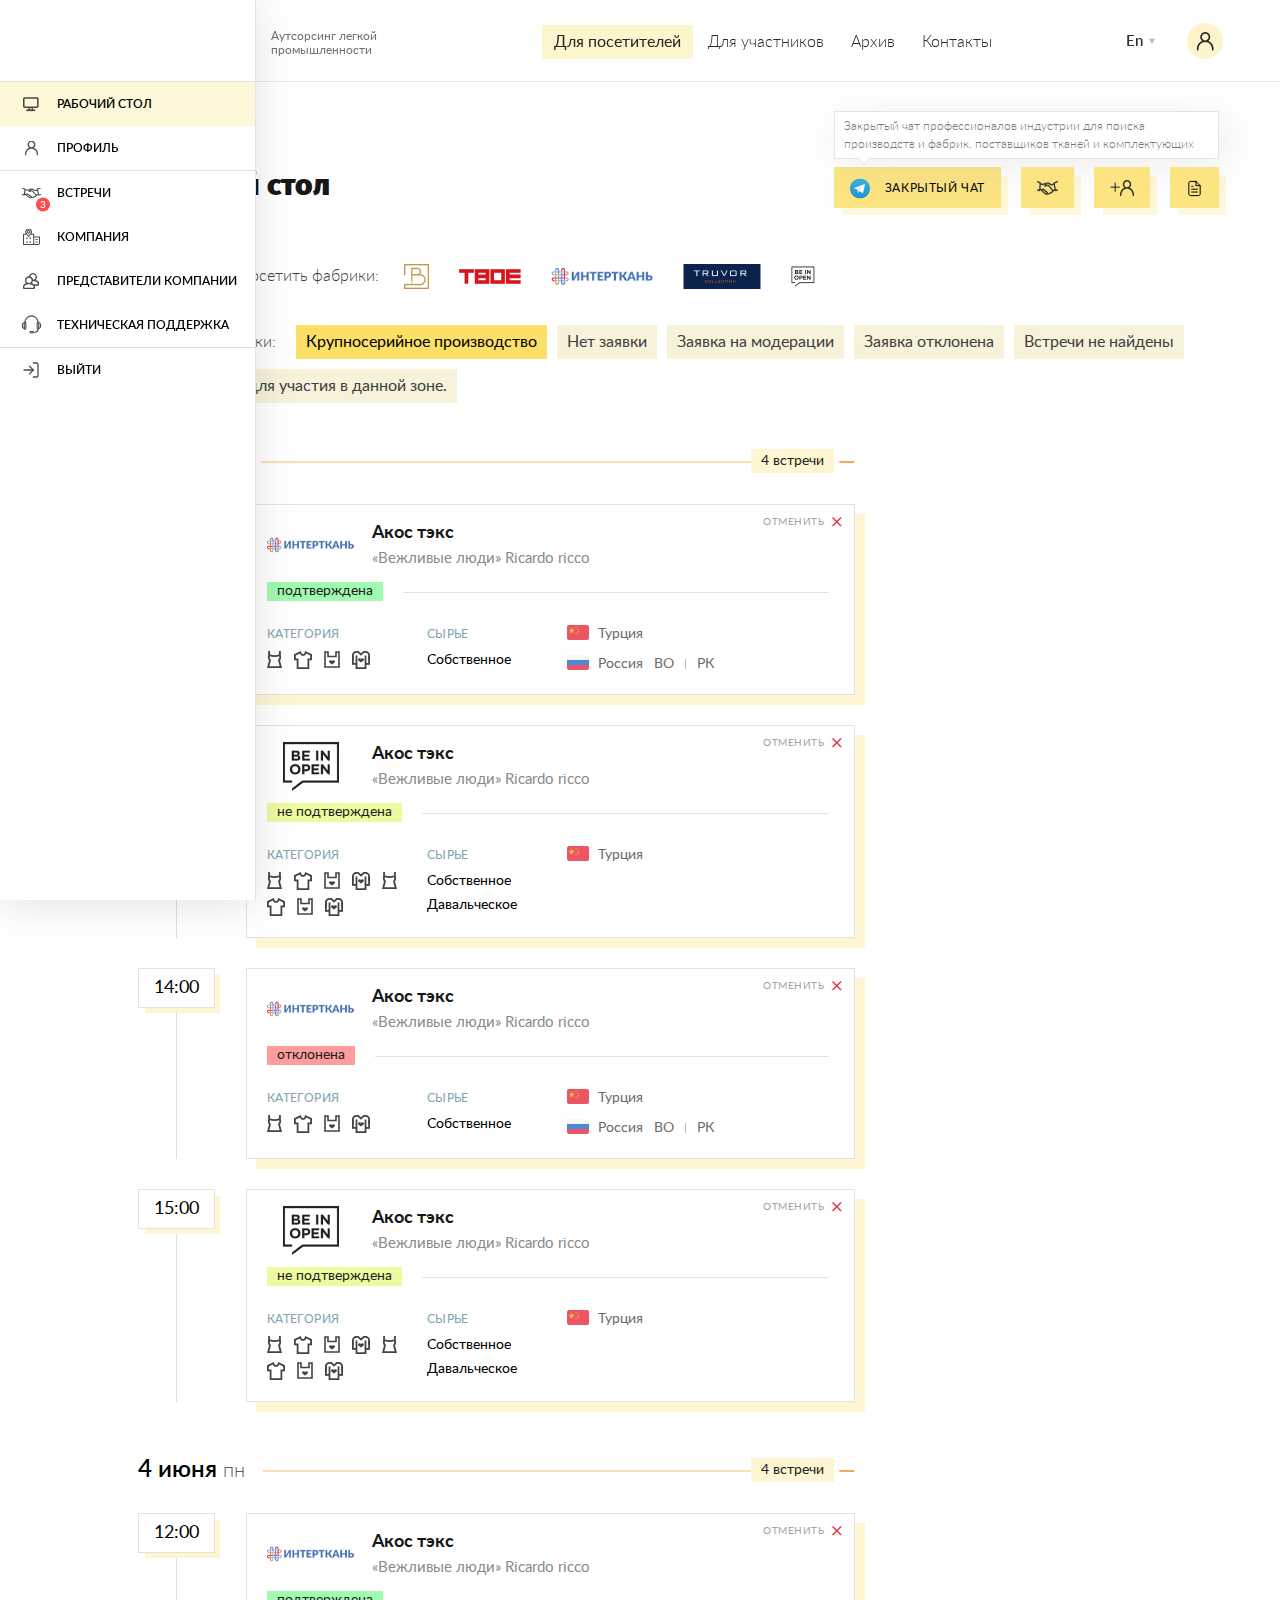
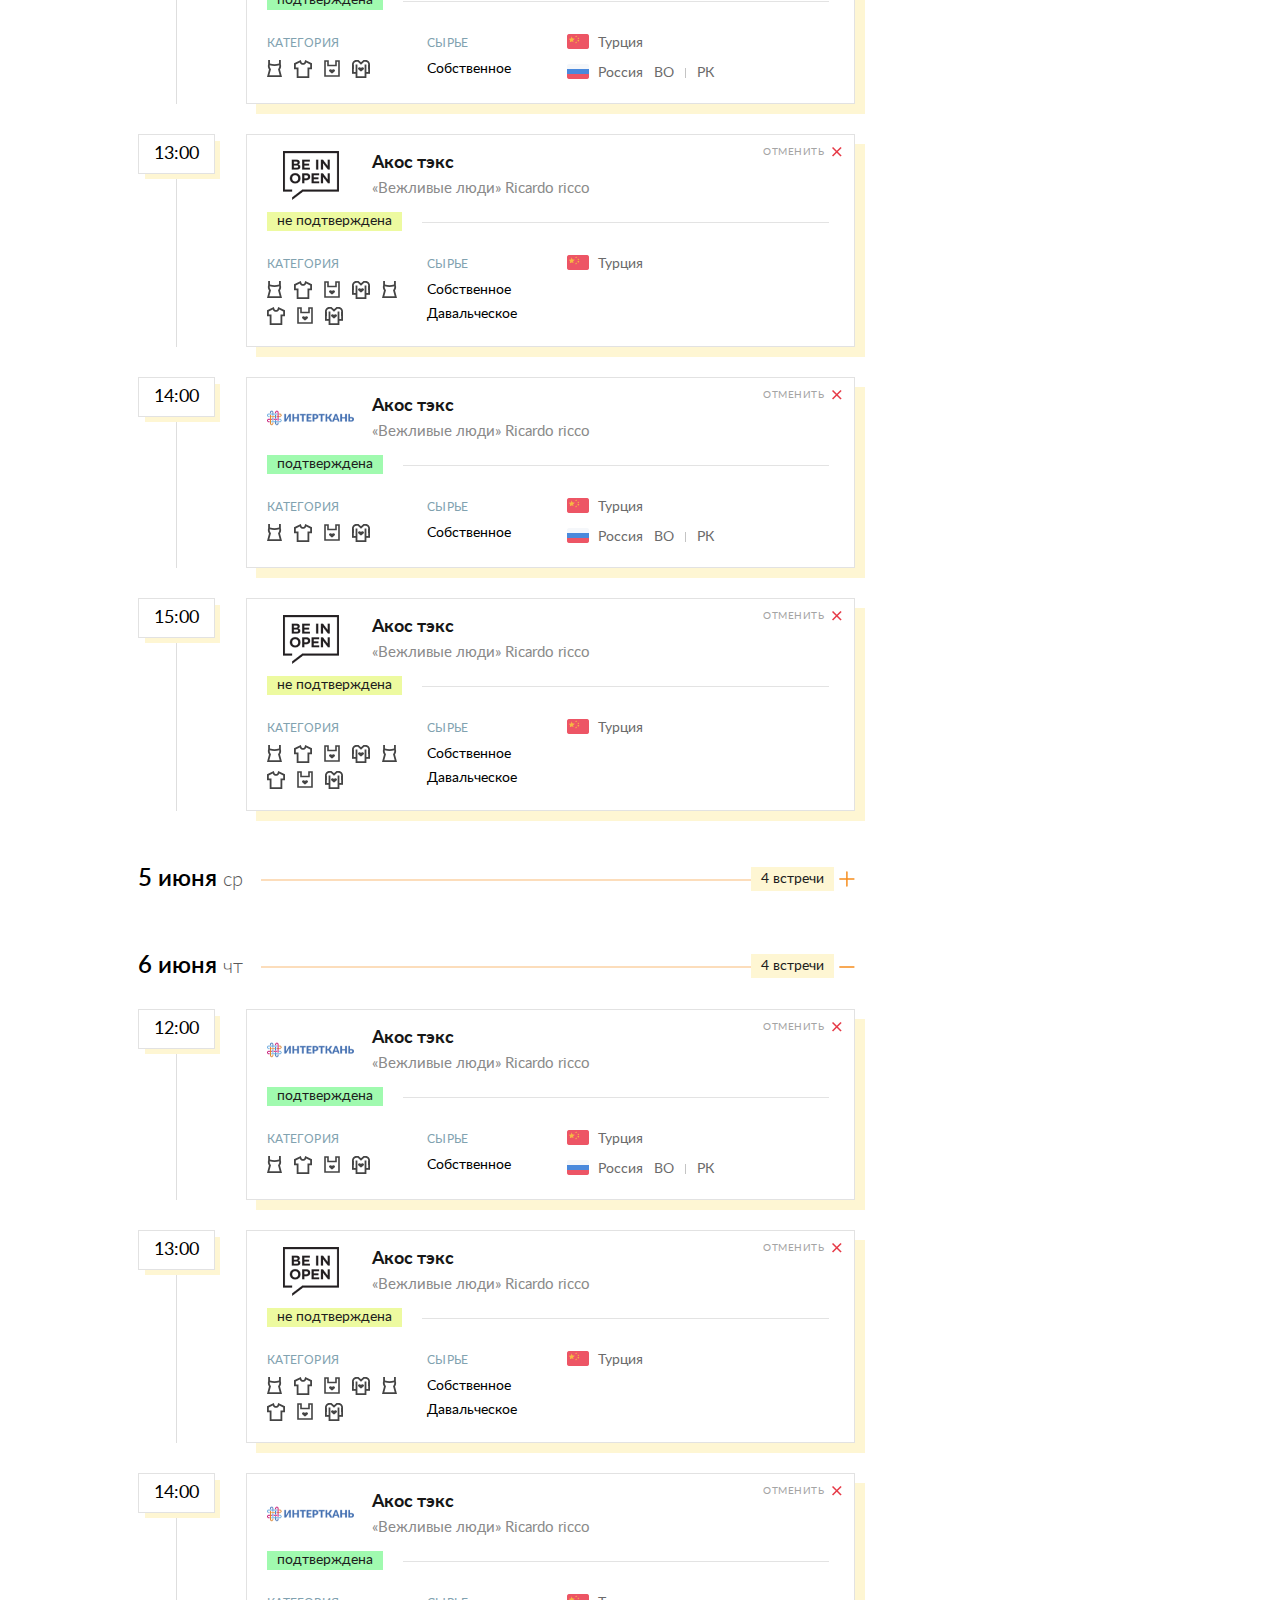
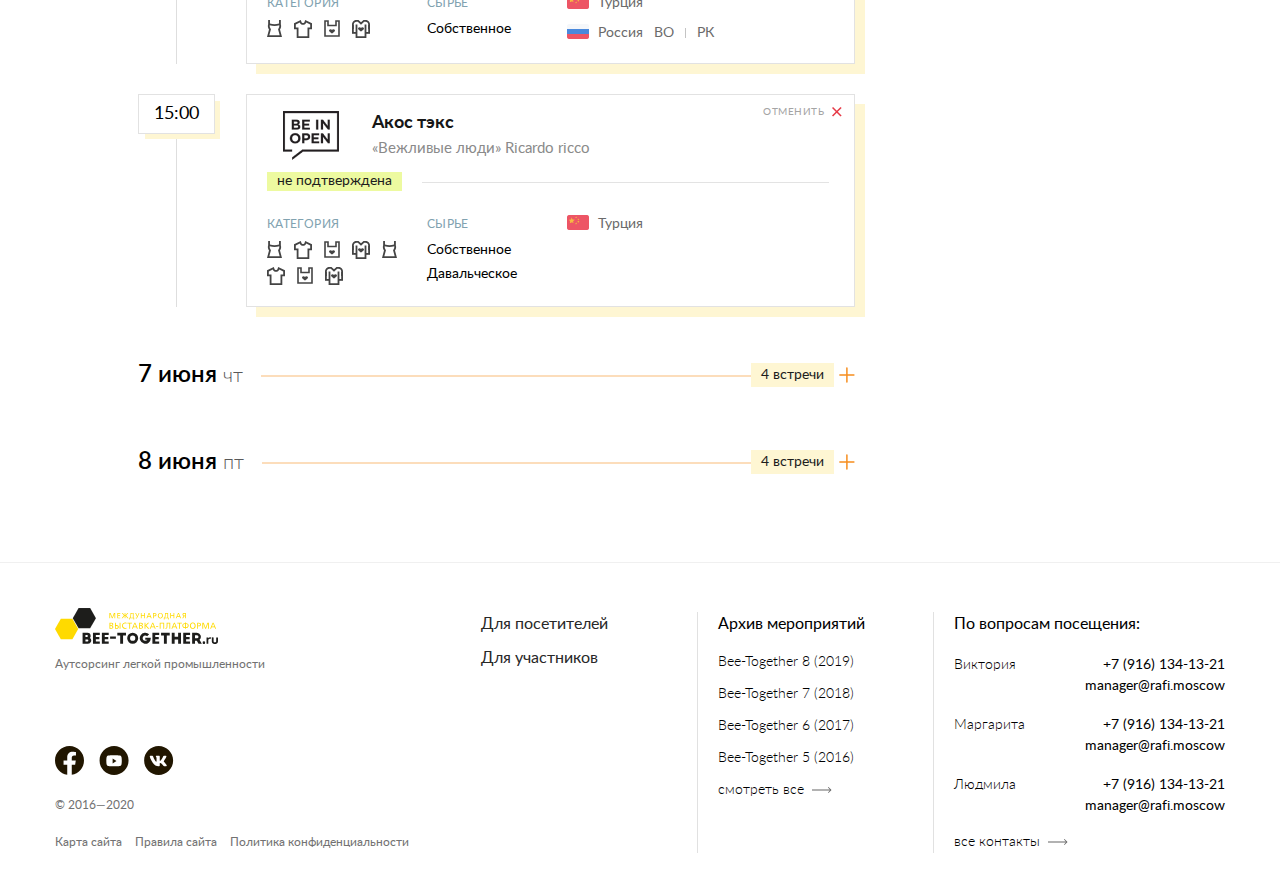
==== commit eaec51a0: "update" ====
--- a/bt-lkp-01-dashboard.html
+++ b/bt-lkp-01-dashboard.html
@@ -158,29 +158,32 @@
                     <div class="cabinet-container">
                         <div class="cabinet-container-inner">
 
-                            <div class="dashboard-header">
+                            <div class="cabinet-telegram-mobile">
+                                <a href="#" class="btn btn-mini"><img src="images/main-link-telegram.svg" alt="" />Закрытый чат</a>
+                                <div class="cabinet-telegram-mobile-hint">Закрытый чат профессионалов индустрии для&nbsp;поиска производств и&nbsp;фабрик, поставщиков тканей и&nbsp;комплектующих</div>
+                            </div>
+
+                            <div class="dashboard-header dashboard-header-2">
                                 <h1>Рабочий стол</h1>
 
-                                <div class="main-links">
-                                    <div class="main-links-item"><a href="#" class="btn btn-mini"><img src="images/main-link-1.svg" alt="" />Добавить встречу</a></div>
-                                    <div class="main-links-item main-links-item-dashboard-add"><a href="#" class="btn btn-mini"><img src="images/main-link-2.svg" alt="" />Добавить Представителя компании</a></div>
+                                <div class="main-links main-links-2">
+                                    <div class="main-links-item main-links-item-telegram">
+                                        <a href="#" class="btn btn-mini"><img src="images/main-link-telegram.svg" alt="" />Закрытый чат</a>
+                                        <div class="main-links-item-telegram-hint">Закрытый чат профессионалов индустрии для&nbsp;поиска производств и&nbsp;фабрик, поставщиков тканей и&nbsp;комплектующих</div>
+                                    </div>
+                                    <div class="main-links-item"><a href="#" class="btn btn-mini"><img src="images/main-link-1.svg" alt="" /></a></div>
+                                    <div class="main-links-item main-links-item-dashboard-add"><a href="#" class="btn btn-mini"><img src="images/main-link-2.svg" alt="" /></a></div>
+                                    <div class="main-links-item"><a href="#" class="btn btn-mini"><img src="images/main-link-3.svg" alt="" /></a></div>
                                 </div>
                             </div>
 
                             <div class="catalogue-recommend">
                                 <div class="catalogue-recommend-title">Рекомендуем посетить фабрики:</div>
-                                <a href="#" class="catalogue-recommend-item">Большевичка</a>
-                                <a href="#" class="catalogue-recommend-item">Твоё</a>
-                                <a href="#" class="catalogue-recommend-item">Моё</a>
-                                <a href="#" class="catalogue-recommend-item">Vstala</a>
-                                <a href="#" class="catalogue-recommend-item">Твоё</a>
-                                <a href="#" class="catalogue-recommend-item">Большевичка</a>
-                                <a href="#" class="catalogue-recommend-item">Твоё</a>
-                                <a href="#" class="catalogue-recommend-item">Моё</a>
-                                <a href="#" class="catalogue-recommend-item">Моё</a>
-                                <a href="#" class="catalogue-recommend-item">Vstala</a>
-                                <a href="#" class="catalogue-recommend-item">Твоё</a>
-                                <a href="#" class="catalogue-recommend-item">Большевичка</a>
+                                <a href="#" class="catalogue-recommend-item"><img src="files/recommend-1.png" alt="" /></a>
+                                <a href="#" class="catalogue-recommend-item"><img src="files/recommend-2.png" alt="" /></a>
+                                <a href="#" class="catalogue-recommend-item"><img src="files/recommend-3.png" alt="" /></a>
+                                <a href="#" class="catalogue-recommend-item"><img src="files/recommend-4.png" alt="" /></a>
+                                <a href="#" class="catalogue-recommend-item"><img src="files/recommend-5.png" alt="" /></a>
                             </div>
 
                             <!-- event cards -->
--- a/css/cabinet.css
+++ b/css/cabinet.css
@@ -559,7 +559,7 @@
     .dashboard-header .main-links {float:none; margin:25px 0 0 0}
 }
 
-.cabinet-container .event-cards {margin:50px 0 0 0}
+.cabinet-container .event-cards {margin:20px 0 0 0}
 
 .dashboard-zone-item {position:relative; margin:30px 0 0 0; padding:0 0 0 108px}
 .dashboard-zone-item:first-child {margin:0}
@@ -798,15 +798,17 @@
     .meets-content.open .meets-content-header-count::after {background:url(../images/meets-content-header-mobile-open.svg) no-repeat center}
 }
 
-.catalogue-recommend {margin:50px 0 40px -10px; font-size:0; line-height:0; letter-spacing:-1px; padding:0 0 40px 0; border-bottom:1px solid #dadada}
-.catalogue-recommend-title {display:inline-block; vertical-align:top; height:34px; font-size:16px; line-height:34px; letter-spacing:0; color:#403f3f; margin:10px 4px 0 10px}
-.catalogue-recommend-item {display:inline-block; vertical-align:top; height:34px; font-size:16px; line-height:32px; letter-spacing:0; margin:10px 0 0 10px; color:#000; font-weight:normal; background:#f7f2da; border:1px solid #f7f2da; padding:0 15px; text-decoration:none}
-.catalogue-recommend-item:hover {color:#000; background:#fcdf66; border-color:#fcdf66}
-
-@media screen and (max-width:1169px) {
-    .catalogue-recommend {margin:50px 0 50px -10px; padding:0 20px 0 0; border-bottom:none}
-    .catalogue-recommend-title {display:block; font-size:20px; line-height:30px; height:auto; margin:0 0 0 10px}
-    .catalogue-recommend-item {font-size:20px; padding:0 12px; text-transform:uppercase}
+.catalogue-recommend {margin:40px 0 20px 0; font-size:0; line-height:0; letter-spacing:-1px}
+.catalogue-recommend-title {display:inline-block; vertical-align:top; height:35px; font-size:16px; line-height:35px; letter-spacing:0; color:#403f3f; margin:0 10px 0 0}
+.catalogue-recommend-item {display:inline-block; vertical-align:top; height:35px; transition:transform 0.2s}
+.catalogue-recommend-item:hover {transform:translateY(-5px)}
+.catalogue-recommend-item img {display:block; height:35px}
+
+@media screen and (max-width:1169px) {
+    .catalogue-recommend {margin:47px 0 90px 0}
+    .catalogue-recommend-title {display:block; font-size:20px; line-height:30px; height:auto; margin:0}
+    .catalogue-recommend-item {margin:0; height:45px}
+    .catalogue-recommend-item img {height:45px}
 }
 
 .meet-add-steps {margin:28px 0 0 0; font-size:0; line-height:0; letter-spacing:-1px; white-space:nowrap}
@@ -1420,4 +1422,30 @@
     .manager-table-support .manager-table-cell-action::before {content:""; display:block; position:absolute; left:20px; top:0; right:20px; height:1px; background:#fce480}
     .manager-table-support .manager-table-cell-action a {width:53px; height:53px; line-height:53px; margin:0 5px}
     .manager-table-support .manager-table-cell-action a img {height:22px}
+}
+
+.dashboard-header-2 {margin-top:82px}
+.main-links-2 {position:relative}
+.main-links-2 .main-links-item .btn {padding:0 15px}
+.main-links-2 .main-links-item .btn img {margin-right:0}
+.main-links-2 .main-links-item-telegram .btn img {margin-right:15px}
+.main-links-item-telegram-hint {position:absolute; left:0; bottom:100%; right:0; margin-bottom:8px; background:#FFFFFF; border:1px solid #E6E6E6; box-shadow:6px 6px 40px rgba(185, 185, 185, 0.25); padding:5px 9px; font-size:12px; line-height:18px; letter-spacing:0; color:#787878}
+.main-links-item-telegram-hint::before {content:""; display:block; position:absolute; left:25px; bottom:-5px; width:8px; height:8px; background:#FFFFFF; border-left:1px solid #E6E6E6; border-bottom:1px solid #e6e6e6; transform:rotate(-45deg)}
+
+@media screen and (max-width:1169px) {
+    .dashboard-header-2 {margin-top:40px}
+    .dashboard-header-2 h1 {float:left}
+    .dashboard-header-2 .main-links {float:right; margin:0}
+    .main-links-2 .main-links-item-telegram+.main-links-item {margin:0}
+    .main-links-item-telegram {display:none}
+}
+
+.cabinet-telegram-mobile {display:none}
+
+@media screen and (max-width:1169px) {
+    .cabinet-telegram-mobile {display:block; margin:40px 0 0 0}
+    .cabinet-telegram-mobile .btn {text-transform:none}
+    .cabinet-telegram-mobile .btn img {display:inline-block; vertical-align:middle; width:30px; height:30px; margin:-2px 15px 0 0}
+    .cabinet-telegram-mobile-hint {position:relative; margin:13px 0 0 0; text-align:center; background:#FFFFFF; border:1px solid #E6E6E6; box-shadow:6px 6px 40px rgba(185, 185, 185, 0.25); padding:10px 20px; font-size:14px; line-height:21px; letter-spacing:0; color:#787878}
+    .cabinet-telegram-mobile-hint::before {content:""; display:block; position:absolute; left:50%; margin-left:-4px; top:-5px; width:8px; height:8px; background:#FFFFFF; border-left:1px solid #E6E6E6; border-top:1px solid #e6e6e6; transform:rotate(45deg)}
 }